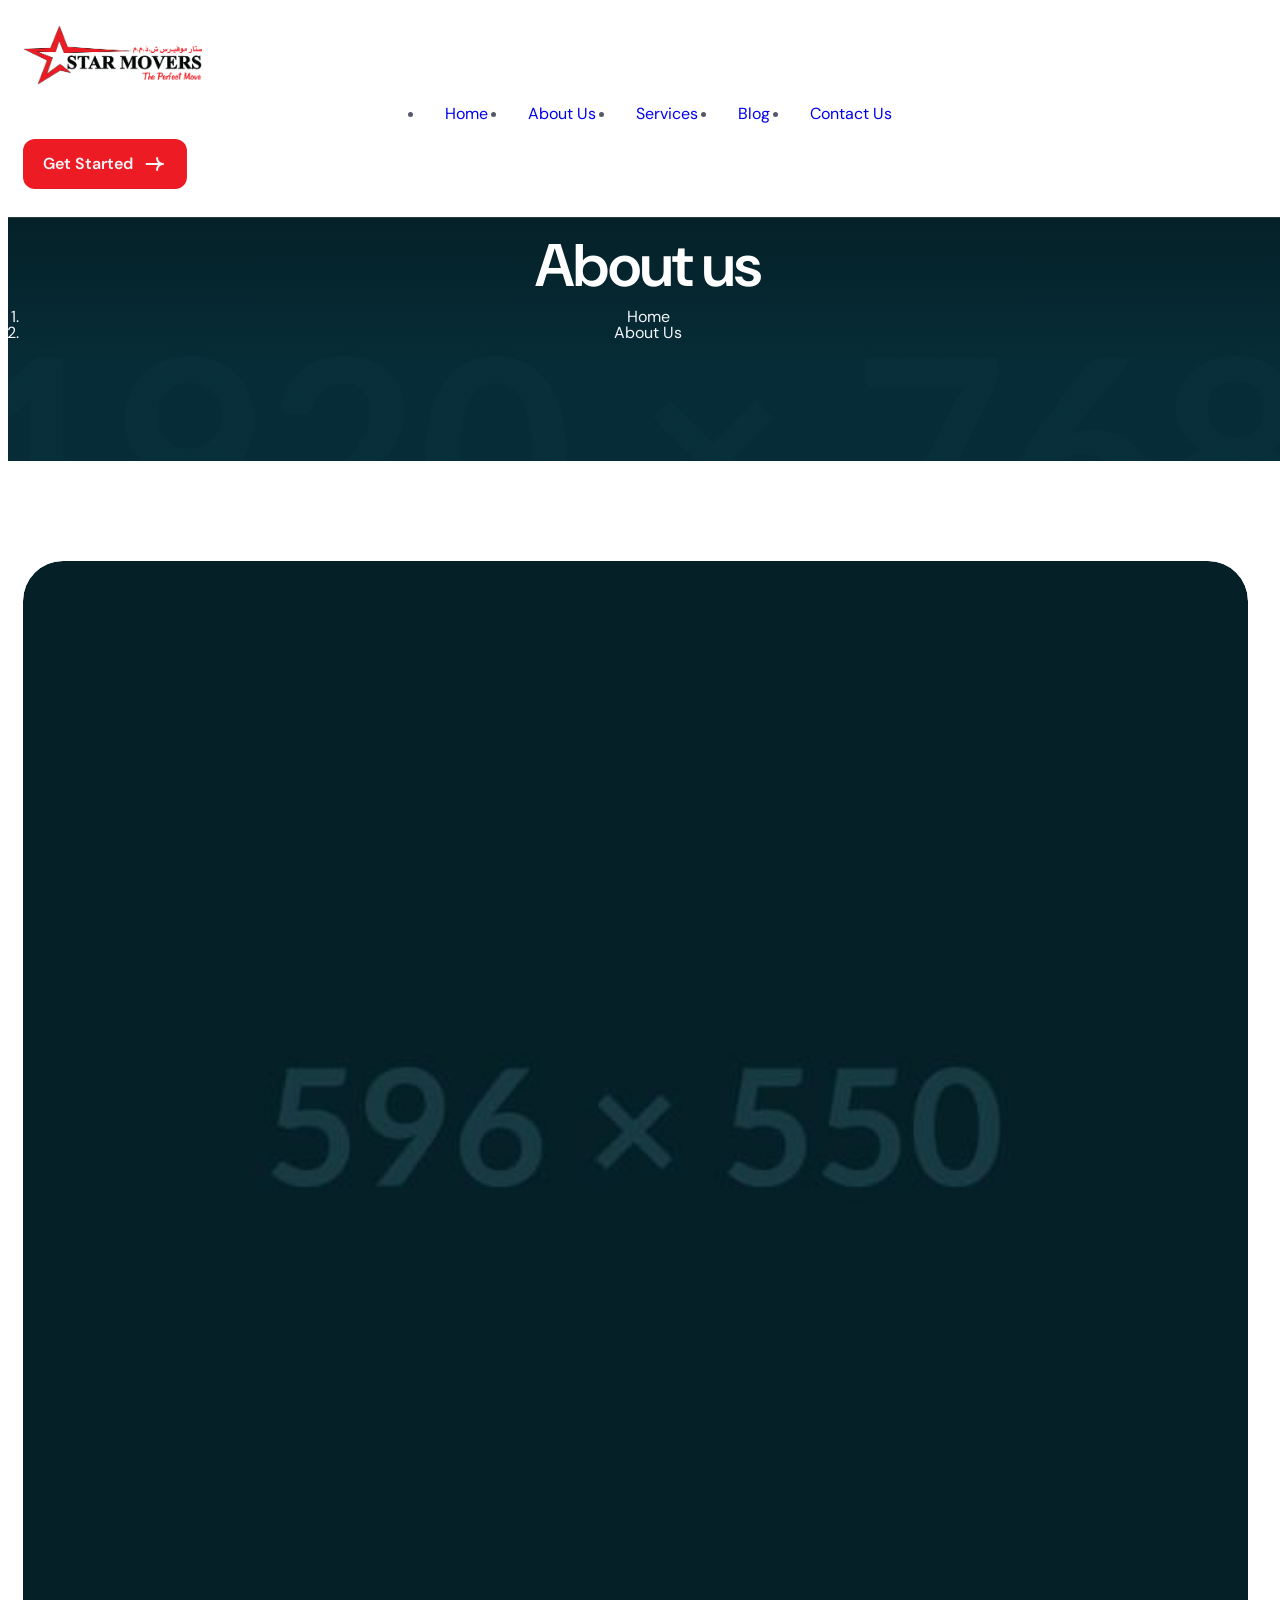
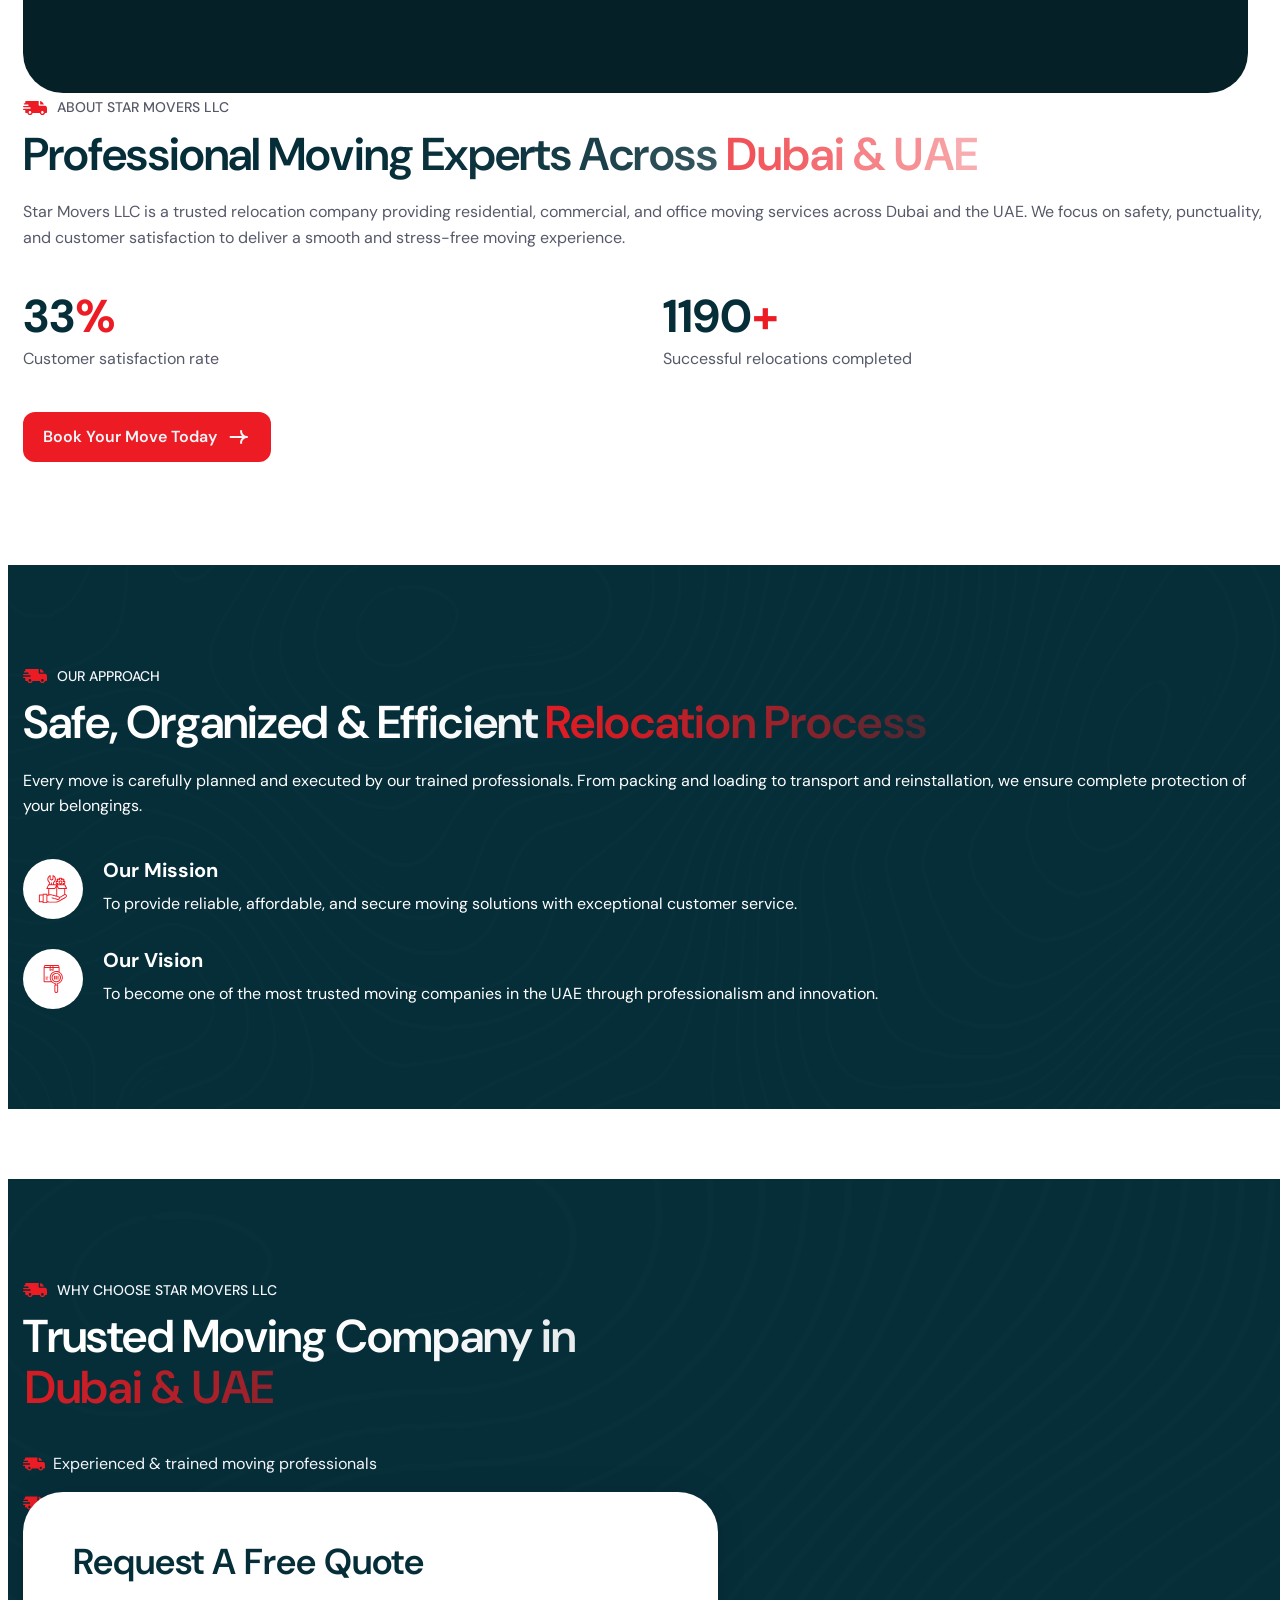
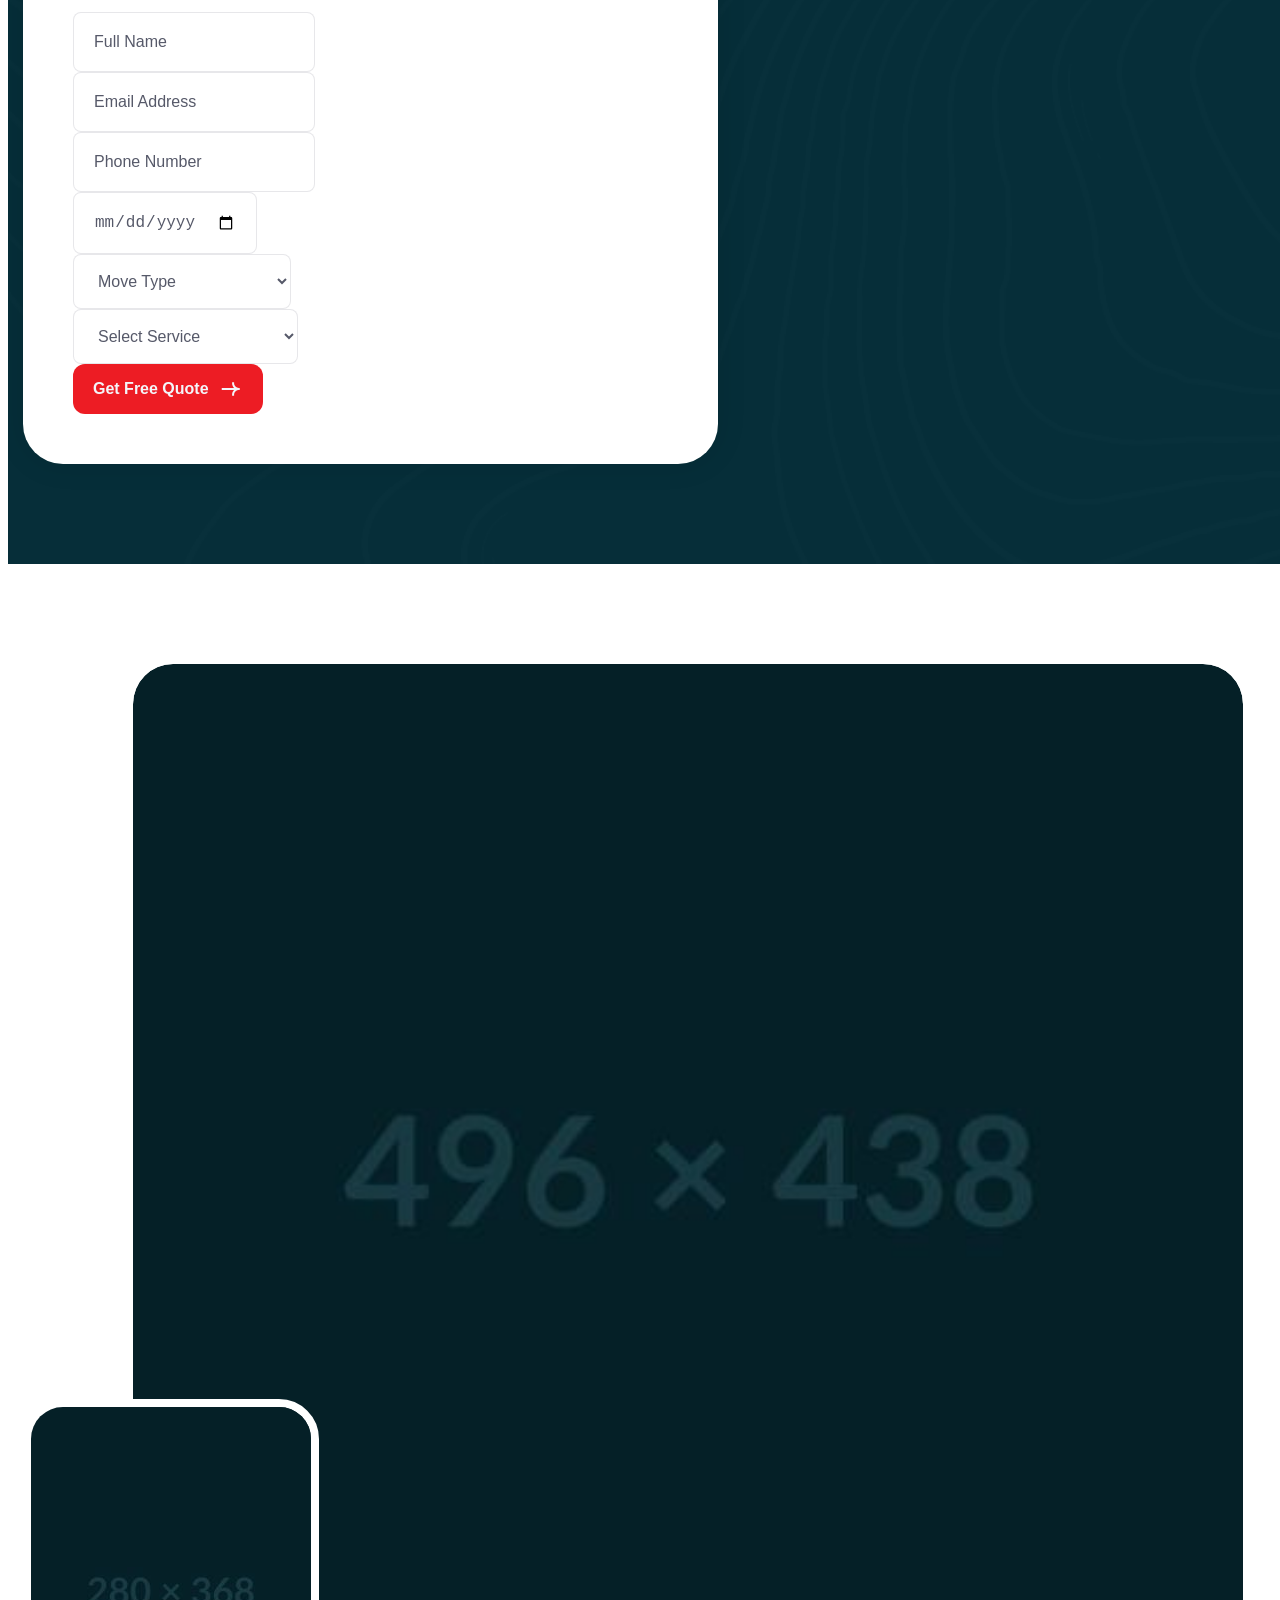
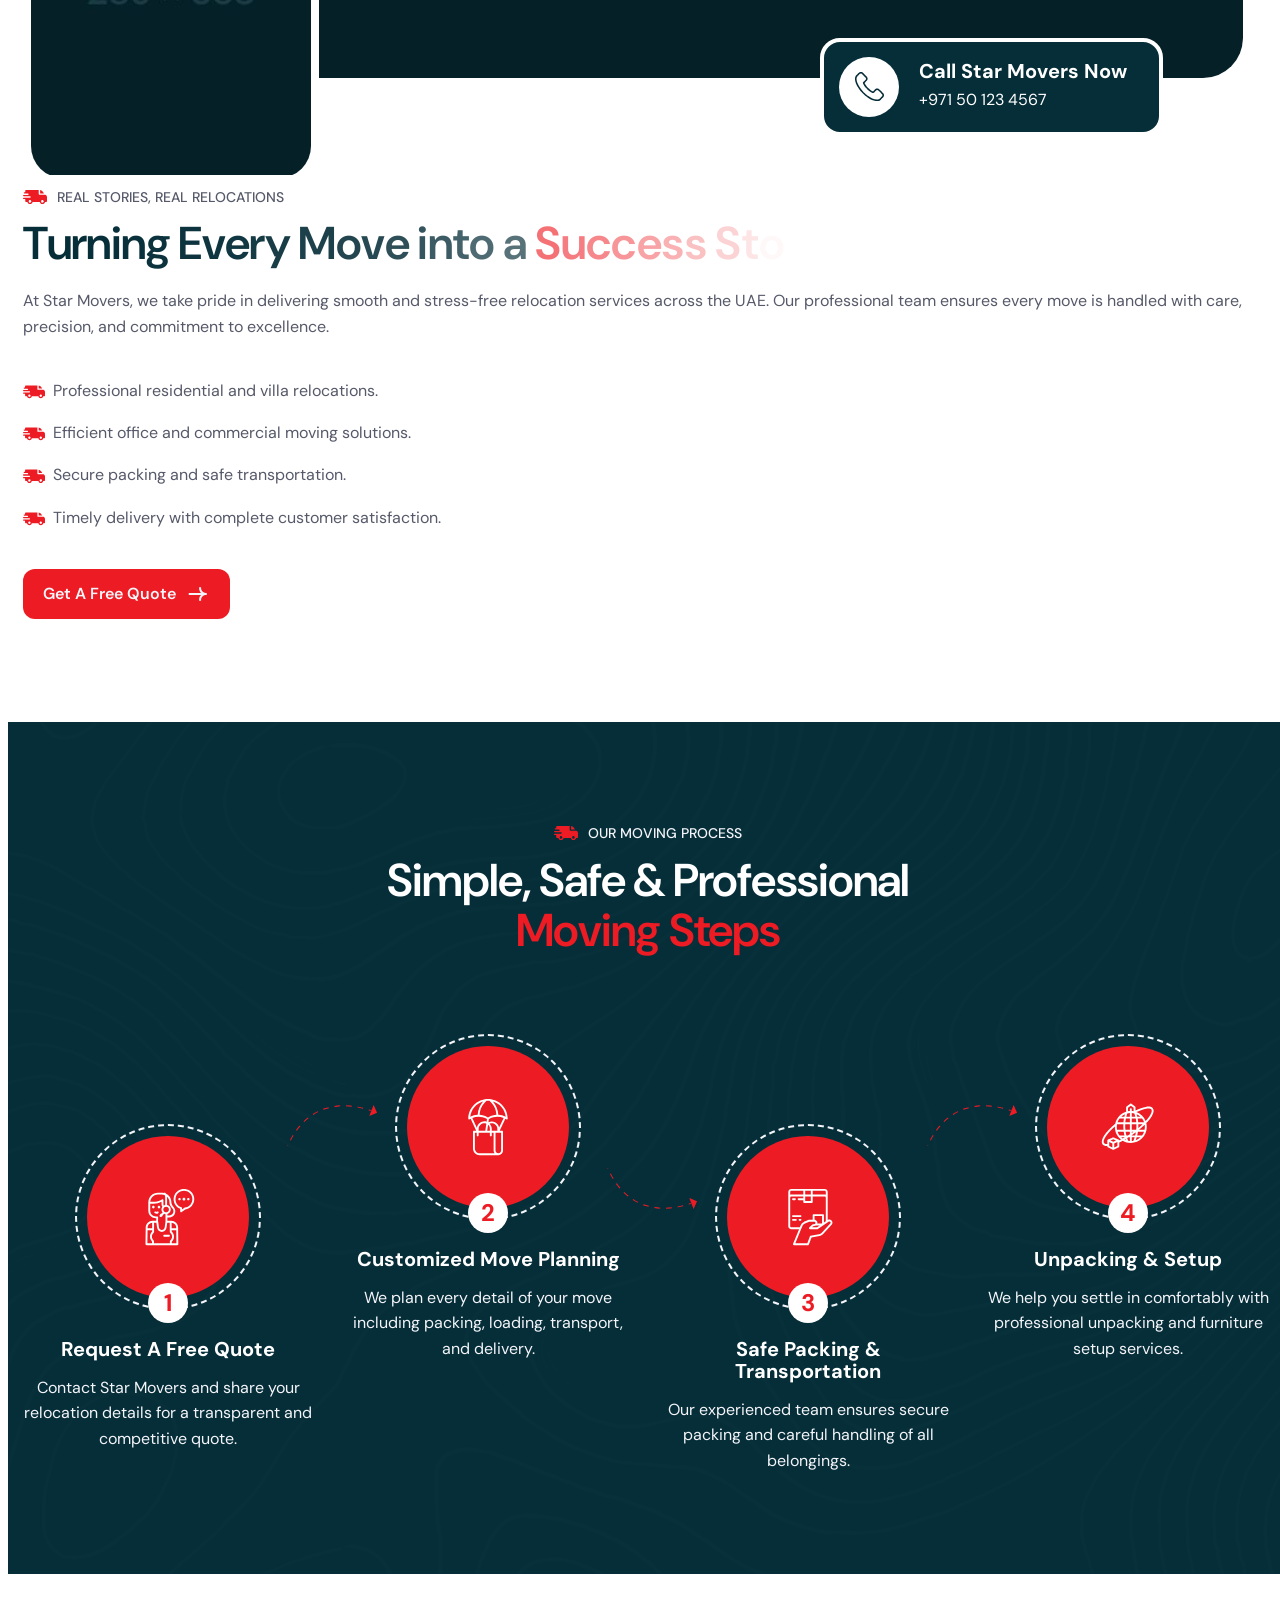
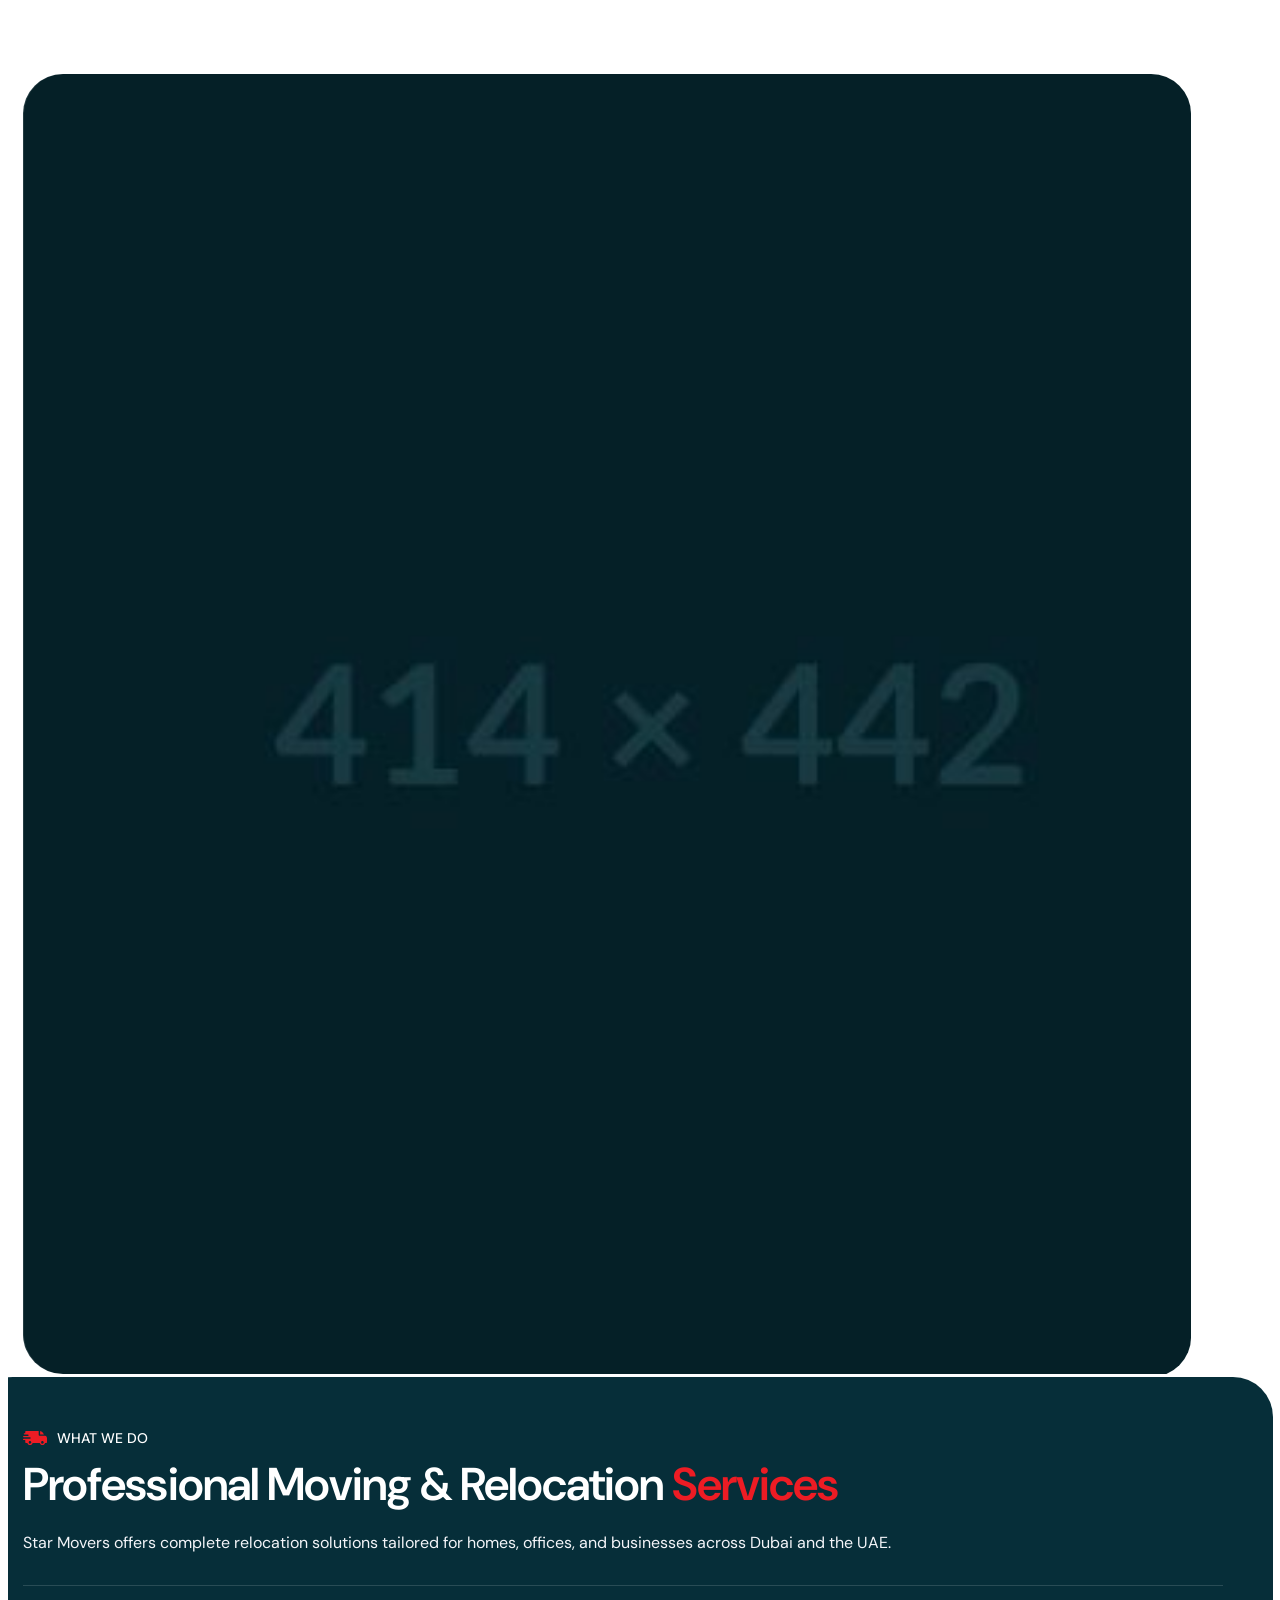
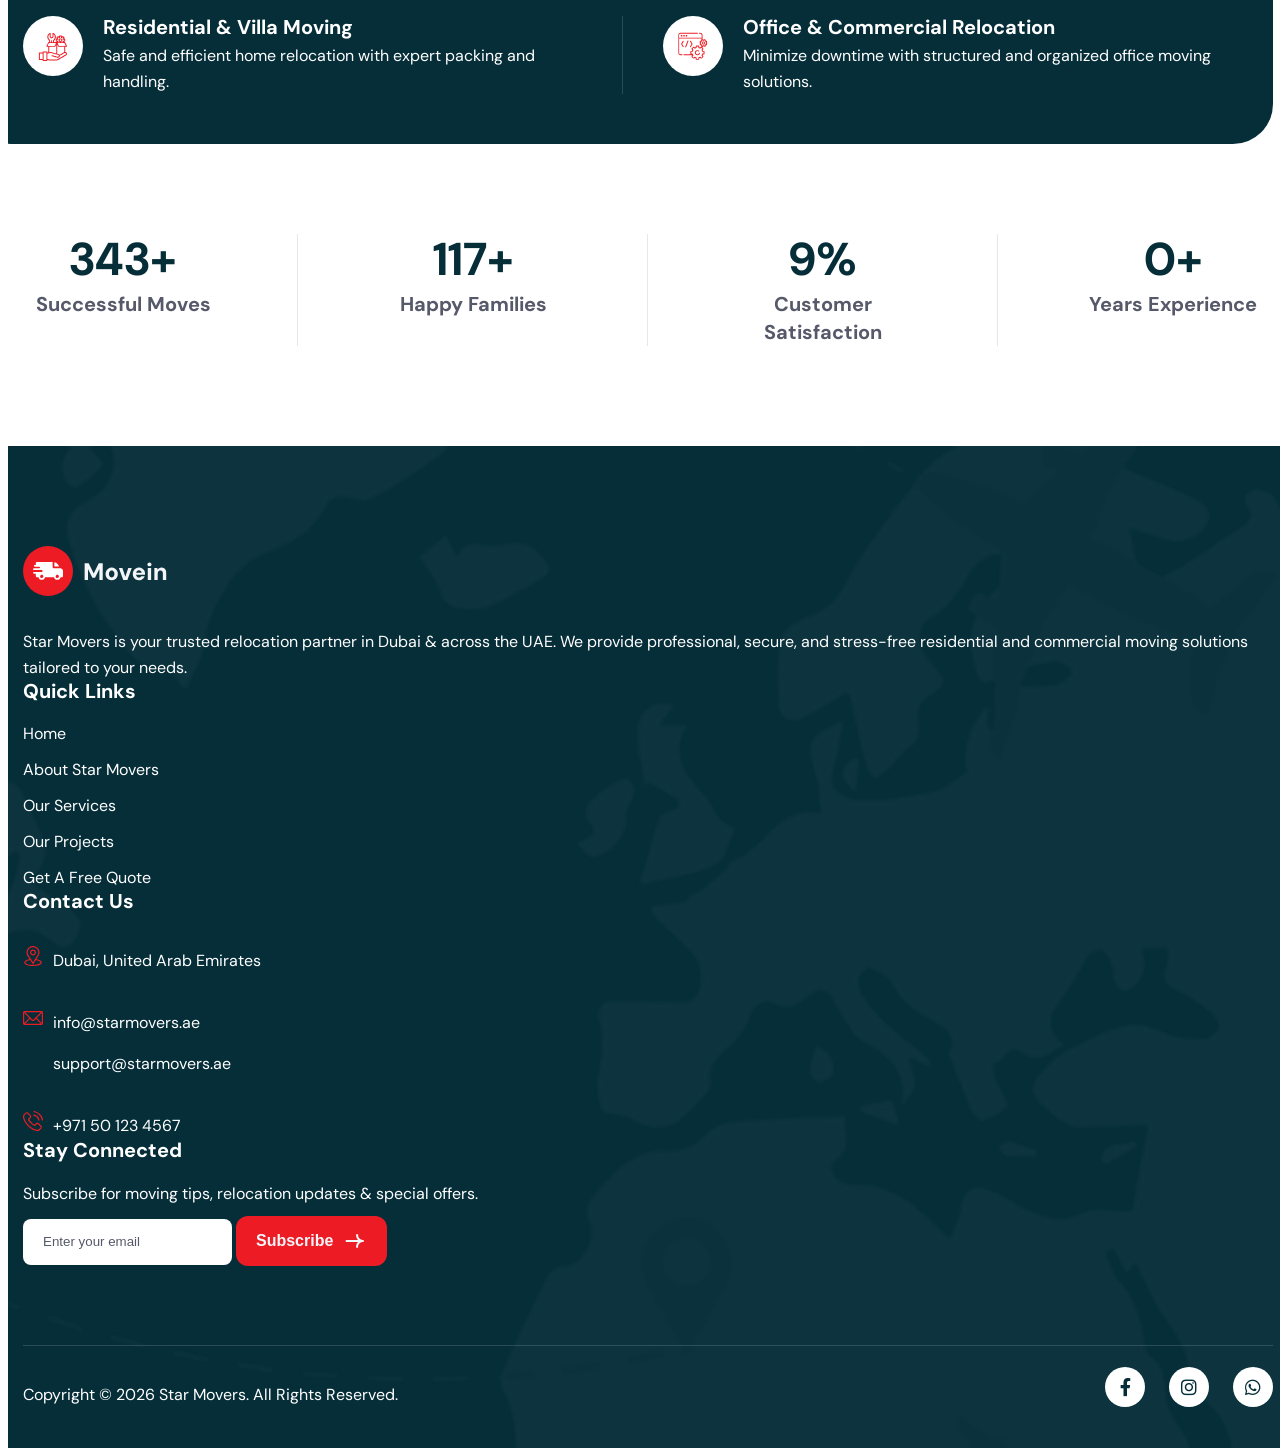
==== about.html @ b949f3d2 "Initial commit" ====
<!DOCTYPE html>
<html lang="zxx">
<head>
	<!-- Meta -->
	<meta charset="utf-8">
	<meta http-equiv="X-UA-Compatible" content="IE=edge">
	<meta name="viewport" content="width=device-width, initial-scale=1.0, maximum-scale=1">
	<meta name="description" content="">
	<meta name="keywords" content="">
	<meta name="author" content="Awaiken">
	<!-- Page Title -->
    <title>Star Movers</title>
	<!-- Favicon Icon -->
	<link rel="shortcut icon" type="image/x-icon" href="images/favicon.png">
	<!-- Google Fonts Css-->
	<link rel="preconnect" href="https://fonts.googleapis.com">
    <link rel="preconnect" href="https://fonts.gstatic.com" crossorigin>
    <link href="https://fonts.googleapis.com/css2?family=DM+Sans:ital,opsz,wght@0,9..40,100..1000;1,9..40,100..1000&display=swap" rel="stylesheet">
	<!-- Bootstrap Css -->
	<link href="css/bootstrap.min.css" rel="stylesheet" media="screen">
	<!-- SlickNav Css -->
	<link href="css/slicknav.min.css" rel="stylesheet">
	<!-- Swiper Css -->
	<link rel="stylesheet" href="css/swiper-bundle.min.css">
	<!-- Font Awesome Icon Css-->
	<link href="css/all.min.css" rel="stylesheet" media="screen">
	<!-- Animated Css -->
	<link href="css/animate.css" rel="stylesheet">
    <!-- Magnific Popup Core Css File -->
	<link rel="stylesheet" href="css/magnific-popup.css">
	<!-- Mouse Cursor Css File -->
	<link rel="stylesheet" href="css/mousecursor.css">
	<!-- Main Custom Css -->
	<link href="css/custom.css" rel="stylesheet" media="screen">
</head>
<body>

    <!-- Preloader Start -->
	<div class="preloader">
		<div class="loading-container">
			<div class="loading"></div>
			<!-- <div id="loading-icon"><img src="images/loader.svg" alt=""></div> -->
		</div>
	</div>
	<!-- Preloader End -->

    <!-- Header Start -->
	<header class="main-header">
		<div class="header-sticky">
			<nav class="navbar navbar-expand-lg">
				<div class="container">
					<!-- Logo Start -->
					<a class="navbar-brand" href="./">
						<img style="height:60px" src="images/logo.png" alt="Logo">
					</a>
					<!-- Logo End -->

					<!-- Main Menu Start -->
					<div class="collapse navbar-collapse main-menu">
                        <div class="nav-menu-wrapper">
                            <ul class="navbar-nav mr-auto" id="menu">
                                                              
                                <li class="nav-item"><a class="nav-link" href="index.html">Home</a>
                                <li class="nav-item"><a class="nav-link" href="about.html">About Us</a>
                                <li class="nav-item"><a class="nav-link" href="services.html">Services</a></li>
                                <li class="nav-item"><a class="nav-link" href="blog.html">Blog</a></li>
                                <li class="nav-item"><a class="nav-link" href="contact.html">Contact Us</a></li>                         
                            </ul>
                        </div>
                        
                        <!-- Header Btn Start -->
                        <div class="header-btn">
                            <a href="contact.html" class="btn-default btn-highlighted">get started</a>
                        </div>
                        <!-- Header Btn End -->
					</div>
					<!-- Main Menu End -->
					<div class="navbar-toggle"></div>
				</div>
			</nav>
			<div class="responsive-menu"></div>
		</div>
	</header>
	<!-- Header End -->
    <!-- Page Header Start -->
	<div class="page-header parallaxie">
		<div class="container">
			<div class="row align-items-center">
				<div class="col-lg-12">
					<!-- Page Header Box Start -->
					<div class="page-header-box">
						<h1 class="text-anime-style-2" data-cursor="-opaque">About us</h1>
						<nav class="wow fadeInUp">
                            <ol class="breadcrumb">
								<li class="breadcrumb-item"><a href="./">home</a></li>
								<li class="breadcrumb-item active" aria-current="page">about us</li>
							</ol>
						</nav>
					</div>
					<!-- Page Header Box End -->
				</div>
			</div>
		</div>
	</div>
	<!-- Page Header End -->

<!-- ================= ABOUT US SECTION START ================= -->
<div class="about-us page-about-us">
    <div class="container">
        <div class="row align-items-center">

            <div class="col-lg-6 order-lg-1 order-2">
                <div class="about-us-image">
                    <figure class="image-anime reveal">
                        <img src="images/about-image.jpg" alt="Star Movers LLC Dubai">
                    </figure>
                </div>
            </div>

            <div class="col-lg-6 order-lg-2 order-1">
                <div class="about-us-content">
                    <div class="section-title">
                        <h3 class="wow fadeInUp">About Star Movers LLC</h3>
                        <h2 class="text-anime-style-2" data-cursor="-opaque">
                            Professional Moving Experts Across <span>Dubai & UAE</span>
                        </h2>
                        <p class="wow fadeInUp" data-wow-delay="0.2s">
                            Star Movers LLC is a trusted relocation company providing 
                            residential, commercial, and office moving services across Dubai 
                            and the UAE. We focus on safety, punctuality, and customer 
                            satisfaction to deliver a smooth and stress-free moving experience.
                        </p>
                    </div>

                    <div class="about-counter-box">
                        <div class="about-counter-item">
                           <h2><span class="counter">98</span>%</h2>
                           <p>Customer satisfaction rate</p>
                        </div>

                        <div class="about-counter-item">
                            <h2><span class="counter">3500</span>+</h2>
                            <p>Successful relocations completed</p>
                        </div>
                    </div>

                    <div class="about-us-btn wow fadeInUp" data-wow-delay="0.4s">
                        <a href="contact.html" class="btn-default">Book Your Move Today</a>
                    </div>
                </div>
            </div>

        </div>
    </div>
</div>
<!-- ================= ABOUT US SECTION END ================= -->


<!-- ================= OUR APPROACH START ================= -->
<div class="our-approach dark-section">
    <div class="container">
        <div class="row align-items-center">

            <div class="col-lg-6">
                <div class="our-approch-content">
                    <div class="section-title">
                        <h3 class="wow fadeInUp">Our Approach</h3>
                        <h2 class="text-anime-style-2" data-cursor="-opaque">
                            Safe, Organized & Efficient <span>Relocation Process</span>
                        </h2>
                        <p class="wow fadeInUp" data-wow-delay="0.2s">
                            Every move is carefully planned and executed by our trained 
                            professionals. From packing and loading to transport and 
                            reinstallation, we ensure complete protection of your belongings.
                        </p>
                    </div>

                    <div class="mission-vision-list">

                        <div class="mission-vision-item wow fadeInUp" data-wow-delay="0.4s">
                            <div class="icon-box">
                                <img src="images/icon-our-mission.svg" alt="">
                            </div>
                            <div class="mission-vision-content">
                                <h3>Our Mission</h3>
                                <p>
                                    To provide reliable, affordable, and secure moving 
                                    solutions with exceptional customer service.
                                </p>
                            </div>
                        </div>

                        <div class="mission-vision-item wow fadeInUp" data-wow-delay="0.6s">
                            <div class="icon-box">
                                <img src="images/icon-our-vision.svg" alt="">
                            </div>
                            <div class="mission-vision-content">
                                <h3>Our Vision</h3>
                                <p>
                                    To become one of the most trusted moving companies 
                                    in the UAE through professionalism and innovation.
                                </p>
                            </div>
                        </div>

                    </div>
                </div>
            </div>

        </div>
    </div>
</div>
<!-- ================= OUR APPROACH END ================= -->


<!-- ================= WHY CHOOSE US START ================= -->
<div class="why-choose-us dark-section">
    <div class="container">
        <div class="row">
            <div class="col-lg-12">
                <div class="why-choose-box">

                    <div class="why-choose-content">
                        <div class="section-title">
                            <h3 class="wow fadeInUp">Why Choose Star Movers LLC</h3>
                            <h2 class="text-anime-style-2" data-cursor="-opaque">
                                Trusted Moving Company in <span>Dubai & UAE</span>
                            </h2>
                        </div>

                        <div class="why-choose-body wow fadeInUp" data-wow-delay="0.2s">
                            <ul>
                                <li>Experienced & trained moving professionals</li>
                                <li>Affordable pricing with no hidden charges</li>
                                <li>Safe packing using high-quality materials</li>
                                <li>On-time delivery & reliable transportation</li>
                                <li>Residential, office & villa relocation experts</li>
                            </ul>
                        </div>
                    </div>

                    <!-- Request Quote Form -->
                    <div class="request-quote-form-box wow fadeInUp" data-wow-delay="0.4s">
                        <h3>Request a Free Quote</h3>

                        <div class="request-quote-form">
                            <form id="requestquoteForm" action="#" method="POST">
                                <div class="row">

                                    <div class="form-group col-md-6 mb-4">
                                        <input type="text" name="name" class="form-control" placeholder="Full Name" required>
                                    </div>

                                    <div class="form-group col-md-6 mb-4">
                                        <input type="email" name="email" class="form-control" placeholder="Email Address" required>
                                    </div>

                                    <div class="form-group col-md-6 mb-4">
                                        <input type="text" name="phone" class="form-control" placeholder="Phone Number" required>
                                    </div>

                                    <div class="form-group col-md-6 mb-4">
                                        <input type="date" name="date" class="form-control" required>
                                    </div>

                                    <div class="form-group col-md-6 mb-4">
                                        <select name="movetype" class="form-control form-select" required>
                                            <option value="" disabled selected>Move Type</option>
                                            <option value="local_move">Local Move</option>
                                            <option value="long_distance">Long Distance Move</option>
                                            <option value="international">International Move</option>
                                        </select>
                                    </div>

                                    <div class="form-group col-md-6 mb-4">
                                        <select name="services" class="form-control form-select" required>
                                            <option value="" disabled selected>Select Service</option>
                                            <option value="residential">Residential Moving</option>
                                            <option value="office">Office Relocation</option>
                                            <option value="villa">Villa Moving</option>
                                            <option value="packing">Packing & Unpacking</option>
                                            <option value="storage">Storage Services</option>
                                        </select>
                                    </div>

                                    <div class="form-group col-md-12">
                                        <button type="submit" class="btn-default">
                                            Get Free Quote
                                        </button>
                                    </div>

                                </div>
                            </form>
                        </div>
                    </div>
                    <!-- End Form -->

                </div>
            </div>
        </div>
    </div>
</div>
<!-- ================= WHY CHOOSE US END ================= -->


<!-- Our Success Story Section Start -->
<div class="our-success-story">
    <div class="container">
        <div class="row align-items-center">
            <div class="col-lg-6">
                <div class="success-story-images">
                    <div class="success-story-img-1">
                        <figure class="image-anime reveal">
                            <img src="images/success-story-image-1.jpg" alt="Star Movers Success">
                        </figure>
                    </div>
                    
                    <div class="success-story-img-2">
                        <figure class="image-anime">
                            <img src="images/success-story-image-2.jpg" alt="Happy Clients">
                        </figure>
                    </div>

                    <div class="contact-now-box">
                        <div class="icon-box">
                            <img src="images/icon-phone-primary.svg" alt="">
                        </div>
                        <div class="contact-now-box-content">
                            <h3>Call Star Movers Now</h3>
                            <p><a href="tel:+971501234567">+971 50 123 4567</a></p>
                        </div>
                    </div>
                </div>
            </div> 

            <div class="col-lg-6">
                <div class="success-story-content">
                    <div class="section-title">
                        <h3 class="wow fadeInUp">Real Stories, Real Relocations</h3>
                        <h2 class="text-anime-style-2">Turning Every Move into a <span>Success Story</span></h2>
                        <p class="wow fadeInUp">
                            At Star Movers, we take pride in delivering smooth and stress-free relocation services across the UAE. Our professional team ensures every move is handled with care, precision, and commitment to excellence.
                        </p>
                    </div>

                    <div class="success-story-body wow fadeInUp">
                        <ul>
                            <li>Professional residential and villa relocations.</li>
                            <li>Efficient office and commercial moving solutions.</li>
                            <li>Secure packing and safe transportation.</li>
                            <li>Timely delivery with complete customer satisfaction.</li>
                        </ul>
                    </div>

                    <div class="success-story-btn wow fadeInUp">
                        <a href="contact.html" class="btn-default">Get a Free Quote</a>
                    </div>
                </div>
            </div>
        </div>
    </div>
</div>
<!-- Our Success Story Section End -->


<!-- Our Work Process Section Start -->
<div class="our-work-process dark-section">
    <div class="container">
        <div class="row section-row">
            <div class="col-lg-12">
                <div class="section-title section-title-center">
                    <h3>Our Moving Process</h3>
                    <h2>Simple, Safe & Professional <span>Moving Steps</span></h2>
                </div>
            </div>
        </div>

        <div class="row">
            <div class="wrok-process-list">

                <div class="work-process-item">
                    <div class="icon-box">
                        <img src="images/icon-work-process-1.svg" alt="">
                        <div class="work-process-number"><h3>1</h3></div>
                    </div>
                    <div class="work-process-content">
                        <h3>Request a Free Quote</h3>
                        <p>Contact Star Movers and share your relocation details for a transparent and competitive quote.</p>
                    </div>
                </div>

                <div class="work-process-item">
                    <div class="icon-box">
                        <img src="images/icon-work-process-2.svg" alt="">
                        <div class="work-process-number"><h3>2</h3></div>
                    </div>
                    <div class="work-process-content">
                        <h3>Customized Move Planning</h3>
                        <p>We plan every detail of your move including packing, loading, transport, and delivery.</p>
                    </div>
                </div>

                <div class="work-process-item">
                    <div class="icon-box">
                        <img src="images/icon-work-process-3.svg" alt="">
                        <div class="work-process-number"><h3>3</h3></div>
                    </div>
                    <div class="work-process-content">
                        <h3>Safe Packing & Transportation</h3>
                        <p>Our experienced team ensures secure packing and careful handling of all belongings.</p>
                    </div>
                </div>

                <div class="work-process-item">
                    <div class="icon-box">
                        <img src="images/icon-work-process-4.svg" alt="">
                        <div class="work-process-number"><h3>4</h3></div>
                    </div>
                    <div class="work-process-content">
                        <h3>Unpacking & Setup</h3>
                        <p>We help you settle in comfortably with professional unpacking and furniture setup services.</p>
                    </div>
                </div>

            </div>
        </div>
    </div>
</div>
<!-- Our Work Process Section End -->


<!-- What We Do Section Start -->
<div class="what-we-do">
    <div class="container">
        <div class="row what-we-do-box no-gutters">
            <div class="col-lg-4">
                <div class="what-we-do-image">
                    <figure class="image-anime reveal">
                        <img src="images/what-we-do-image.jpg" alt="Star Movers Services">
                    </figure>
                </div>
            </div>

            <div class="col-lg-8">
                <div class="what-we-content">
                    <div class="section-title">
                        <h3>What We Do</h3>
                        <h2>Professional Moving & Relocation <span>Services</span></h2>
                        <p>
                            Star Movers offers complete relocation solutions tailored for homes, offices, and businesses across Dubai and the UAE.
                        </p>
                    </div>

                    <div class="what-we-body">
                        <div class="what-we-item">
                            <div class="icon-box">
                                <img src="images/icon-what-we-1.svg" alt="">
                            </div>
                            <div class="what-we-item-content">
                                <h3>Residential & Villa Moving</h3>
                                <p>Safe and efficient home relocation with expert packing and handling.</p>
                            </div>
                        </div>

                        <div class="what-we-item">
                            <div class="icon-box">
                                <img src="images/icon-what-we-2.svg" alt="">
                            </div>
                            <div class="what-we-item-content">
                                <h3>Office & Commercial Relocation</h3>
                                <p>Minimize downtime with structured and organized office moving solutions.</p>
                            </div>
                        </div>
                    </div>
                </div>
            </div>                
        </div>

        <div class="row">
            <div class="col-lg-12">
                <div class="what-we-counter-list">
                    <div class="what-we-counter-item">
                        <h2><span class="counter">3500</span>+</h2>
                        <p>Successful Moves</p>
                    </div>

                    <div class="what-we-counter-item">
                        <h2><span class="counter">1200</span>+</h2>
                        <p>Happy Families</p>
                    </div>

                    <div class="what-we-counter-item">
                        <h2><span class="counter">98</span>%</h2>
                        <p>Customer Satisfaction</p>
                    </div>

                    <div class="what-we-counter-item">
                        <h2><span class="counter">10</span>+</h2>
                        <p>Years Experience</p>
                    </div>
                </div>
            </div>
        </div>
    </div>
</div>
<!-- What We Do Section End -->




<!-- Footer Main Start -->
<footer class="main-footer">
    <div class="container">
        <div class="row">

            <!-- Company Info -->
            <div class="col-lg-3 col-md-12">
                <div class="about-footer">
                    <div class="footer-logo">
                        <img src="images/logo.svg" alt="Star Movers Logo">
                    </div>

                    <div class="about-footer-content">
                        <p>
                            Star Movers is your trusted relocation partner in Dubai & across the UAE.
                            We provide professional, secure, and stress-free residential and commercial
                            moving solutions tailored to your needs.
                        </p>
                    </div>
                </div>
            </div>

            <!-- Quick Links -->
            <div class="col-lg-3 col-md-5">
                <div class="footer-links">
                    <h3>Quick Links</h3>
                    <ul>
                        <li><a href="index.html">Home</a></li>
                        <li><a href="about.html">About Star Movers</a></li>
                        <li><a href="services.html">Our Services</a></li>
                        <li><a href="projects.html">Our Projects</a></li>
                        <li><a href="contact.html">Get a Free Quote</a></li>
                    </ul>
                </div>
            </div>

            <!-- Contact Info -->
            <div class="col-lg-3 col-md-7">
                <div class="footer-links">
                    <h3>Contact Us</h3>

                    <div class="footer-contact-item">
                        <div class="icon-box">
                            <img src="images/icon-location.svg" alt="">
                        </div>
                        <div class="footer-contact-content">
                            <p>Dubai, United Arab Emirates</p>
                        </div>
                    </div>
                    
                    <div class="footer-contact-item">
                        <div class="icon-box">
                            <img src="images/icon-mail.svg" alt="">
                        </div>
                        <div class="footer-contact-content">
                            <p><a href="mailto:info@starmovers.ae">info@starmovers.ae</a></p>
                            <p><a href="mailto:support@starmovers.ae">support@starmovers.ae</a></p>
                        </div>
                    </div>
                    
                    <div class="footer-contact-item">
                        <div class="icon-box">
                            <img src="images/icon-phone.svg" alt="">
                        </div>
                        <div class="footer-contact-content">
                            <p><a href="tel:+971501234567">+971 50 123 4567</a></p>
                        </div>
                    </div>

                </div>
            </div>

            <!-- Newsletter -->
            <div class="col-lg-3 col-md-12">
                <div class="footer-links footer-newsletter-form">
                    <h3>Stay Connected</h3>
                    <p>Subscribe for moving tips, relocation updates & special offers.</p>

                    <form id="newslettersForm" action="#" method="POST">
                        <div class="form-group">
                            <input type="email" name="mail" class="form-control" 
                                   placeholder="Enter your email" required>
                            <button type="submit" class="btn-default btn-highlighted">
                                Subscribe
                            </button>
                        </div>
                    </form>
                </div>
            </div>

            <!-- Copyright -->
            <div class="col-lg-12">
                <div class="footer-copyright">
                    <div class="footer-copyright-text">
                        <p>
                            Copyright © 
                            <span id="currentYear"></span> 
                            Star Movers. All Rights Reserved.
                        </p>
                    </div>

                    <div class="footer-social-links">
                        <ul>
                            <li><a href="#"><i class="fa-brands fa-facebook-f"></i></a></li>
                            <li><a href="#"><i class="fa-brands fa-instagram"></i></a></li>
                            <li><a href="#"><i class="fa-brands fa-whatsapp"></i></a></li>
                        </ul>
                    </div>
                </div>
            </div>

        </div>
    </div>
</footer>
<!-- Footer Main End -->

<!-- Auto Current Year Script -->
<script>
    document.getElementById("currentYear").textContent = new Date().getFullYear();
</script>


    <!-- Jquery Library File -->
    <script src="js/jquery-3.7.1.min.js"></script>
    <!-- Bootstrap js file -->
    <script src="js/bootstrap.min.js"></script>
    <!-- Validator js file -->
    <script src="js/validator.min.js"></script>
    <!-- SlickNav js file -->
    <script src="js/jquery.slicknav.js"></script>
    <!-- Swiper js file -->
    <script src="js/swiper-bundle.min.js"></script>
    <!-- Counter js file -->
    <script src="js/jquery.waypoints.min.js"></script>
    <script src="js/jquery.counterup.min.js"></script>
    <!-- Magnific js file -->
    <script src="js/jquery.magnific-popup.min.js"></script>
    <!-- SmoothScroll -->
    <script src="js/SmoothScroll.js"></script>
    <!-- Parallax js -->
    <script src="js/parallaxie.js"></script>
    <!-- MagicCursor js file -->
    <script src="js/gsap.min.js"></script>
    <script src="js/magiccursor.js"></script>
    <!-- Text Effect js file -->
    <script src="js/SplitText.js"></script>
    <script src="js/ScrollTrigger.min.js"></script>
    <!-- YTPlayer js File -->
    <script src="js/jquery.mb.YTPlayer.min.js"></script>
    <!-- Wow js file -->
    <script src="js/wow.min.js"></script>
    <!-- Main Custom js file -->
    <script src="js/function.js"></script>
</body>
</html>
---- css/mousecursor.css ----
/*! normalize.css v7.0.0 | MIT License | github.com/necolas/normalize.css */
.cb-cursor {
	position: fixed;
	top: 0;
	left: 0;
	z-index: 150;
	contain: layout style size;
	pointer-events: none;
	will-change: transform;
	-webkit-transition: opacity 0.3s, color 0.4s;
	-o-transition: opacity 0.3s, color 0.4s;
	-moz-transition: opacity 0.3s, color 0.4s;
	transition: opacity 0.3s, color 0.4s;
}

.cb-cursor:before {
	content: "";
	position: absolute;
	top: -24px;
	left: -24px;
	display: block;
	width: 48px;
	height: 48px;
	-webkit-transform: scale(0);
	-moz-transform: scale(0);
	-ms-transform: scale(0);
	-o-transform: scale(0);
	transform: scale(0);
	-webkit-border-radius: 50%;
	-moz-border-radius: 50%;
	border-radius: 50%;
	-webkit-transition: opacity 0.1s, -webkit-transform 0.3s ease-in-out;
	transition: opacity 0.1s, -webkit-transform 0.3s ease-in-out;
	-o-transition: opacity 0.1s, -o-transform 0.3s ease-in-out;
	-moz-transition: transform 0.3s ease-in-out, opacity 0.1s, -moz-transform 0.3s ease-in-out;
	transition: transform 0.3s ease-in-out, opacity 0.1s;
	transition: transform 0.3s ease-in-out, opacity 0.1s, -webkit-transform 0.3s ease-in-out, -moz-transform 0.3s ease-in-out, -o-transform 0.3s ease-in-out;
}

.cb-cursor-text {
	position: absolute;
	top: -18px;
	left: -18px;
	width: 36px;
	height: 36px;
	display: -webkit-box;
	display: -webkit-flex;
	display: -moz-box;
	display: -ms-flexbox;
	display: flex;
	-webkit-box-align: center;
	-webkit-align-items: center;
	-moz-box-align: center;
	-ms-flex-align: center;
	align-items: center;
	-webkit-box-pack: center;
	-webkit-justify-content: center;
	-moz-box-pack: center;
	-ms-flex-pack: center;
	justify-content: center;
	-webkit-transform: scale(0) rotate(10deg);
	-moz-transform: scale(0) rotate(10deg);
	-ms-transform: scale(0) rotate(10deg);
	-o-transform: scale(0) rotate(10deg);
	transform: scale(0) rotate(10deg);
	opacity: 0;
	color: white;
	font-size: 16px;
	line-height: 20px;
	text-align: center;
	letter-spacing: -0.01em;
	-webkit-transition: opacity 0.4s, -webkit-transform 0.3s;
	transition: opacity 0.4s, -webkit-transform 0.3s;
	-o-transition: opacity 0.4s, -o-transform 0.3s;
	-moz-transition: opacity 0.4s, transform 0.3s, -moz-transform 0.3s;
	transition: opacity 0.4s, transform 0.3s;
	transition: opacity 0.4s, transform 0.3s, -webkit-transform 0.3s, -moz-transform 0.3s, -o-transform 0.3s;
}

@supports (mix-blend-mode: exclusion) {
	.cb-cursor.-exclusion, .cb-cursor.-opaque {
		mix-blend-mode: exclusion;
	}
}

@supports (mix-blend-mode: exclusion) {
	.cb-cursor.-exclusion:before, .cb-cursor.-opaque:before {
		background: white;
	}
}

.cb-cursor.-normal, .cb-cursor.-text {
	mix-blend-mode: normal;
}

.cb-cursor.-normal:before, .cb-cursor.-text:before {
	background: currentColor;
}

.cb-cursor.-inverse {
	color: white;
}

.cb-cursor.-visible:before {
	-webkit-transform: scale(0.2);
	-moz-transform: scale(0.2);
	-ms-transform: scale(0.2);
	-o-transform: scale(0.2);
	transform: scale(0.2);
}

.cb-cursor.-visible.-active:before {
	-webkit-transform: scale(0.23);
	-moz-transform: scale(0.23);
	-ms-transform: scale(0.23);
	-o-transform: scale(0.23);
	transform: scale(0.23);
	-webkit-transition-duration: 0.2s;
	-moz-transition-duration: 0.2s;
	-o-transition-duration: 0.2s;
	transition-duration: 0.2s;
}

.cb-cursor.-pointer:before {
	-webkit-transform: scale(0);
	-moz-transform: scale(0);
	-ms-transform: scale(0);
	-o-transform: scale(0);
	transform: scale(0);
}

.cb-cursor.-text:before {
	background: #000;
	opacity: 0.80;
	backdrop-filter: blur(10);
	-webkit-transform: scale(1.7);
	-moz-transform: scale(1.7);
	-ms-transform: scale(1.7);
	-o-transform: scale(1.7);
	transform: scale(1.7);
}

.cb-cursor.-text .cb-cursor-text {
	opacity: 1;
	-webkit-transform: scale(1);
	-moz-transform: scale(1);
	-ms-transform: scale(1);
	-o-transform: scale(1);
	transform: scale(1);
}

.cb-cursor.-text.-active:before {
	-webkit-transform: scale(1.6);
	-moz-transform: scale(1.6);
	-ms-transform: scale(1.6);
	-o-transform: scale(1.6);
	transform: scale(1.6);
	-webkit-transition-duration: 0.2s;
	-moz-transition-duration: 0.2s;
	-o-transition-duration: 0.2s;
	transition-duration: 0.2s;
}

.cb-cursor.-opaque:before {
	-webkit-transform: scale(1.32);
	-moz-transform: scale(1.32);
	-ms-transform: scale(1.32);
	-o-transform: scale(1.32);
	transform: scale(1.32);
}

.cb-cursor.-opaque.-active:before {
	-webkit-transform: scale(1.2);
	-moz-transform: scale(1.2);
	-ms-transform: scale(1.2);
	-o-transform: scale(1.2);
	transform: scale(1.2);
}

.cb-cursor.-lg:before {
	-webkit-transform: scale(2);
	-moz-transform: scale(2);
	-ms-transform: scale(2);
	-o-transform: scale(2);
	transform: scale(2);
}

.cb-cursor.-hidden:before {
	-webkit-transform: scale(0);
	-moz-transform: scale(0);
	-ms-transform: scale(0);
	-o-transform: scale(0);
	transform: scale(0);
}

.-color-red {
	color: red;
}

.-color-green {
	color: #51c67d;
}

.cb-demo {
	background: #fff;
}

.cb-demo-content {
	display: -webkit-box;
	display: -webkit-flex;
	display: -moz-box;
	display: -ms-flexbox;
	display: flex;
	-webkit-box-align: center;
	-webkit-align-items: center;
	-moz-box-align: center;
	-ms-flex-align: center;
	align-items: center;
	-webkit-box-pack: center;
	-webkit-justify-content: center;
	-moz-box-pack: center;
	-ms-flex-pack: center;
	justify-content: center;
	height: 100vh;
}

.cb-demo-container {
	padding: 0 20px;
}

@media (min-width: 1600px) {
	.cb-demo-container {
		padding: 0 120px;
	}
}

.cb-demo-row {
	display: -webkit-box;
	display: -webkit-flex;
	display: -moz-box;
	display: -ms-flexbox;
	display: flex;
	-webkit-box-pack: center;
	-webkit-justify-content: center;
	-moz-box-pack: center;
	-ms-flex-pack: center;
	justify-content: center;
	text-align: center;
	margin: 30px 0;
}

@media (min-width: 1600px) {
	.cb-demo-row {
		margin: 60px 0;
	}
}

.cb-demo-item {
	position: relative;
	-webkit-box-flex: 1;
	-webkit-flex: 1;
	-moz-box-flex: 1;
	-ms-flex: 1;
	flex: 1;
	padding: 50px 30px;
	margin: 0 20px;
	color: #000;
}

@media (min-width: 1600px) {
	.cb-demo-item {
		padding: 90px 30px;
		margin: 0 30px;
	}
}

.cb-demo-item-title {
	position: relative;
	margin: 0 0 25px 0;
	font-size: 30px;
	font-weight: bold;
}

.cb-demo-item-text {
	position: relative;
	max-width: 70%;
	margin: 0 auto;
	color: rgba(0, 0, 0, 0.5);
	font-size: 16px;
	font-weight: 300;
	line-height: 150%;
}

.cb-demo-item:before {
	content: "";
	display: block;
	position: absolute;
	top: 0;
	left: 0;
	right: 0;
	bottom: 0;
	-webkit-border-radius: 30px;
	-moz-border-radius: 30px;
	border-radius: 30px;
	background: #f8f8f8;
	-webkit-transition: -webkit-box-shadow 0.2s;
	transition: -webkit-box-shadow 0.2s;
	-o-transition: box-shadow 0.2s;
	-moz-transition: box-shadow 0.2s, -moz-box-shadow 0.2s;
	transition: box-shadow 0.2s;
	transition: box-shadow 0.2s, -webkit-box-shadow 0.2s, -moz-box-shadow 0.2s;
}
---- css/custom.css ----
/* ----------------------------------------------------------------------------------------
* Author        : Awaiken
* Template Name : Movein - Movers & Packers HTML Template
* File          : CSS File
* Version       : 1.0
* ---------------------------------------------------------------------------------------- */
/* INDEX
----------------------------------------------------------------------------------------
01. Global Variables
02. General css
03. Header css
04. Hero css
05. About Us css
06. Our Services css
07. Latest Projects css
08. Work Process css
09. Our Skill css
10. Why Choose Us css
11. Our Testimonials css
12. Our Faqs css
13. Scrolling Ticker css
14. Our Team css
15. Our Blog css
16. Footer css
17. About Us Page css
18. Services Page css
19. Service Single css
20. Blog Archive css
21. Blog Single css
22. Projects Page css
23. Projects Single css
24. Team Page css
25. Team Single css
26. Testimonial Page css
27. Image Gallery css
28. Video Gallery css
29. FAQs Page css
30. Contact Us Page css
31. 404 Error Page css
32. Responsive css
-------------------------------------------------------------------------------------- */

/************************************/
/*** 	 01. Global Variables	  ***/
/************************************/	

:root{
	--primary-color				: #062E39;
	--secondary-color			: #F4F5F9;
	--text-color				: #565969;
	--accent-color				: #ed1c24;
	--white-color				: #FFFFFF;
	--divider-color				: #56596924;
	--dark-divider-color		: #FFFFFF24;
	--error-color				: rgb(230, 87, 87);
	--default-font				: "DM Sans", serif;
}

/************************************/
/*** 	   02. General css		  ***/
/************************************/

body{
	font-family: var(--default-font);
	font-size: 16px;
	font-weight: 400;
	line-height: 1em;
	background-color: var(--white-color);
	color: var(--text-color);
}

p{
	line-height: 1.6em;
	margin-bottom: 1.5em;
}

h1,
h2,
h3,
h4,
h5,
h6{
	margin :0;
	font-weight: 700;
	line-height: 1.1em;
	color: var(--primary-color);
}

figure{
	margin: 0;
}

img{
	max-width: 100%;
}

a{
	text-decoration: none;
}

a:hover{
	text-decoration: none;
	outline: 0;
}

a:focus{
	text-decoration: none;
	outline: 0;
}

html,
body{
	width: 100%;
	overflow-x: clip;
}

::-webkit-scrollbar-track{
	background-color: var(--white-color);
	border-left: 1px solid var(--white-color);
}
::-webkit-scrollbar{
	width: 7px;
	background-color: var(--white-color);
}
::-webkit-scrollbar-thumb{
	background: var(--accent-color);
}

::selection{
	color: var(--white-color);
	background-color: var(--accent-color);
	filter: invert(1);
}

.container{
	max-width: 1300px;
}

.container,
.container-fluid,
.container-lg,
.container-md,
.container-sm,
.container-xl,
.container-xxl{
    padding-right: 15px;
    padding-left: 15px;
}

.image-anime{
	position: relative;
	overflow: hidden;
}

.image-anime:after{
	content: "";
	position: absolute;
    width: 200%;
    height: 0%;
    left: 50%;
    top: 50%;
    background-color: rgba(255,255,255,.3);
    transform: translate(-50%,-50%) rotate(-45deg);
    z-index: 1;
}

.image-anime:hover:after{
    height: 250%;
    transition: all 600ms linear;
    background-color: transparent;
}

.reveal{
	position: relative;
    display: -webkit-inline-box;
    display: -ms-inline-flexbox;
    display: inline-flex;
    visibility: hidden;
    overflow: hidden;
}

.reveal img{
    height: 100%;
    width: 100%;
    -o-object-fit: cover;
    object-fit: cover;
    -webkit-transform-origin: left;
    transform-origin: left;
}

.row{
    margin-right: -15px;
    margin-left: -15px;
}

.row > *{
	padding-right: 15px;
	padding-left: 15px;
}

.row.no-gutters{
    margin-right: 0px;
    margin-left: 0px;
}

.row.no-gutters > *{
    padding-right: 0px;
    padding-left: 0px;
}

.btn-default{
	position: relative;
    display: inline-block;
	border-radius: 12px;
    font-size: 16px;
    font-weight: 600;
    line-height: 1em;
    text-transform: capitalize;
    color: var(--secondary-color);
	background: var(--accent-color);
    border: none;
    padding: 17px 54px 17px 20px;
    transition: all 0.5s ease-in-out;
    overflow: hidden;
    z-index: 0;
}

.btn-default:hover{
	background: transparent;
	color: var(--white-color);
}

.btn-default::before{
	content: '';
    position: absolute;
    top: 50%;
    right: 0;
    width: 24px;
    height: 24px;
    background-image: url('../images/arrow-white.svg');
    background-repeat: no-repeat;
    background-position: center center;
    background-size: cover;
    transform: translate(-20px, -50%);
    transition: all 0.4s ease-in-out;
}

.btn-default:hover::before{
	transform: translate(-17px, -50%);
}

.btn-default::after{
	content: '';
    display: block;
    position: absolute;
    top: 0;
    bottom: 0;
    left: -15%;
	right: 0;
    width: 0;
    height: 106%;
    background: var(--primary-color);
    transform: skew(30deg);
    transition: all 0.4s ease-in-out;
    z-index: -1;
}

.btn-default:hover:after{
	width: 100%;
    transform: skew(0deg);
    left: 0;
}

.btn-default.btn-highlighted:hover{
	color: var(--primary-color);
}

.btn-default.btn-highlighted:hover:before{
	filter: brightness(1) invert(1);
}

.btn-default.btn-highlighted::after{
    background: var(--white-color);
}

.readmore-btn{
	position: relative;
	color: var(--accent-color);
	font-family: var(--accent-font);
	font-size: 16px;
	font-weight: 700;	
	line-height: 1.8em;
	text-transform: capitalize;
	display: inline-block;
	padding-right: 40px;
	transition: all 0.3s ease-in-out;
}

.readmore-btn::before{
	content: '\f061';
    position: absolute;
	right: 0;
    top: 50%;
	font-family: 'Font Awesome 6 Free';
	font-size: 14px;
	line-height: normal;
	color: var(--white-color);
	width: 30px;
	height: 30px;
	background-color: var(--accent-color);
	background-position: center center;
	border-radius: 50%;
	display: flex;
	align-items: center;
    justify-content: center;
	transform: translate(-3px, -50%);
	transition: all 0.3s ease-in-out;
}

.readmore-btn:hover{
	color: var(--primary-color);
}

.readmore-btn:hover::before{
	background-color: var(--primary-color);
	transform: translate(0, -50%);
}

.cb-cursor:before{
	background: var(--accent-color);
}

.preloader{
	position: fixed;
	top: 0;
	left: 0;
	right: 0;
	bottom: 0;
	z-index: 1000;
	background: var(--accent-color);
	display: flex;
	align-items: center;
	justify-content: center;
}

.loading-container,
.loading{
	height: 100px;
	position: relative;
	width: 100px;
	border-radius: 100%;
}

.loading-container{
	margin: 40px auto;
}

.loading{
	border: 1px solid transparent;
	border-color: transparent var(--white-color) transparent var(--white-color);
	animation: rotate-loading 1.5s linear 0s infinite normal;
	transform-origin: 50% 50%;
}

.loading-container:hover .loading,
.loading-container .loading{
	transition: all 0.5s ease-in-out;
}

#loading-icon{
	position: absolute;
	top: 50%;
	left: 50%;
	max-width: 66px;
	transform: translate(-50%, -50%);
}

@keyframes rotate-loading{
	0%{
		transform: rotate(0deg);
	}

	100%{
		transform: rotate(360deg);
	}
}

.section-row{
	margin-bottom: 80px;
}

.section-row .section-title{
	margin-bottom: 0;
}

.section-row .section-title.section-title-center{
	width: 100%;
	max-width: 640px;
	text-align: center;
	margin: 0 auto;
}

.section-title{
	margin-bottom: 40px;
}

.section-title h3{
	display: inline-block;
	position: relative;
	font-size: 14px;
    font-weight: 500;
	line-height: 1.6em;
    text-transform: uppercase;
    color: var(--text-color);
	padding-left: 34px;
    margin-bottom: 10px;
}

.section-title h3::before{
	content: '';
    position: absolute;
    top: 50%;
    left: 0;
    transform: translateY(-50%);
    background: url('../images/icon-sub-heading.svg') no-repeat;
    background-position: left center;
    background-size: cover;
    width: 24px;
    height: 24px;
}

.section-title h1{
	font-size: 60px;
	font-weight: 600;
	letter-spacing: -0.02em;
	margin-bottom: 0;
	cursor: none;
}

.section-title h2{
	font-size: 46px;
	font-weight: 600;
	letter-spacing: -0.02em;
	margin-bottom: 0;
	cursor: none;
}

.section-title h1 span,
.section-title h2 span{
	color: var(--accent-color);
}

.section-title p{
	margin-top: 20px;
	margin-bottom: 0;
}

.section-title-content p{
	margin: 0;
}

.section-btn{
	text-align: right;
}

.section-content-btn .section-btn{
	text-align: left;
	margin-top: 30px;
}

.dark-section{
	background-color: var(--primary-color);
}

.dark-section .section-title h3{
	color: var(--secondary-color);
}

.dark-section .section-title h2,
.dark-section .section-title h1,
.dark-section .section-title p{
	color: var(--white-color);
}

.help-block.with-errors ul{
	margin: 0;
	text-align: left;
}

.help-block.with-errors ul li{
	color: var(--error-color);
	font-weight: 500;
	font-size: 14px;
}

/************************************/
/**** 	   03. Header css		 ****/
/************************************/

header.main-header{
	position: absolute;
	top: 0;
	width: 100%;
	border-bottom: 1px solid var(--dark-divider-color);
	z-index: 100;
}

header.main-header .header-sticky{
	background-color: white;
	position: relative;
	top: 0;
	z-index: 100;
}

header.main-header .header-sticky.hide{
	transform: translateY(-100%);
	transition: transform 0.3s ease-in-out;
	border-radius: 0;
}

header.main-header .header-sticky.active{
	position: fixed;
	top: 0;
	left: 0;
	right: 0;
	border-radius: 0;
    transform: translateY(0);
	background-color: var(--primary-color);
	border-bottom: 1px solid var(--dark-divider-color);
}

.navbar{
	padding: 25px 0;
	align-items: center;
}

.navbar-brand{
	padding: 0;
	margin: 0;
}

.main-menu .nav-menu-wrapper{
	flex: 1;
	text-align: center;
	margin: 0 20px;
}

.main-menu .nav-menu-wrapper > ul{
	align-items: center;
	display: inline-flex;
}

.main-menu ul li{
	margin: 0;
	position: relative;
}

.main-menu ul li a{
	font-size: 16px;
	font-weight: 400;
	line-height: 1.2em;
	padding: 14px 20px !important;
	/* color: var(--white-color); */
	text-transform: capitalize;
	transition: all 0.3s ease-in-out;
}

.main-menu ul li.submenu > a:after{
	content: '\f107';
	font-family: 'FontAwesome';
	font-weight: 900;
	font-size: 14px;
	margin-left: 8px;
	margin-top: 1px;
}

.main-menu ul li a:hover,
.main-menu ul li a:focus{
	color: var(--accent-color);
}

.main-menu ul ul{
	visibility: hidden;
	opacity: 0;
	transform: scaleY(0.8);
	transform-origin: top;
	padding: 0;
	margin: 0;
	list-style: none;
	width: 230px;
	border-radius: 16px;
	position: absolute;
	left: 0;
	top: 100%;
	background: var(--accent-color);
	transition: all 0.3s ease-in-out;
	text-align: left;
}

.main-menu ul li.submenu:first-child ul{
    width: 230px;
}

.main-menu ul ul ul{
	left: 100%;
	top: 0;
	text-align: left;
}
.main-menu ul li:hover > ul{
	visibility: visible;
	opacity: 1;
	transform: scaleY(1);
    padding: 5px 0;
}

.main-menu ul li.submenu ul li.submenu > a:after{
    content: '\f105';
    float: right;
}

.main-menu ul ul li{
	margin: 0;
	padding: 0;
}

.main-menu ul ul li a{
	color: var(--white-color);
	padding: 8px 20px !important;
	transition: all 0.3s ease-in-out;
}

.main-menu ul li:hover > ul{
	visibility: visible;
	opacity: 1;
	transform: scaleY(1);
    padding: 5px 0;
}

.main-menu ul ul li a:hover,
.main-menu ul ul li a:focus{
	color: var(--primary-color);
	background-color: transparent;
	padding: 8px 20px 8px 23px !important;
}

.main-menu ul li.highlighted-menu{
    display: none;
}

.responsive-menu,
.navbar-toggle{
	display: none;
}

.responsive-menu{
	top: 0;
	position: relative;
}

.slicknav_btn{
	background: var(--accent-color);
	padding: 0;
	display: flex;
	align-items: center;
	justify-content: center;
	width: 38px;
	height: 38px;
	margin: 0;
	border-radius: 8px;
}

.slicknav_icon .slicknav_icon-bar{
	display: block;
	width: 100%;
	height: 3px;
	width: 22px;
	background-color: var(--white-color);
	border-radius: 6px;
	margin: 4px auto !important;
	transition: all 0.1s ease-in-out;
}

.slicknav_icon .slicknav_icon-bar:first-child{
	margin-top: 0 !important;
}

.slicknav_icon .slicknav_icon-bar:last-child{
	margin-bottom: 0 !important;
}

.navbar-toggle a.slicknav_btn.slicknav_open .slicknav_icon span.slicknav_icon-bar:nth-child(1){
    transform: rotate(-45deg) translate(-5px, 5px);
}

.navbar-toggle a.slicknav_btn.slicknav_open .slicknav_icon span.slicknav_icon-bar:nth-child(2){
    opacity: 0;
}

.navbar-toggle a.slicknav_btn.slicknav_open .slicknav_icon span.slicknav_icon-bar:nth-child(3){
    transform: rotate(45deg) translate(-5px, -5px);
}

.slicknav_menu{
	position: absolute;
    width: 100%;
	padding: 0;
	background: var(--accent-color);
}

.slicknav_menu ul{
	margin: 5px 0;
}

.slicknav_menu ul ul{
	margin: 0;
}

.slicknav_nav .slicknav_row,
.slicknav_nav li a{
	position: relative;
	font-size: 16px;
	font-weight: 400;
	text-transform: capitalize;
	padding: 8px 20px;
	color: var(--white-color);
	line-height: normal;
	margin: 0;
	border-radius: 0 !important;
	transition: all 0.3s ease-in-out;
}

.slicknav_nav a:hover,
.slicknav_nav a:focus,
.slicknav_nav .slicknav_row:hover{
	background-color: transparent;
	color: var(--primary-color);
}

.slicknav_menu ul ul li a{
    padding: 8px 20px 8px 30px;
}

.slicknav_arrow{
	font-size: 0 !important;
}

.slicknav_arrow:after{
	content: '\f107';
	font-family: 'FontAwesome';
	font-weight: 900;
	font-size: 12px;
	margin-left: 8px;
	color: var(--white-color);
	position: absolute;
	right: 15px;
	top: 50%;
	transform: translateY(-50%);
	transition: all 0.3s ease-out;
}

.slicknav_open > a .slicknav_arrow:after{
    transform: translateY(-50%) rotate(-180deg);
	color: var(--primary-color);
}

/************************************/
/***        04. Hero css	      ***/
/************************************/

.hero{
	position: relative;
	background: url('../images/hero-bg.jpg') no-repeat;
	background-position: center center;
	background-size: cover;
	padding: 225px 0 120px;
	min-height: 100vh;
	align-content: end;
}

.hero::before{
	content: '';
	position: absolute;
	top: 0;
	left: 0;
	right: 0;
	bottom: 0;
	background: linear-gradient(180deg, rgba(6, 46, 57, 0) 34.56%, rgba(6, 46, 57, 0.9) 59.22%), linear-gradient(180deg, rgba(6, 46, 57, 0.6) 7.55%, rgba(6, 46, 57, 0) 24.9%);
	height: 100%;
	width: 100%;
	z-index: 1;
}

.hero.hero-video .hero-bg-video{
	position: absolute;
	top: 0;
	right: 0;
	left: 0;
	bottom: 0;
	width: 100%;
	height: 100%;
}

.hero.hero-video .hero-bg-video video{
	width: 100%;
	height: 100%;
	object-fit: cover;
}

.hero.hero-slider-layout{
	background: none;
	padding: 0;
}

.hero.hero-slider-layout .hero-slide{
	position: relative;
    padding: 225px 0 120px;
	min-height: 100vh;
	align-content: end;
}

.hero.hero-slider-layout .hero-slide::before{
	content: '';
    display: block;
    position: absolute;
    top: 0;
    bottom: 0;
    left: 0;
    right: 0;
    background: linear-gradient(180deg, rgba(6, 46, 57, 0) 34.56%, rgba(6, 46, 57, 0.9) 59.22%), linear-gradient(180deg, rgba(6, 46, 57, 0.6) 7.55%, rgba(6, 46, 57, 0) 24.9%);
    width: 100%;
    height: 100%;
    z-index: 1;
}

.hero.hero-slider-layout .hero-slide .hero-slider-image{
	position: absolute;
	top: 0;
	right: 0;
	left: 0;
	bottom: 0;
}

.hero.hero-slider-layout .hero-slide .hero-slider-image img{
	width: 100%;
	height: 100%;
	object-fit: cover;
}

.hero.hero-slider-layout .hero-pagination{
	position: absolute;
    bottom: 50px;
	text-align: center;
	z-index: 2;
}

.hero.hero-slider-layout .hero-pagination .swiper-pagination-bullet{
    width: 12px;
    height: 12px;
    background: var(--white-color);
    opacity: 1;
    transition: all 0.3s ease-in-out;
    margin: 0 5px;
}

.hero.hero-slider-layout .hero-pagination .swiper-pagination-bullet-active{
    background-color: var(--accent-color);
}

.hero-content-box{
	position: relative;
	display: flex;
	flex-wrap: wrap;
	align-items: center;
	gap: 80px;
	z-index: 2;
}

.hero-content{
	position: relative;
	width: calc(50% - 40px);
	text-align: right;
}

.hero-content::before{
	content: '';
	position: absolute;
	right: -40px;
	top: 0;
	bottom: 0;
	background: var(--accent-color);
	width: 2px;
	height: 100%;
}

.hero-content .section-title{
	margin-bottom: 0;
}

.hero-content .section-title p{
	max-width: 45%;
	font-size: 20px;
	font-weight: 700;
	margin: 0 auto;
	margin-right: 0;
	margin-top: 20px;
}

.hero-customer-box{
	width: calc(50% - 40px);
}

.hero-customer-content{
	margin-bottom: 25px;
}

.hero-customer-content p{
	color: var(--white-color);
	margin: 0;
}

.satisfy-customer-box{
	display: flex;
    align-items: center;
    gap: 20px;
}

.satisfy-customer-images{
	display: flex;
	align-items: center;
}

.satisfy-customer-image{
	position: relative;
    display: inline-block;
    margin-left: -14px;
	border: 1px solid var(--accent-color);
    border-radius: 50%;
    overflow: hidden;
	z-index: 1;
}

.satisfy-customer-image:first-child{
	margin: 0;
}

.satisfy-customer-image figure{
	display: block;
	width: 60px;
	height: 60px;
}

.satisfy-customer-image img{
    width: 100%;
}

.satisfy-customer-content h3{
	font-size: 20px;
	text-transform: capitalize;
	color: var(--white-color);
	margin-bottom: 5px;
}

.satisfy-customer-content p{
	color: var(--white-color);
	margin: 0;
}

.hero-btn{
	margin-top: 30px;
}

/************************************/
/***       05. About Us css       ***/
/************************************/

.about-us{
	position: relative;
	padding: 100px 0;
}

.about-us::before{
	content: '';
	position: absolute;
	top: 0;
	right: 0;
	transform: translateY(-56%);
	background: url('../images/section-bg-shape-1.png') no-repeat;
	background-position: top right;
	background-size: contain;
	width: 300px;
	height: 230px;
	z-index: 1;
}

.about-us-image{
	position: relative;
	margin-right: 25px;
	z-index: 1;
}

.about-us-image figure{
	display: block;
	border-radius: 40px;
}

.about-us-image img{
	width: 100%;
	aspect-ratio: 1 / 0.9244;
	object-fit: cover;
	border-radius: 40px;
}

.about-counter-box{
	display: flex;
	flex-wrap: wrap;
	gap: 20px 30px;
}

.about-counter-item{
	width: calc(50% - 15px);
}

.about-counter-item h2{
	font-size: 46px;
	color: var(--accent-color);
	margin-bottom: 5px;
}

.about-counter-item h2 span{
	color: var(--primary-color);
}

.about-counter-item p{
	margin: 0;
}

.about-us-btn{
	margin-top: 40px;
}

.about-owner-box{
	display: flex;
	flex-wrap: wrap;
	align-items: center;
	gap: 60px;
	margin-top: 40px;
}

.about-owner-image,
.about-owner-info{
	width: calc(50% - 30px);
}

.about-owner-content p{
	font-size: 20px;
	font-weight: 500;
	color: var(--primary-color);
	margin: 0;
}

.about-owner-info-body{
	display: flex;
	flex-wrap: wrap;
	align-items: center;
	gap: 50px;
	border-top: 1px solid var(--divider-color);
	margin-top: 20px;
	padding-top: 20px;
}

.about-owner-signature img{
	max-width: 220px;
}

.about-owner-info-content h3{
	font-size: 20px;
	text-transform: capitalize;
	margin-bottom: 5px;
}

.about-owner-info-content p{
	margin: 0;
}

.about-owner-image figure{
	display: block;
	border-radius: 40px;
}

.about-owner-image img{
	width: 100%;
	aspect-ratio: 1 / 0.51;
	object-fit: cover;
	border-radius: 40px;
}

/************************************/
/***      06. Our Services css    ***/
/************************************/

.our-services{
	background-image: url('../images/services-bg.png');
	background-repeat: no-repeat;
	background-position: center center;
	background-size: cover;
	padding: 100px 0;
}

.service-item{
	position: relative;
	background: var(--white-color);
	text-align: center;
	border-radius: 40px;
	height: calc(100% - 30px);
	margin-bottom: 30px;
	padding: 30px;
	overflow: hidden;
}

.service-item::after{
	content: '';
	position: absolute;
	top: 0;
	left: 0;
	bottom: 0;
	right: 0;
	width: 100%;
	height: 100%;
	background-image: url('../images/service-item-bg.png');
	background-repeat: no-repeat;
	background-size: auto;
	background-position: center center;
	transition: all 0.4s ease-in-out;
	z-index: 0;
}

.service-item:hover::after{
	filter: brightness(1) invert(0);
}

.service-item::before{
	content: '';
	position: absolute;
	left: 0;
	right: 0;
	bottom: 0;
	background: var(--accent-color);
	border-radius: 999px 999px 0 0;
	height: 0;
	width: 100%;
	z-index: 0;
	transition: all 0.4s ease-in-out;
}

.service-item:hover:before{
	height: 100%;
	border-radius: 0;
}

.service-item .icon-box{
	position: relative;
	background: var(--secondary-color);
	border-radius: 50%;
	width: 100px;
	height: 100px;
	display: flex;
	align-items: center;
	justify-content: center;
	margin: 0 auto;
	margin-bottom: 20px;
	transition: all 0.4s ease-in-out;
	z-index: 1;
}

.service-item:hover .icon-box{
	background: var(--white-color);
}

.service-item .icon-box img{
	position: relative;
	max-width: 40px;
	transition: all 0.4s ease-in-out;
	z-index: 1;
}

.service-item:hover .icon-box img{
	transform: rotateY(180deg);
}

.service-content{
	position: relative;
	margin-bottom: 20px;
	z-index: 1;
}

.service-content h3{
	font-size: 20px;
	text-transform: capitalize;
	margin-bottom: 10px;
	transition: all 0.3s ease-in-out;
}

.service-content h3 a{
	color: inherit;
}

.service-content p{
	margin: 0;
	transition: all 0.3s ease-in-out;
}

.service-item:hover .service-content p,
.service-item:hover .service-content h3{
	color: var(--white-color);
}

.service-btn{
	position: relative;
	z-index: 1;
}

.service-item:hover .service-btn a{
	color: var(--white-color);
}

.service-item:hover .readmore-btn::before{
	background: var(--white-color);
	color: var(--accent-color);
}

.section-footer-text{
	text-align: center;
	margin-top: 30px;
}

.section-footer-text p{
	font-size: 18px;
	font-weight: 500;
	color: var(--text-color);
	margin-bottom: 0;
}

.dark-section .section-footer-text p{
	color: var(--white-color);
}

.section-footer-text p span{
	font-weight: 600;
	color: var(--white-color);
	background: var(--accent-color);
	border-radius: 100px;
	padding: 5px 10px;
	margin-right: 5px;
}

.section-footer-text p a{
	font-weight: 700;
	text-decoration: underline;
	text-transform: capitalize;
	text-underline-offset: 3px;
	color: var(--accent-color);
	transition: all 0.4s ease-in-out;
}

.section-footer-text p a:hover{
	color: var(--primary-color);
}

.dark-section .section-footer-text p a:hover{
	color: var(--white-color);
}

.section-footer-text .btn-default{
	margin-top: 40px;
}

/************************************/
/***    07. Latest Projects css   ***/
/************************************/

.our-projects{
	padding: 100px 0;
}

.project-item{
	position: relative;
	height: calc(100% - 30px);
	margin-bottom: 30px;
}

.project-image figure{
	display: block;
	border-radius: 40px;
	overflow: hidden;
}

.project-image figure::before{
	content: '';
	position: absolute;
	top: auto;
	bottom: 0;
	left: 0;
	bottom: 0;
	background: linear-gradient(180deg, rgba(0, 0, 0, 0) 0%, #000000 100%);
	width: 100%;
	height: 50%;
	z-index: 1;
}

.project-image figure img{
	width: 100%;
    aspect-ratio: 1 / 0.8;
	object-fit: cover;
	transition: all 0.4s ease-in-out;
}

.project-item:hover .project-image figure img{
	transform: scale(1.1);
}

.project-btn{
	position: absolute;
	top: 50%;
	left: 50%;
	transform: translate(-50%, -25%);
	opacity: 0;
	visibility: hidden;
	transition: all 0.4s ease-in-out;
	z-index: 2;
}

.project-item:hover .project-btn{
	transform: translate(-50%, -50%);
	opacity: 1;
	visibility: visible;
}

.project-btn a{
	width: 60px;
	height: 60px;
	background: var(--accent-color);
	border-radius: 50%;
	display: flex;
	align-items: center;
	justify-content: center;
	transition: all 0.3s ease-in-out;
}

.project-btn a:hover{
	background: var(--primary-color);
}

.project-btn a img{
	max-width: 24px;
	transform: rotate(-45deg);
	transition: all 0.3s ease-in-out;
}

.project-btn a:hover img{
	transform: rotate(0deg);
}

.project-content{
	position: absolute;
	right: 30px;
	bottom: 30px;
	left: 30px;
	z-index: 2;
}

.project-content h3{
	font-size: 20px;
    line-height: 1.4em;
	text-transform: capitalize;
	color: var(--white-color);
}

.project-content h3 a{
	color: inherit;
	transition: all 0.3s ease-in-out;
}

.project-content h3 a:hover{
	color: var(--accent-color);
}

.section-footer-btn{
	text-align: center;
	margin-top: 40px;
}

/************************************/
/***    08. Work Process css	  ***/
/************************************/

.our-work-process{
	padding: 100px 0;
	background-image: url('../images/work-process-bg.png');
	background-repeat: no-repeat;
	background-position: center center;
	background-size: cover;
}

.wrok-process-list{
	display: flex;
	flex-wrap: wrap;
	gap: 30px;
}

.work-process-item{
	position: relative;
	text-align: center;
	padding-top: 10px;
	width: calc(25% - 22.5px);
}

.work-process-item:nth-child(odd){
	margin-top: 90px;
}

.work-process-item:after{
	position: absolute;
	content: '';
	top: -30px;
	right: -65px;
	width: 100px;
	height: 50px;
	background: url('../images/work-process-arrow.svg') no-repeat;
	background-position: center center;
	background-size: cover;
	z-index: 0;
}

.work-process-item:last-child:after,
.work-process-item:nth-child(4n + 4):after{
	display: none;
}

.work-process-item:nth-child(even):after{
	top: 132px;
	transform: rotateX(180deg);
}

.work-process-item .icon-box{
	position: relative;
	width: 162px;
	height: 162px;
	background: var(--accent-color);
	border-radius: 50%;
	display: inline-flex;
	align-items: center;
	justify-content: center;
	margin-bottom: 40px;
}

.work-process-item .icon-box:before{
	content: '';
	position: absolute;
	height: calc(100% + 20px);
	width: calc(100% + 20px);
	border: 2px dashed var(--secondary-color);
	border-radius: 50%;
}

.work-process-item .icon-box img{
	position: relative;
	width: 100%;
	max-width: 60px;
	z-index: 1;
}

.work-process-item .icon-box .work-process-number{
	position: absolute;
	bottom: -25px;
	left: 50%;
	transform: translateX(-50%);
	width: 40px;
	height: 40px;
	background: var(--white-color);
	border-radius: 50%;
	display: flex;
	align-items: center;
	justify-content: center;
}

.work-process-item .icon-box .work-process-number h3{
	color: var(--accent-color);
	font-size: 24px;
}

.work-process-content h3{
	color: var(--white-color);
	font-size: 20px;
	text-transform: capitalize;
	margin-bottom: 15px;
}

.work-process-content p{
	color: var(--secondary-color);
	margin: 0;
}

/************************************/
/***    	09. Our Skill css	  ***/
/************************************/

.our-skill{
	padding: 100px 0;
}

.our-skill-images{
	position: relative;
	padding: 0 155px 200px 0;
}

.our-skill-image-1 figure,
.our-skill-image-2 figure{
	display: block;
}

.our-skill-image-1 img,
.our-skill-image-2 img{
	width: 100%;
	object-fit: cover;
}

.our-skill-image-1 figure{
	border-radius: 40px;
}

.our-skill-image-1 img{
	border-radius: 40px;
	aspect-ratio: 1 / 1.052;
}

.our-skill-image-2{
	position: absolute;
	right: 0;
	bottom: 0;
	max-width: 364px;
	border: 10px solid var(--white-color);
	border-radius: 40px;
	overflow: hidden;
	z-index: 1;
}

.our-skill-image-2 img{
	aspect-ratio: 1 / 1.29;
}

.contact-us-circle{
	position: absolute;
	bottom: 153px;
	left: 200px;
	z-index: 3;
}

.contact-us-circle a{
	display: block;
	border-radius: 50%;
}

.contact-us-circle a img{
	width: 100%;
	max-width: 136px;
	border-radius: 50%;
    animation: infiniterotate 25s infinite linear;
}

@keyframes infiniterotate{
	from{
		transform: rotate(0deg);
	}
	to{
		transform: rotate(360deg);
	}
}

.our-skill-content{
	margin-left: 20px;
}

.our-skill-body{
	margin-bottom: 60px;
}

.skills-progress-bar{
	margin-bottom: 30px;
}

.skills-progress-bar:last-child{
	margin-bottom: 0px;
}

.skills-progress-bar .skill-data{
	display: flex;
    justify-content: space-between;
    margin-bottom: 10px;
}

.skills-progress-bar .skill-data .skill-title{
	font-weight: 500;
    color: var(--primary-color);
	text-transform: capitalize;
}

.skills-progress-bar .skill-data .skill-no{
	font-weight: 500;
	color: var(--primary-color);
}

.skills-progress-bar .skillbar .skill-progress{
	position: relative;
	width: 100%;
	height: 16px;
	background: var(--secondary-color);
	border-radius: 100px;
    overflow: hidden;
}

.skills-progress-bar .skillbar .skill-progress .count-bar{
	position: absolute;
	top: 0;
	left: 0;
	bottom: 0;
	background: var(--accent-color);
	border-radius: 100px;
}

/************************************/
/***    10. Why Choose Us css	  ***/
/************************************/

.why-choose-us{
	background-image: url('../images/why-choose-us-bg.png');
	background-repeat: no-repeat;
	background-position: center center;
	background-size: cover;
	margin-top: 70px;
	padding: 100px 0;
}

.why-choose-box{
	display: flex;
	flex-wrap: wrap;
	gap: 30px 60px;
	align-items: center;
}

.why-choose-content,
.request-quote-form-box{
	width: calc(50% - 30px);
}

.why-choose-body ul{
	list-style: none;
	margin: 0;
	padding: 0;
}

.why-choose-body ul li{
	color: var(--secondary-color);
	line-height: 1.5em;
	padding-left: 30px;
	background-image: url('../images/icon-sub-heading.svg');
	background-repeat: no-repeat;
	background-position: left top 1px;
	background-size: 22px auto;
	margin-bottom: 15px;
}

.why-choose-body ul li:last-child{
	margin-bottom: 0;
}

.request-quote-form-box{
	background: var(--white-color);
	border-radius: 40px;
	padding: 50px;
	box-shadow: 0px 0px 30px 0px #0000001A;
	margin-top: -170px;	
}

.request-quote-form-box	h3{
	font-size: 36px;
	font-weight: 600;
	text-transform: capitalize;
	margin-bottom: 30px;
}

.request-quote-form .form-control{
	font-size: 16px;
	font-weight: 400;
	line-height: 1.5em;
	color: var(--text-color);
	background-color: var(--white-color);
	border: 1px solid var(--divider-color);
	border-radius: 8px;
	padding: 17px 20px;
	box-shadow: none;
	outline: none;
}

.request-quote-form .form-control::placeholder{
	color: var(--text-color);
}

.request-quote-form .form-control.form-select{
	padding: 17px 30px 17px 20px;
}

.request-quote-form .form-control.form-select option{
	font-weight: 500;
	color: var(--primary-color);
}

/************************************/
/***    11. Our Testimnials css	  ***/
/************************************/

.our-testimonials{
	position: relative;
	padding: 100px 0 50px;
	background: url('../images/testimonial-bg.png') no-repeat;
	background-position: center center;
	background-size: auto;
}

.our-testimonials:before{
	content: '';
	position: absolute;
	bottom: 0;
	left: 0;
	transform: translateY(50%);
	background: url('../images/section-bg-shape-2.png') no-repeat;
	background-position: bottom left;
	background-size: contain;
	width: 332px;
	height: 391px;
	z-index: 0;
}

.testimonial-slider{
	position: relative;
}

.testimonial-slider .swiper{
    position: static;
    margin: 0 110px;
}

.testimonial-slider .swiper-wrapper{
	cursor: none;
}

.testimonial-item{
	position: relative;
	background-color: var(--white-color);
	text-align: center;
	border: 1px solid var(--divider-color);
	border-radius: 40px;
	box-shadow: 0px 0px 40px 0px #062E390D;
	margin-top: 40px;
	padding: 60px 40px 40px;
}

.author-image{
	position: absolute;
	top: -40px;
	left: 50%;
	transform: translateX(-50%);
}

.author-image figure{
	display: block;
	border-radius: 50%;
}

.author-image img{
	max-width: 80px;
	border-radius: 50%;
}

.author-content{
	margin-bottom: 20px;
}

.author-content .author-title{
	margin-bottom: 20px;
}

.author-content .author-title h3{
	font-size: 16px;
	font-weight: 500;
	text-transform: capitalize;
	margin: 0;
}

.author-rating i{
	color: var(--accent-color);
	font-size: 20px;
}

.testimonial-content p{
	margin: 0;
}

.testimonial-btn-prev,
.testimonial-btn-next{
	position: absolute;
	top: 50%;
	transform: translateY(-50%);
	width: 40px;
	height: 40px;
	background-color: var(--accent-color);
	border-radius: 50%;
	transition: all 0.4s ease-in-out;
	z-index: 1;
}

.testimonial-btn-prev{
	left: 0;
}

.testimonial-btn-next{
	right: 0;
}

.testimonial-btn-prev:hover,
.testimonial-btn-next:hover{
	background-color: var(--primary-color);
}

.testimonial-btn-prev::before,
.testimonial-btn-next::before{
	font-family: 'FontAwesome';
	content: '\f053';
	position: absolute;
    top: 0;
    bottom: 0;
    left: 0;
    right: 0;
	font-size: 16px;
	color: var(--white-color);
    display: flex;
    align-items: center;
    justify-content: center;
    transition: all 0.4s ease-in-out;
}

.testimonial-btn .testimonial-btn-next::before{
	transform: rotate(180deg);
}

/************************************/
/***    	12. Our Faqs css	  ***/
/************************************/

.our-faqs{
    padding: 50px 0;
}

.our-faqs .container-fluid{
	padding: 0;
}

.our-faqs-content{
	position: relative;
	background: var(--white-color);
	border: 1px solid var(--divider-color);
	border-radius: 40px;
	box-shadow: 0px 0px 30px 0px #062E390D;
	padding: 60px;
	margin: 80px 0;
	margin-right: -80px;
	z-index: 1;
}

.faq-content-box{
	padding-left: calc(((100vw - 1300px) / 2) - 10px);
}

.faq-accordion .accordion-item{
    border-bottom: 1px solid var(--divider-color);
    margin-bottom: 30px;
    padding-bottom: 30px;
}

.faq-accordion .accordion-item:last-child{
    margin-bottom: 0;
	padding-bottom: 0;
    border-bottom: none;
}

.faq-accordion .accordion-header .accordion-button{
    font-size: 20px;
    font-weight: 600;
    line-height: 1.4em;
    color: var(--accent-color);
    padding-right: 25px;
    transition: all 0.3s ease-in-out;
}

.faq-accordion .accordion-header .accordion-button.collapsed{
		color: var(--primary-color);
}

.faq-accordion .accordion-button:not(.collapsed){
    padding-bottom: 10px;
}

.faq-accordion .accordion-item .accordion-button::after, 
.faq-accordion .accordion-item .accordion-button.collapsed::after{
    content: '\f107';
    font-family: 'FontAwesome';
    position: absolute;
    right: 0;
    top: 0;    
    font-size: 20px;
    color: var(--primary-color);
    transition: all 0.3s ease-in-out;
}

.faq-accordion .accordion-button:not(.collapsed)::after{
    transform: rotate(180deg);
	color: var(--accent-color);
}

.faq-accordion .accordion-item .accordion-body{
    padding-right: 25px;
}

.faq-accordion .accordion-item:last-child .accordion-body{
    padding-bottom: 0;
}

.faq-accordion .accordion-item .accordion-body p{
    margin-bottom: 15px;
}

.faq-accordion .accordion-item .accordion-body p:last-child{
    margin-bottom: 0;
}

.faqs-image{
	position: relative;
	height: 100%;
}

.faq-image{
	height: 100%;
}

.faq-image figure{
	display: block;
	height: 100%;
	border-radius: 40px 0 0 40px;
}

.faq-image img{
	width: 100%;
	height: 100%;
	aspect-ratio: 1 / 0.9;
	object-fit: cover;
	border-radius: 40px 0 0 40px;
}

.intro-video-button{
	position: absolute;
	top: 50%;
	left: 50%;
	transform: translate(-50% , -50%);
	z-index: 1;
}

.intro-video-button a{
	position: relative;
	background-color: var(--white-color);
	border-radius: 100%;
	width: 150px;
	height: 150px;
	display: inline-flex;
	align-items: center;
    justify-content: center;
	cursor: none;
	z-index: 1;
}

.intro-video-button a figure{
	display: block;
}

.intro-video-button a figure img{
	width: 100%;
	max-width: 125px;
	animation: textrotate 25s infinite linear;
}

@keyframes textrotate{
	from{
		transform: rotate(0deg);
	}
	to{
		transform: rotate(360deg);
	}
}

.into-video-play-icon{
	position: absolute;
	top: 50%;
	left: 50%;
	transform: translate(-50%, -50%);
}

.into-video-play-icon img{
	max-width: 24px;
}

/************************************/
/***   13. Scrolling Ticker css   ***/
/************************************/

.our-scrolling-ticker{
	padding: 50px 0 100px;
}

.scrolling-ticker-box{
	--gap: 30px;
	display: flex;
	overflow: hidden;
	user-select: none;
	gap: var(--gap);
	align-items: center;
	z-index: 1;
}

.scrolling-content{
	flex-shrink: 0;
	display: flex;
	gap: var(--gap);
	min-width: 100%;
	animation: scroll 40s linear infinite;
}

@keyframes scroll{
	from{
		transform: translateX(0);
	}

	to{
		transform: translateX(calc(-100% - var(--gap)));
	}
}

.scrolling-ticker-box .scrolling-content span{
	display: inline-flex;
	align-items: center;
	text-transform: uppercase;
	font-size: 100px;
	line-height: 1em;
	font-weight: 700;
	color: transparent;
	-webkit-text-stroke-width: 1px;
    stroke-width: 1px;
    -webkit-text-stroke-color: var(--primary-color);
    stroke: var(--primary-color);
	opacity: 40%;
}

.scrolling-content span img{
	max-width: 50px;
	margin-right: 30px;
}

/************************************/
/***   		14. Our Team css	  ***/
/************************************/

.our-team{
	padding: 100px 0 70px;
	background-image: url('../images/team-bg.png');
	background-repeat: no-repeat;
	background-position: center center;
	background-size: cover;
}

.team-item{
    height: calc(100% - 30px);
    margin-bottom: 30px;
}

.team-image{
	position: relative;
	border-radius: 40px;
	margin-bottom: 20px;
	overflow: hidden;
}

.team-image a{
    display: block;
	cursor: none;
	overflow: hidden;
}

.team-image img{
    width: 100%;
    aspect-ratio: 1 / 1.15;
    object-fit: cover;
	transition: all 0.4s ease-in-out;
}

.team-item:hover .team-image img{
	transform: scale(1.1);
}

.team-social-icon{
	position: absolute;
    left: 40px;
    right: 40px;
	bottom: 0;
	opacity: 0;
	visibility: hidden;
	transition: all 0.4s ease-in-out;
	z-index: 1;
}

.team-item:hover .team-social-icon{
	bottom: 40px;
	opacity: 1;
	visibility: visible;
}

.team-social-icon ul{
	background: var(--accent-color);
	border-radius: 12px;
	list-style: none;
	margin: 0;
	padding: 15px 30px;
	display: flex;
	flex-wrap: wrap;
	align-items: center;
	justify-content: center;
	gap: 20px;
}

.team-social-icon ul li a{
	color: var(--white-color);
	cursor: pointer;
	transition: all 0.4s ease-in-out;
}

.team-social-icon ul li a:hover{
    color: var(--primary-color);
}

.team-social-icon ul li a i{
	color: inherit;
	line-height: normal;
	font-size: 20px;
}

.team-content{
	text-align: center;
}

.team-content h3{
	color: var(--secondary-color);
	font-size: 20px;
	text-transform: capitalize;
	margin-bottom: 5px;
}

.team-content h3 a{
	color: inherit;
}

.team-content p{
	color: var(--accent-color);
	text-transform: capitalize;
	margin: 0;
}

/************************************/
/***   		15. Our Blog css	  ***/
/************************************/

.our-blog{
	padding: 100px 0 70px;
}

.post-item{
	height: calc(100% - 30px);
	margin-bottom: 30px;
}

.post-featured-image{
	margin-bottom: 20px;
}

.post-featured-image a{
    cursor: none;
    display: block;
	border-radius: 40px;
    overflow: hidden;
}

.post-featured-image figure{
	display: block;
}

.post-featured-image img{
    aspect-ratio: 1 / 0.843;
    object-fit: cover;
    transition: all 0.5s ease-in-out;
}

.post-item:hover .post-featured-image img{
	transform: scale(1.1);
}

.post-item-content{
	margin-bottom: 20px;
}

.post-item-content h3{
    font-size: 20px;
	line-height: 1.4em;
}

.post-item-content h3 a{
	display: inline-block;
    color: inherit;
}

/************************************/
/***   		16. Footer css  	  ***/
/************************************/

.main-footer{
    background: url('../images/footer-bg.png'), var(--primary-color);
	background-repeat: no-repeat;
	background-position: center top;
	background-size: cover;
    padding: 100px 0 0;
}

.about-footer{
    margin-right: 20px;
}

.footer-logo{
    margin-bottom: 30px;
}

.footer-logo img{
    width: 100%;
    max-width: 145px;
}

.about-footer-content p{
    color: var(--white-color);
    margin-bottom: 0;
}

.footer-links h3{
	font-size: 20px;
    color: var(--white-color);
	text-transform: capitalize;
	margin-bottom: 20px;
}

.footer-links p{
    color: var(--white-color);
    margin-bottom: 10px;
}

.footer-links ul{
	margin: 0;
	padding: 0;
	list-style: none;
}

.footer-links ul li{
    color: var(--white-color);
	text-transform: capitalize;
	line-height: 1.5em;
	margin-bottom: 12px;
}

.footer-links ul li:last-child{
	margin-bottom: 0;
}

.footer-links ul li a{
	display: inline-block;
	color: inherit;
	transition: all 0.3s ease-in-out;
}

.footer-links ul li a:hover{
	color: var(--accent-color);
}

.footer-contact-item{
    display: flex;
    align-items: baseline;
    margin-bottom: 20px;
}

.footer-contact-item:last-child{
    margin-bottom: 0;
}

.footer-contact-item .icon-box{
    margin-right: 10px;
}

.footer-contact-item .icon-box img{
    width: 100%;
    max-width: 20px;
}

.footer-contact-content{
	width: calc(100% - 30px);
}

.footer-contact-content p{
    color: var(--white-color);
    margin-bottom: 0;
}

.footer-contact-content p a{
    color: inherit;
    transition: all 0.4s ease-in-out;
}

.footer-contact-content p a:hover{
    color: var(--accent-color);
}

.footer-newsletter-form .form-group .form-control{
	padding: 13px 20px;
	border: none;
	background: var(--white-color);
	color: var(--text-color);
	border-radius: 8px;
    line-height: 1.5em;
	box-shadow: none;
    margin-bottom: 20px;
}

.footer-newsletter-form .form-group .form-control::placeholder{
	color: var(--text-color);
}

.footer-copyright{
    display: flex;
    gap: 15px 20px;
    justify-content: space-between;
    align-items: center;
    border-top: 1px solid var(--dark-divider-color);
    padding: 20px 0 40px;
    margin-top: 60px;
}

.footer-copyright-text p{
    color: var(--white-color);
    margin-bottom: 0;
}

.footer-social-links ul{
    margin: 0;
    padding: 0;
    list-style: none;
}

.footer-social-links ul li{
	display: inline-block;
	margin-right: 20px;
}

.footer-social-links ul li:last-child{
	margin-right: 0;
}

.footer-social-links ul li a{
	width: 40px;
	height: 40px;
	color: var(--primary-color);
	background: var(--white-color);
	border-radius: 50%;
	display: flex;
	align-items: center;
	justify-content: center;
	transition: all 0.3s ease-in-out;
}

.footer-social-links ul li a:hover{
    color: var(--white-color);
	background: var(--accent-color);
}

.footer-social-links ul li a i{
	font-size: 18px;
	color: inherit;
}

/************************************/
/***   	17. About Us Page css	  ***/
/************************************/

.page-header{
	position: relative;
	background: url('../images/page-header-bg.jpg') no-repeat center center;
	background-size: cover;
	padding: 225px 0 120px;
}

.page-header::before{
    content: '';
    position: absolute;
    top: 0;
    left: 0;
    bottom: 0;
    right: 0;
    background: linear-gradient(180deg, rgba(6, 46, 57, 0) 44.56%, rgba(6, 46, 57, 0.9) 79.22%), linear-gradient(180deg, rgba(6, 46, 57, 0.6) 7.55%, rgba(6, 46, 57, 0) 24.9%);
    width: 100%;
    height: 100%;
}

.page-header-box{
    position: relative;
	text-align: center;
    z-index: 1;
}

.page-header-box h1{
	display: inline-block;
	font-size: 60px;
	font-weight: 600;
    letter-spacing: -0.02em;
	color: var(--white-color);
	margin-bottom: 10px;
	cursor: none;
}

.page-header-box ol{
	margin: 0;
	padding: 0;
	justify-content: center;
}

.page-header-box ol li.breadcrumb-item{
	font-size: 16px;
	font-weight: 400;
	text-transform: capitalize;
	color: var(--secondary-color);
}

.page-header-box ol li.breadcrumb-item a{
    color: inherit;
}

.page-header-box ol .breadcrumb-item+.breadcrumb-item::before{
    color: var(--secondary-color);
}

.about-us.page-about-us::before{
	display: none;
}

.our-approach{
	padding: 100px 0;
	background-image: url('../images/our-approach-bg.png');
	background-repeat: no-repeat;
	background-position: center center;
	background-size: cover;
}

.our-approach-image{
	display: flex;
	flex-wrap: wrap;
	align-items: center;
	gap: 30px;
	margin-right: 30px;
}

.our-approach-img-box{
	width: calc(50% - 15px);
}

.our-approach-img-1 figure,
.our-approach-img-2 figure{
	display: block;
	border-radius: 40px;
}

.our-approach-img-1 img,
.our-approach-img-2 img{
	width: 100%;
	object-fit: cover;
	border-radius: 40px;
}

.our-approach-img-1 img{
	aspect-ratio: 1 / 1.08;
}

.our-approach-img-2 img{
	aspect-ratio: 1 / 1.73;
}

.trusted-client-box{
	background: var(--accent-color);
	border-radius: 40px;
	padding: 25px;
	margin-top: 30px;
}

.trusted-client-box h3{
	color: var(--white-color);
	font-size: 24px;
	text-transform: capitalize;
	line-height: 1.4em;
	text-align: center;
}

.mission-vision-item{
	display: flex;
	margin-bottom: 30px;
}

.mission-vision-item:last-child{
	margin-bottom: 0;
}

.mission-vision-item .icon-box{
	position: relative;
	width: 60px;
	height: 60px;
	background: var(--white-color);
	border-radius: 50%;
	display: flex;
	align-items: center;
	justify-content: center;
	margin-right: 20px;
}

.mission-vision-item .icon-box::before{
    content: '';
    display: block;
    position: absolute;
    top: 0;
    left: 0;
    background: var(--accent-color);
    border-radius: 50%;
    width: 100%;
    height: 100%;
    transform: scale(0);
    transition: all 0.4s ease-in-out;
    z-index: 0;
}

.mission-vision-item:hover .icon-box::before{
	transform: scale(1);
}

.mission-vision-item .icon-box img{
	position: relative;
	width: 100%;
	max-width: 30px;
	transition: all 0.3s ease-in-out;
	z-index: 1;
}

.mission-vision-item:hover .icon-box img{
	filter: brightness(0) invert(1);
}

.mission-vision-content{
	width: calc(100% - 80px);
}

.mission-vision-content h3{
	font-size: 20px;
	text-transform: capitalize;
	color: var(--white-color);
	margin-bottom: 10px;
}

.mission-vision-content p{
	color: var(--white-color);
	margin: 0;
}

.who-we-are{
	padding: 100px 0;
}

.who-we-item{
	position: relative;
	border: 1px solid var(--divider-color);
	border-radius: 20px;
	padding: 20px;
	margin-bottom: 30px;
	display: flex;
	align-items: center;
	overflow: hidden;
}

.who-we-item:last-child{
	margin-bottom: 0;
}

.who-we-item:before{
    content: '';
    position: absolute;
    right: 0;
	left: 0;
    bottom: 0;
    width: 100%;
    height: 0;
    background: var(--accent-color);
	z-index: 0;
    transition: all 0.4s ease-in-out;
}

.who-we-item:hover::before{
    height: 100%;
}

.who-we-item .icon-box{
	position: relative;
	width: 60px;
	height: 60px;
	background: var(--accent-color);
	border-radius: 50%;
	display: flex;
	align-items: center;
	justify-content: center;
	margin-right: 20px;
}

.who-we-item .icon-box::before{
    content: '';
    display: block;
    position: absolute;
    top: 0;
    left: 0;
    background: var(--primary-color);
    border-radius: 50%;
    width: 100%;
    height: 100%;
    transform: scale(0);
    transition: all 0.4s ease-in-out;
    z-index: 0;
}

.who-we-item:hover .icon-box::before{
	transform: scale(1);
}

.who-we-item .icon-box img{
	position: relative;
	width: 100%;
	max-width: 30px;
	z-index: 1;
}

.who-we-item-content{
	position: relative;
	width: calc(100% - 80px);
	z-index: 1;
}

.who-we-item-content h3{
	font-size: 20px;
	line-height: 1.4em;
	transition: all 0.3s ease-in-out;
}

.who-we-item:hover .who-we-item-content h3{
	color: var(--white-color);
}

.who-we-are-images{
	position: relative;
	display: flex;
	flex-wrap: wrap;
	align-items: start;
	gap: 30px;
	margin-left: 20px;
}

.who-we-image-box-1,
.who-we-image-box-2{
	width: calc(50% - 15px);
	display: flex;
	flex-wrap: wrap;
	gap: 30px;
}

.who-we-image-box-1{
	margin-top: 50px;
}

.who-we-image-box-1 figure,
.who-we-image-box-2 figure{
	display: block;
	width: 100%;
	border-radius: 40px;
}

.who-we-image-box-1 img,
.who-we-image-box-2 img{
	width: 100%;
	object-fit: cover;
	border-radius: 40px;
}

.who-we-img-2,
.who-we-img-1,
.who-we-img-4,
.who-we-img-3{
	width: 100%;
}

.who-we-img-1 img{
	aspect-ratio: 1 / 1.21;
}

.who-we-img-2 img{
	aspect-ratio: 1 / 1.23;
}

.who-we-img-3 img{
	aspect-ratio: 1 / 1.2327;
}

.who-we-img-4 img{
	aspect-ratio: 1 / 1.02;
}

.who-we-are-images .contact-us-circle{
	position: absolute;
	top: 50%;
	bottom: auto;
	left: 50%;
	transform: translate(-50%, -50%);
}

.who-we-are-images .contact-us-circle a{
	display: block;
	border-radius: 50%;
}

.who-we-are-images .contact-us-circle img{
	width: 100%;
	max-width: 138px;
	border-radius: 50%;
	animation: infiniterotate 20s infinite linear;
}

@keyframes infiniterotate{
	from{
		transform: rotate(0deg);
	  }
	to{
		transform: rotate(360deg);
	}
}

.our-success-story{
	padding: 100px 0;
}

.success-story-images{
	position: relative;
	padding: 0 0 105px 110px;
	margin-right: 30px;
}

.success-story-img-1 figure,
.success-story-img-2 figure{
	display: block;
}

.success-story-img-1 img,
.success-story-img-2 img{
	width: 100%;
	object-fit: cover;
}

.success-story-img-1 figure,
.success-story-img-1 img{
	border-radius: 40px;
}

.success-story-img-1 img{
	aspect-ratio: 1 / 0.913;
}

.success-story-img-2 img{
	aspect-ratio: 1 / 1.311;
}

.success-story-img-2{
	max-width: 296px;
	position: absolute;
	bottom: 0;
	left: 0;
	border: 8px solid var(--white-color);
	border-radius: 40px;
	overflow: hidden;
	z-index: 1;
}

.contact-now-box{
	width: 305px;
	position: absolute;
	right: 80px;
	bottom: 50px;
	display: flex;
	align-items: center;
	background: var(--primary-color);
	border: 4px solid var(--white-color);
	border-radius: 20px;
	padding: 15px;
	overflow: hidden;
	animation: movecontactbox 3s infinite linear alternate;
	z-index: 2;
}

@keyframes movecontactbox{
	50%{
		right: 30px;
	}
}

.contact-now-box::before{
	content: '';
    position: absolute;
    top: 0;
    right: 0;
    bottom: 0;
    width: 0;
    height: 100%;
    background: var(--accent-color);
    z-index: 0;
    transition: all 0.4s ease-in-out;
}

.contact-now-box:hover::before{
	right: auto;
	left: 0;
    width: 100%;
}

.contact-now-box .icon-box{
	position: relative;
	width: 60px;
	height: 60px;
	background: var(--white-color);
	border-radius: 50%;
	margin-right: 20px;
	display: flex;
	align-items: center;
	justify-content: center;
	z-index: 1;
}

.contact-now-box .icon-box::before{
    content: '';
    display: block;
    position: absolute;
    top: 0;
    left: 0;
    background: var(--primary-color);
    border-radius: 50%;
    width: 100%;
    height: 100%;
    transform: scale(0);
    transition: all 0.4s ease-in-out;
    z-index: 0;
}

.contact-now-box:hover .icon-box::before{
	transform: scale(1);
}

.contact-now-box .icon-box img{
	position: relative;
	width: 100%;
	max-width: 30px;
	transition: all 0.3s ease-in-out;
	z-index: 1;
}

.contact-now-box:hover .icon-box img{
	filter: brightness(0) invert(1);
}

.contact-now-box-content{
	position: relative;
	width: calc(100% - 80px);
	z-index: 1;
}

.contact-now-box-content h3{
	color: var(--white-color);
	font-size: 20px;
	text-transform: capitalize;
	margin-bottom: 5px;
}

.contact-now-box-content p{
	color: var(--white-color);
	margin: 0;
}

.contact-now-box-content p a{
	color: inherit;
	transition: all 0.3s ease-in-out;
}

.contact-now-box-content p a:hover{
	color: var(--primary-color);
}

.success-story-body{
	margin-bottom: 40px;
}

.success-story-body ul{
	display: flex;
	gap: 20px 30px;
	flex-wrap: wrap;
	list-style: none;
	margin: 0;
	padding: 0;
}

.success-story-body ul li{
	width: calc(50% - 15px);
	color: var(--text-color);
	line-height: 1.4em;
	padding-left: 30px;
	background-image: url('../images/icon-sub-heading.svg');
	background-repeat: no-repeat;
	background-position: left top 1px;
	background-size: 22px auto;
}

.what-we-do{
	padding: 100px 0;
}

.what-we-do-box{
	margin-top: 70px;
}

.what-we-do-image,
.what-we-do-image figure,
.what-we-do-image img{
	height: 100%;
}

.what-we-do-image{
	margin-top: -70px;
}

.what-we-do-image figure{
	display: block;
	border-radius: 40px;
}

.what-we-do-image img{
	width: 100%;
    aspect-ratio: 1 / 1.04;
	object-fit: cover;
	border-radius: 40px;
}

.what-we-content{
	position: relative;
	background: var(--primary-color);
	padding: 50px;
	border-radius: 40px;
	margin-left: -50px;
	z-index: 1;
}

.what-we-content .section-title{
	border-bottom: 1px solid var(--dark-divider-color);
	margin-bottom: 30px;
	padding-bottom: 30px;
}

.what-we-content .section-title h3,
.what-we-content .section-title h2{
	color: var(--white-color);
}

.what-we-content .section-title p{
	color: var(--secondary-color);
}

.what-we-body{
	display: flex;
	flex-wrap: wrap;
	gap: 30px 80px;
}

.what-we-item{
	position: relative;
	width: calc(50% - 40px);
	display: flex;
}

.what-we-item:after{
	position: absolute;
	content: '';
	height: 100%;
	width: 1px;
	top: 0;
	right: -40px;
	bottom: 0;
	background: var(--dark-divider-color);
}

.what-we-item:nth-child(2n + 2):after{
	display: none;
}

.what-we-item .icon-box{
	position: relative;
	width: 60px;
	height: 60px;
	background: var(--white-color);
	border-radius: 50%;
	display: flex;
	align-items: center;
	justify-content: center;
	margin-right: 20px;
}

.what-we-item .icon-box::before{
    content: '';
    display: block;
    position: absolute;
    top: 0;
    left: 0;
    background: var(--accent-color);
    border-radius: 50%;
    width: 100%;
    height: 100%;
    transform: scale(0);
    transition: all 0.4s ease-in-out;
    z-index: 0;
}

.what-we-item:hover .icon-box::before{
	transform: scale(1);
}

.what-we-item .icon-box img{
	position: relative;
	width: 100%;
	max-width: 30px;
	transition: all 0.3s ease-in-out;
	z-index: 1;
}

.what-we-item:hover .icon-box img{
	filter: brightness(0) invert(1);
}

.what-we-item-content{
	width: calc(100% - 80px);
}

.what-we-item-content h3{
	color: var(--white-color);
	text-transform: capitalize;
	font-size: 20px;
	margin-bottom: 5px;
}

.what-we-item-content p{
	color: var(--white-color);
	margin: 0;
}

.what-we-counter-list{
	display: flex;
	flex-wrap: wrap;
	gap: 30px 150px;
	margin-top: 90px;
}

.what-we-counter-item{
	position: relative;
	width: calc(25% - 112.5px);
	text-align: center;
}

.what-we-counter-item:after{
	position: absolute;
	content: '';
	height: 100%;
	width: 1px;
	top: 0;
	right: -75px;
	bottom: 0;
	background: var(--divider-color);
}

.what-we-counter-item:last-child:after,
.what-we-counter-item:nth-child(4n + 4):after{
	display: none;
}

.what-we-counter-item h2{
	font-size: 46px;
	margin-bottom: 5px;
}

.what-we-counter-item p{
	font-size: 20px;
	font-weight: 700;
	line-height: 1.4em;
	text-transform: capitalize;
	margin: 0;
}

/************************************/
/***   	18. Services Page css	  ***/
/************************************/

.page-services{
	background: transparent;
	padding: 100px 0 70px;
}

.page-services .service-item{
	border: 1px solid var(--divider-color);
}

/************************************/
/***   	 19.Service Single css	  ***/
/************************************/

.page-service-single{
	padding: 100px 0;
}

.page-single-sidebar{
    position: sticky;
    top: 30px;
    margin-right: 20px;
}

.page-sidebar-catagery-list{
	border: 1px solid var(--divider-color);
    border-radius: 40px;
    margin-bottom: 60px;
	overflow: hidden;
}

.page-sidebar-catagery-list h3{
	font-size: 20px;
    font-weight: 700;
    text-transform: capitalize;
    background-color: var(--accent-color);
    color: var(--white-color);
    padding: 25px 30px;
}

.page-sidebar-catagery-list ul{
    list-style: none;
    margin: 0;
    padding: 20px 30px 30px;
}

.page-sidebar-catagery-list ul li{
	line-height: 1.5em;
    border-bottom: 1px solid var(--divider-color);
    padding-bottom: 20px;
    margin-bottom: 20px;
    transition: all 0.3s ease-in-out;
}

.page-sidebar-catagery-list ul li:last-child{
    margin: 0;
    padding: 0;
    border-bottom: none;
}

.page-sidebar-catagery-list ul li a{
    position: relative;
	display: block;
    text-transform: capitalize;
    color: var(--text-color);
	padding-right: 30px;
    transition: all 0.3s ease-in-out;
}

.page-sidebar-catagery-list ul li a:hover{
    color: var(--primary-color);
}

.page-sidebar-catagery-list ul li a::before{
	content: '';
    position: absolute;
    right: 0;
    top: 50%;
	background: url('../images/arrow-text.svg') no-repeat;
	background-size: cover;
	background-position: center right;
	transform: translateY(-50%) rotate(-45deg);
	height: 13px;
	width: 18px;
	transition: all 0.3s ease-in-out;
}

.page-sidebar-catagery-list ul li a:hover:before{
	transform: translateY(-50%) rotate(0);
	filter: brightness(0) invert(0);
}

.sidebar-cta-box{
	background: var(--primary-color);
	border-radius: 40px;
	padding: 40px;
}

.sidebar-cta-logo{
	margin-bottom: 60px;
}

.sidebar-cta-logo img{
	width: 100%;
	max-width: 145px;
}

.sidebar-cta-content{
	margin-bottom: 30px;
}

.sidebar-cta-content h3{
	font-size: 20px;
	font-weight: 600;
	color: var(--white-color);
	margin-bottom: 15px;	
}

.sidebar-cta-content p{
	color: var(--secondary-color);
	margin-bottom: 0;
}

.sidebar-cta-content p a{
	color: inherit;
	transition: all 0.4s ease-in-out;
}

.sidebar-cta-content p a:hover{
	color: var(--accent-color);
}

.sidebar-cta-btn a{
	font-size: 20px;
	font-weight: 600;
	color: var(--secondary-color);
	transition: all 0.4s ease-in-out;
}

.sidebar-cta-btn a:hover{
	color: var(--accent-color);
}

.sidebar-cta-btn a img{
	width: 100%;
	max-width: 30px;
	margin-right: 15px;
}

.page-single-image{
	margin-bottom: 40px;
}

.page-single-image figure{
	display: block;
	border-radius: 40px;
}

.page-single-image img{
	width: 100%;
	aspect-ratio: 1 / 0.598;
	object-fit: cover;
	border-radius: 40px;
}

.service-entry{
	margin-bottom: 60px;
}

.service-entry p{
	margin-bottom: 20px;
}

.service-entry p:last-child{
	margin-bottom: 0;
}

.service-entry h2{
	font-size: 46px;
    font-weight: 600;
    letter-spacing: -0.02em;
	margin-bottom: 20px;
}

.service-entry h2 span{
	color: var(--accent-color);
}

.service-entry ul{
	display: flex;
	gap: 20px 30px;
	flex-wrap: wrap;
	list-style: none;
	margin: 0;
	padding: 0;
}

.service-entry ul li{
	width: calc(50% - 15px);
	color: var(--text-color);
	line-height: 1.4em;
	padding-left: 30px;
	background-image: url('../images/icon-sub-heading.svg');
	background-repeat: no-repeat;
	background-position: left top 1px;
	background-size: 22px auto;
}

.service-solution-box,
.service-secure-box,
.service-entry-item-box{
	margin-top: 60px;
}

.service-solution-step-item{
	position: relative;
	display: flex;
	align-items: center;
	background: var(--secondary-color);
	border-radius: 40px;
	padding: 30px;
	margin-bottom: 40px;
	transition: all 0.4s ease-in-out;
	overflow: hidden;
}

.service-solution-step-item::before{
    content: '';
    display: block;
    position: absolute;
    top: auto;
    bottom: 0;
    left: 0;
    right: 0;
    background: var(--accent-color);
    width: 100%;
    height: 0;
    transition: all 0.4s ease-in-out;
    z-index: 0;
}

.service-solution-step-item.active::before,
.service-solution-step-item:hover::before{
    height: 100%;
    top: 0;
    bottom: auto;
}

.service-solution-step-item:last-child{
	margin-bottom: 0;
}

.service-solution-step-box{
	position: relative;
	width: calc(100% - 80px);
	display: flex;
	flex-wrap: wrap;
	z-index: 1;
}

.service-solution-step-no{
	width: calc(14% - 10px);
    margin-right: 10px;
}

.service-solution-step-no h2{
	color: var(--accent-color);
	margin-bottom: 0;
	transition: all 0.3s ease-in-out;
}

.service-solution-step-content{
	width: 86%;
}

.service-solution-step-content h3{
	font-size: 20px;
	font-weight: 600;
	margin-bottom: 10px;
	transition: all 0.3s ease-in-out;
}

.service-solution-step-content p{
	margin-bottom: 0;
	transition: all 0.4s ease-in-out;
}

.service-solution-step-item.active .service-solution-step-content p,
.service-solution-step-item:hover .service-solution-step-content p,
.service-solution-step-item.active .service-solution-step-no h2,
.service-solution-step-item:hover .service-solution-step-no h2,
.service-solution-step-item.active .service-solution-step-content h3,
.service-solution-step-item:hover .service-solution-step-content h3{
	color: var(--white-color);
}

.service-solution-step-item .icon-box{
	height: 60px;
	width: 60px;
	background-color: var(--white-color);
	border-radius: 50%;
	display: flex;
	align-items: center;
	justify-content: center;
	margin-left: 20px;
	z-index: 1;
}

.service-solution-step-item .icon-box img{
	width: 100%;
	max-width: 30px;
}

.service-entry-image-content{
	display: flex;
	gap: 20px 30px;
	align-items: center;
	flex-wrap: wrap;
	margin-top: 40px;
}

.service-entry-image,
.service-entry-content{
	width: calc(50% - 15px);
}

.service-entry-image figure{
	display: block;
	border-radius: 40px;
}

.service-entry-image img{
	width: 100%;
	aspect-ratio: 1 / 0.82;
	object-fit: cover;
	border-radius: 40px;
}

.service-entry-content-item{
	background-image: url(../images/icon-sub-heading.svg);
    background-repeat: no-repeat;
    background-position: left top 1px;
    background-size: 24px auto;
	padding-left: 40px;
	margin-bottom: 30px;
}

.service-entry-content-item:last-child{
	margin-bottom: 0;
}

.service-entry-content-item h3{
	font-size: 20px;
	font-weight: 600;
	margin-bottom: 10px;
}

.service-entry-item-list{
	display: flex;
	flex-wrap: wrap;
	gap: 30px;
	margin-bottom: 40px;
}

.service-entry-item{
	position: relative;
	width: calc(50% - 15px);
	background-color: var(--secondary-color);
	border-radius: 40px;
	text-align: center;
	padding: 30px;
	overflow: hidden;
}

.service-entry-item::before{
	content: '';
	position: absolute;
	left: 0;
	right: 0;
	bottom: 0;
	background: var(--accent-color);
	border-radius: 40px;
	height: 0;
	width: 100%;
	z-index: 0;
	transition: all 0.4s ease-in-out;
}

.service-entry-item:hover:before{
	height: 100%;
	border-radius: 0;
}

.service-entry-item .icon-box{
	position: relative;
	height: 80px;
	width: 80px;
	background-color: var(--accent-color);
	border-radius: 50%;
	display: inline-flex;
	align-items: center;
	justify-content: center;
	margin-bottom: 30px;
	transition: all 0.4s ease-in-out;
	z-index: 1;
}

.service-entry-item:hover .icon-box{
	background-color: var(--white-color);
}

.service-entry-item .icon-box img{
	width: 100%;
	max-width: 36px;
	transition: all 0.4s ease-in-out;
}

.service-entry-item:hover .icon-box img{
	filter: brightness(0) invert(0);
}

.service-entry-item-content{
	position: relative;
	z-index: 1;
}

.service-entry-item-content h3{
	font-size: 20px;
	margin-bottom: 20px;
	transition: all 0.4s ease-in-out;
}

.service-entry-item-content p{
	margin-bottom: 0;
	transition: all 0.4s ease-in-out;
}

.service-entry-item:hover .service-entry-item-content h3,
.service-entry-item:hover .service-entry-item-content p{
	color: var(--white-color);
}

/************************************/
/***   	 20. Blog Archive css	  ***/
/************************************/

.page-blog{
    padding: 100px 0;
}

.page-pagination{
    margin-top: 30px;
    text-align: center;
}

.page-pagination ul{
    justify-content: center;
    padding: 0;
    margin: 0;
}

.page-pagination ul li a,
.page-pagination ul li span{
    display: flex;
    text-decoration: none;
    justify-content: center;
    align-items: center;
    background: var(--secondary-color);
    color: var(--primary-color);
	border-radius: 10px;
    width: 40px;
    height: 40px;
    margin: 0 5px;
    font-weight: 700;
	line-height: 1em;
    transition: all 0.3s ease-in-out;
}

.page-pagination ul li.active a, 
.page-pagination ul li a:hover{
    background: var(--accent-color);
	color: var(--white-color);
}

/************************************/
/***   	 21. Blog Single css	  ***/
/************************************/

.page-single-post{
	padding: 100px 0;
}

.post-single-meta ol li{
	font-size: 18px;
	color: var(--white-color);
	margin-right: 15px;
}

.post-single-meta ol li:last-child{
	margin-right: 0;
}

.post-single-meta ol li i{
    font-size: 18px;
    color: var(--white-color);
    margin-right: 5px;
}

.post-image{
	position: relative;
	margin-bottom: 30px;
}

.post-image figure{
	display: block;	
	border-radius: 40px;
	overflow: hidden;
}

.post-image img{
	width: 100%;
	aspect-ratio: 1 / 0.50;
	object-fit: cover;
	border-radius: 40px;
}

.post-content{
	width: 100%;
	max-width: 1100px;
	margin: 0 auto;
}

.post-entry{
	border-bottom: 1px solid var(--divider-color);
	padding-bottom: 30px;
    margin-bottom: 30px;
}

.post-entry:after{
    content: '';
    display: block;
    clear: both;
}

.post-entry a{
    color: var(--accent-color);
}

.post-entry h1,
.post-entry h2,
.post-entry h3,
.post-entry h4,
.post-entry h5,
.post-entry h6{
	font-weight: 700;
    letter-spacing: -0.02em;
	line-height: 1.2em;
	margin: 0 0 0.4em;
}

.post-entry h1{
	font-size: 60px;
}

.post-entry h2{
	font-size: 46px;
}

.post-entry h3{
	font-size: 40px;
}

.post-entry h4{
	font-size: 30px;
}

.post-entry h5{
	font-size: 24px;
}

.post-entry h6{
	font-size: 18px;
}

.post-entry p{
	margin-bottom: 20px;
}

.post-entry p:last-child{
	margin-bottom: 0;
}

.post-entry p strong{
	color: var(--primary-color);
	font-size: 18px;
	font-weight: 600;
}

.post-entry ol{
    margin: 0 0 30px;
}

.post-entry ul{
	padding: 0;
	margin: 20px 0 20px;
	padding-left: 20px;
}

.post-entry ol li,
.post-entry ul li{
    position: relative;
	font-size: 18px;
    font-weight: 500;
    line-height: 1.5em;
    color: var(--text-color);
    margin-bottom: 15px;
}

.post-entry ul li:last-child{
	margin-bottom: 0;
}

.post-entry ul ul,
.post-entry ul ol,
.post-entry ol ol,
.post-entry ol ul{
    margin-top: 20px;
    margin-bottom: 0;
}

.post-entry ul ul li:last-child,
.post-entry ul ol li:last-child,
.post-entry ol ol li:last-child,
.post-entry ol ul li:last-child{
    margin-bottom: 0;
}

.post-entry blockquote{
	background: url('../images/icon-blockquote.svg'), var(--primary-color);
	background-repeat: no-repeat;
	background-position: 35px 35px;
    background-size: 45px;
	border-radius: 40px;
    padding: 30px 30px 30px 100px;
    margin-bottom: 30px;
}

.post-entry blockquote p{
	font-size: 20px;
	font-weight: 500;
	line-height: 1.5em;
	color: var(--white-color);
}

.post-entry blockquote p:last-child{
	margin-bottom: 0;
}

.tag-links{
    font-size: 22px;
	font-weight: 600;
    text-transform: capitalize;
	color: var(--primary-color);
	display: inline-flex;
	align-items: center;
	flex-wrap: wrap;
	gap: 15px;
}

.post-tags .tag-links a{
    display: inline-block;
    font-size: 16px;
    font-weight: 500;
    text-transform: capitalize;
    line-height: 1em;
	background: var(--accent-color);
    color: var(--white-color);
	border-radius: 12px;
    padding: 12px 20px;
	transition: all 0.3s ease-in-out;
}

.post-tags .tag-links a:hover{
	background: var(--primary-color);
}

.post-social-sharing{
    text-align: right;
}

.post-social-sharing ul{
    list-style: none;
    padding: 0;
    margin: 0;
}

.post-social-sharing ul li{
    display: inline-block;
    margin-right: 10px;
}

.post-social-sharing ul li:last-child{
	margin-right: 0;
}

.post-social-sharing ul li a{
    display: flex;
    align-items: center;
    justify-content: center;
    text-align: center;
	background: var(--accent-color);
    color: var(--white-color);
	border-radius: 12px;
    width: 40px;
    height: 40px;
    transition: all 0.3s ease-in-out;
}

.post-social-sharing ul li:hover a{
	background: var(--primary-color);
}

.post-social-sharing ul li a i{
    font-size: 18px;
    color: inherit;
}

/************************************/
/***   	 22. Projects Page css	  ***/
/************************************/

.page-projects{
    padding: 100px 0 70px;
}

/************************************/
/***   	23. Project Single css	  ***/
/************************************/

.page-project-single{
	padding: 100px 0;
}

.project-detail-box{
	border: 1px solid var(--divider-color);
	border-radius: 40px;
	margin-bottom: 60px;
	overflow: hidden;
}

.project-detail-title{
	background-color: var(--accent-color);
	padding: 25px 30px;
}

.project-detail-title h3{
	font-size: 20px;
	color: var(--white-color);
	text-transform: capitalize;	
}

.project-detail-list{
	padding: 30px;
}

.project-detail-item{
	display: flex;
	align-items: center;
	border-bottom: 1px solid var(--divider-color);
    margin-bottom: 20px;
	padding-bottom: 20px;
}

.project-detail-item:last-child{
	border-bottom: none;
	padding-bottom: 0;
	margin-bottom: 0;
}

.project-detail-item .icon-box{
	position: relative;
	background-color: var(--secondary-color);
	border-radius: 50%;
	width: 60px;
	height: 60px;
	display: flex;
	align-items: center;
	justify-content: center;
	margin-right: 20px;
}

.project-detail-item .icon-box::before{
	content: '';
    position: absolute;
    top: 0;
    bottom: 0;
    left: 0;
    right: 0;
    background-color: var(--accent-color);
    border-radius: 50%;
    height: 100%;
    width: 100%;
    transform: scale(0);
    transition: all 0.4s ease-in-out;
}

.project-detail-item:hover .icon-box::before{
	transform: scale(1);
}

.project-detail-item .icon-box img{
	position: relative;
	width: 100%;
	max-width: 30px;
	transition: all 0.4s ease-in-out;
	z-index: 1;
}

.project-detail-item:hover .icon-box img{
	filter: brightness(0) invert(1);
}

.project-detail-content{
	width: calc(100% - 80px);
}

.project-detail-content h3{
	font-size: 18px;
	text-transform: capitalize;
	margin-bottom: 5px;
}

.project-detail-content p{
	text-transform: capitalize;
	margin-bottom: 0;
}

.project-entry{
	margin-bottom: 60px;
}

.project-entry p{
	margin-bottom: 20px;
}

.project-entry p:last-child{
	margin-bottom: 0;
}

.project-entry h2{
	font-size: 46px;
    font-weight: 600;
    letter-spacing: -0.02em;
	margin-bottom: 20px;
}

.project-entry h2 span{
	color: var(--accent-color);
}

.project-entry ul{
	display: flex;
	gap: 20px 30px;
	flex-wrap: wrap;
	list-style: none;
	margin: 0 0 20px 0;
	padding: 0;
}

.project-entry ul li{
	width: calc(50% - 15px);
	color: var(--text-color);
	line-height: 1.4em;
	padding-left: 30px;
	background-image: url('../images/icon-sub-heading.svg');
	background-repeat: no-repeat;
	background-position: left top 1px;
	background-size: 22px auto;
}

.project-essence-box,
.project-challenge{
	margin-top: 60px;
}

.project-challenge-item-list{
    display: flex;
    flex-wrap: wrap;
    gap: 40px;
    margin-top: 40px;
}

.project-challenge-item{
    display: flex;
	flex-wrap: wrap;
    align-items: center;
    gap: 30px;
}

.project-challenge-item:nth-child(even){
    flex-direction: row-reverse;
}

.project-challenge-image,
.project-challenge-content{
    width: calc(50% - 15px);
}

.project-challenge-image figure{
    display: block;
	border-radius: 30px;
}

.project-challenge-image img{
    width: 100%;
    aspect-ratio: 1 / 0.62;
    object-fit: cover;
	border-radius: 30px;
}

.project-challenge-content h3{
    font-size: 20px;
    text-transform: capitalize;
    margin-bottom: 10px;
}

.project-challenge-content ul{
	border-top: 1px solid var(--divider-color);
	padding-top: 20px;
	margin-bottom: 0;
}

.project-challenge-content ul li{
	width: 100%;
}

/************************************/
/***   	   24. Team Page css	  ***/
/************************************/

.page-team{
	padding: 100px 0 70px;
}

.page-team .team-item .team-content h3{
	color: var(--primary-color);
}

/************************************/
/***   	 25. Team Single css	  ***/
/************************************/

.page-team-single{
	padding: 100px 0;
}

.team-member-info-box,
.team-skills-exprience{
	margin-bottom: 100px;
}

.team-member-info-box{
	display: flex;
	flex-wrap: wrap;
	align-items: center;
	gap: 30px 50px;
}

.team-member-image,
.team-member-content{
	width: calc(50% - 25px);
}

.team-member-image figure{
	display: block;
	border-radius: 40px;
}

.team-member-image img{
	width: 100%;
	aspect-ratio: 1 / 0.819;
	object-fit: cover;
	border-radius: 40px;
}

.member-content-body{
	background: var(--secondary-color);
	border-radius: 30px;
	padding: 30px;
}

.member-content-body ul{
    list-style: none;
    margin: 0;
    padding: 0;
}

.member-content-body ul li{
    display: flex;
	align-items: center;
    margin-bottom: 20px;
}

.member-content-body ul li:last-child{
	margin-bottom: 0;
}

.member-content-body ul li img{
	width: 100%;
	max-width: 26px;
	margin-right: 15px;
}

.member-content-body ul li span{
	width: 38%;
	font-size: 20px;
	font-weight: 600;
    text-transform: capitalize;
    color: var(--primary-color);
	display: flex;
	align-items: center;
}

.member-social-list{
    display: flex;
    align-items: center;
    gap: 30px;
	margin-top: 40px;
}

.member-social-list span{
    font-size: 20px;
    font-weight: 600;
    color: var(--primary-color);
}

.member-social-list ul{
    list-style: none;
    padding: 0;
    margin: 0;
}

.member-social-list ul li{
    display: inline-block;
    margin-right: 15px;
}

.member-social-list ul li:last-child{
    margin: 0;
}

.member-social-list ul li a{
    display: flex;
    justify-content: center;
    align-items: center;
    width: 40px;
    height: 40px;
    background: var(--accent-color);
	color: var(--secondary-color);
    border-radius: 50%;
	transition: all 0.3s ease-in-out;
}

.member-social-list ul li i{
	color: inherit;
    font-size: 18px;
}

.member-social-list ul li:hover a{
	color: var(--white-color);
    background: var(--primary-color);
}

.team-skills-exprience{
	display: flex;
	gap: 30px 50px;
	flex-wrap: wrap;
}

.team-skills-box,
.team-exprience-box{
	width: calc(50% - 25px);
}

.team-skills-list .skills-progress-bar{
	margin-bottom: 40px;
}

.team-skills-list .skills-progress-bar:last-child{
	margin-bottom: 0;
}

.team-exprience-list ul{
	list-style: none;
	margin: 0;
	padding: 0;
}

.team-exprience-list ul li{
	color: var(--text-color);
	line-height: 1.4em;
	padding-left: 30px;
	background-image: url('../images/icon-sub-heading.svg');
	background-repeat: no-repeat;
	background-position: left top 1px;
	background-size: 22px auto;
	margin-bottom: 15px;
}

.team-exprience-list ul li:last-child{
	margin-bottom: 0;
}

.team-contact-form{
	background: var(--secondary-color);
	border-radius: 40px;
	text-align: center;
	padding: 60px;
}

/************************************/
/***   26. Testimonial Page css   ***/
/************************************/

.page-testimonials{
	padding: 100px 0 70px;
}

.page-testimonials .testimonial-item{
	height: calc(100% - 70px);
	padding: 60px 30px 30px;
	margin-bottom: 30px;
}

.page-testimonials .author-content .author-title h3{
    font-size: 20px;
    font-weight: 700;
}

/************************************/
/***   	 27. Image Gallery css	  ***/
/************************************/

.page-gallery{
	padding: 100px 0 70px;
}

.page-gallery-box .photo-gallery{
	height: calc(100% - 30px);
	margin-bottom: 30px;
}

.page-gallery-box .photo-gallery a{
	cursor: none;
}

.page-gallery-box .photo-gallery figure{
	display: block;
	border-radius: 30px;
}

.page-gallery-box .photo-gallery img{
	width: 100%;
	aspect-ratio: 1 / 0.805;
	object-fit: cover;
	border-radius: 30px;
}

/************************************/
/***   	 28. Video Gallery css	  ***/
/************************************/

.page-video-gallery{
	padding: 100px 0 70px;
}

.video-gallery-image{
	height: calc(100% - 30px);
	margin-bottom: 30px;
	overflow: hidden;
}

.video-gallery-image a{
	position: relative;
	display: block;
	cursor: none;
}

.video-gallery-image a::before{
    content: '';
    position: absolute;
    top: 0;
    left: 0;
    right: 0;
    bottom: 0;
    background-color: var(--primary-color);
	border-radius: 30px;
    opacity: 0%;
    visibility: hidden;
    width: 100%;
    height: 100%;
    z-index: 1;
    transform: scale(0);
    transition: all 0.4s ease-in-out;
}

.video-gallery-image:hover a::before{
    opacity: 40%;
    visibility: visible;
    transform: scale(1);
}

.video-gallery-image a::after{
    content: '\f04b';
	font-family: 'FontAwesome';
    position: absolute;
    top: 50%;
    left: 50%;
    right: 0;
    transform: translate(-50%, -50%);
	font-size: 20px;
	background: var(--accent-color);
	color: var(--white-color);
    border-radius: 50%;
    height: 60px;
    width: 60px;
    cursor: none;
	display: flex;
	align-items: center;
	justify-content: center;
    opacity: 0;
    visibility: hidden;
    transition: all 0.5s ease-in-out;
    z-index: 1;
}

.video-gallery-image:hover a::after{
    opacity: 1;
    visibility: visible;
}

.video-gallery-image img{
	aspect-ratio: 1 / 0.805;
	object-fit: cover;
	border-radius: 30px;
}

/************************************/
/***   	  29. FAQs Page css 	  ***/
/************************************/

.page-faqs{
	padding: 100px 0;
}

.page-faqs-catagery .page-faq-accordion{
	margin-bottom: 60px;
}

.page-faqs-catagery .page-faq-accordion:last-child{
	margin-bottom: 0px;
}

/************************************/
/***   	30. Contact Us Page css   ***/
/************************************/

.page-contact-us{
	padding: 100px 0;
}

.contact-info-item{
	position: relative;
	background: var(--primary-color);
	display: flex;
	align-items: center;
	border-radius: 20px;
	padding: 20px;
	margin-bottom: 30px;
	overflow: hidden;
}

.contact-info-item:last-child{
	margin-bottom: 0;
}

.contact-info-item::before{
	content: '';
	position: absolute;
	top: 0;
	right: 0;
	bottom: 0;
	left: 0;
	width: 100%;
	height: 0;
	background: var(--accent-color);
	z-index: 0;
	transition: all 0.4s ease-in-out;
}

.contact-info-item:hover::before{
	top: auto;
    height: 100%;
}

.contact-info-item .icon-box{
	position: relative;
	width: 60px;
	height: 60px;
	background: var(--secondary-color);
	border-radius: 50%;
	display: flex;
	align-items: center;
	justify-content: center;
	margin-right: 20px;
}

.contact-info-item .icon-box img{
	width: 100%;
	max-width: 30px;
}

.contact-info-content{
	position: relative;
	width: calc(100% - 80px);
	z-index: 1;
}

.contact-info-content p{
	color: var(--secondary-color);
	text-transform: capitalize;
	margin-bottom: 5px;
}

.contact-info-content h3{
	color: var(--white-color);
	font-size: 20px;
}

.contact-info-content h3 a{
	color: inherit;
}

.contact-us-form{
	margin-left: 30px;
}

.contact-form .form-group{
	position: relative;
}

.contact-form .form-control{
	font-size: 16px;
	font-weight: 400;
	line-height: 1.5em;
	color: var(--text-color);
	background: var(--white-color);
	border: 1px solid var(--divider-color);
	border-radius: 10px;
	padding: 17px 60px 17px 20px;
	box-shadow: none;
	outline: none;
}

.contact-form .form-control::placeholder{
	color: var(--text-color);
}

.contact-form .form-group i,
.contact-form .form-group img{
	position: absolute;
	top: 20px;
	right: 40px;
}

.contact-form .form-group i{
	font-size: 20px;
}

.contact-form .form-group img{
	width: 20px;
}

.google-map .container-fluid{
	padding: 0;
}

.google-map-iframe,
.google-map-iframe iframe{
    height: 500px;
    width: 100%;
}

/************************************/
/***   	31. 404 Error Page css	  ***/
/************************************/

.error-page{
	padding: 100px 0;
}

.error-page-image{
	text-align: center;
	margin-bottom: 30px;
}

.error-page-image img{
	width: 100%;
	max-width: 45%;
}

.error-page-content{
	text-align: center;
}

.error-page-content-body p,
.error-page-content .section-title{
	margin-bottom: 20px;
}

/************************************/
/***      32. Responsive css      ***/
/************************************/

@media only screen and (max-width: 991px){

	.navbar{
		padding: 20px 0;
	}

	.slicknav_nav li,
	.slicknav_nav ul{
        display: block;
    }

	.responsive-menu,
    .navbar-toggle{
        display: block;
    }

	.header-btn{
		display: none;
	}

	.btn-default{
		padding: 14px 45px 14px 14px;
	}

	.btn-default::before{
		right: 0px;
		width: 22px;
		height: 22px;
	}

	.section-row{
		margin-bottom: 40px;
	}

	.section-title-content{
		margin-top: 15px;
	}

	.section-row .section-btn{
		text-align: left;
		margin-top: 15px;
	}

	.section-title{
		margin-bottom: 30px;
	}

	.section-title h1{
		font-size: 45px;
	}

	.section-title h2{
		font-size: 36px;
	}

	.section-title p{
		margin-top: 15px;
	}

	.hero{
		padding: 300px 0 100px;
		min-height: auto;
	}

	.hero.hero-slider-layout .hero-slide{
		padding: 300px 0 100px;
		min-height: auto;
	}
	
	.hero.hero-slider-layout .hero-pagination{
		bottom: 30px;
	}

	.hero-content-box{
		gap: 40px;
	}

	.hero-customer-box,
	.hero-content{
		width: calc(50% - 20px);
	}

	.hero-content::before{
		right: -20px;
	}

	.hero-content .section-title p{
		font-size: 18px;
		margin-top: 10px;
		max-width: 75%;
	}

	.hero-customer-content{
		margin-bottom: 15px;
	}

	.satisfy-customer-image figure{
		width: 45px;
		height: 45px;
	}

	.satisfy-customer-content h3{
		font-size: 18px;
	}

	.hero-btn{
		margin-top: 20px;
	}

	.about-us{
		padding: 50px 0;
	}

	.about-us::before{
		width: 180px;
	    height: 135px;
		transform: translateY(-65%);
	}

	.about-us-content{
		margin-bottom: 30px;
	}

	.about-counter-item h2{
		font-size: 36px;
	}

	.about-us-btn{
		margin-top: 30px;
	}

	.about-us-image{
		margin-right: 0;
	}

	.about-us-image figure,
	.about-us-image img{
		border-radius: 26px;
	}

	.about-us-image img{
		aspect-ratio: 1 / 0.7;
	}

	.about-owner-box{
		gap: 30px;
		margin-top: 30px;
	}

	.about-owner-image,
	.about-owner-info{
		width: 100%;
	}

	.about-owner-content p{
		font-size: 18px;
	}

	.about-owner-info-body{
		gap: 20px;
	}

	.about-owner-signature img{
		max-width: 160px;
	}

	.about-owner-image figure,
	.about-owner-image img{
		border-radius: 26px;
	}

	.our-services{
		padding: 50px 0;
	}

	.service-item{
		border-radius: 26px;
		padding: 20px;
	}

	.service-item .icon-box{
		width: 80px;
		height: 80px;
		margin-bottom: 15px;
	}

	.service-content{
		margin-bottom: 15px;
	}

	.service-item::after{
		background-size: 54% auto;
	}

	.section-footer-text{
		margin-top: 10px;
	}

	.section-footer-text p{
		font-size: 16px;
	}

	.section-footer-text .btn-default{
		margin-top: 20px;
	}

	.our-projects{
		padding: 50px 0;
	}

	.project-image figure{
		border-radius: 26px;
	}

	.project-content{
		right: 20px;
		bottom: 20px;
		left: 20px;
	}

	.section-footer-btn{
		margin-top: 20px;
	}
	
	.our-work-process{
		padding: 50px 0;
	}

	.work-process-item{
		width: calc(50% - 15px);
	}

	.work-process-item:nth-child(odd){
		margin-top: 50px;
	}

	.work-process-item:nth-child(even):after{
		display: none;
	}

	.work-process-item .icon-box{
		width: 132px;
		height: 132px;
	}

	.work-process-item .icon-box img{
		max-width: 50px;
	}

	.work-process-item .icon-box .work-process-number h3{
		font-size: 20px;
	}

	.work-process-content h3{
		font-size: 18px;
		margin-bottom: 10px;
	}

	.our-skill{
		padding: 50px 0;
	}

	.our-skill-images{
		max-width: 80%;
		margin: 0 auto;
		margin-bottom: 30px;
	}

	.our-skill-image-1 figure,
	.our-skill-image-1 img{
		border-radius: 26px;
	}	

	.our-skill-image-2{
		border-radius: 26px;
	}

	.contact-us-circle a img{
		max-width: 110px;
	}

	.our-skill-content{
		margin-left: 0px;
	}

	.our-skill-body{
		margin-bottom: 30px;
	}

	.skills-progress-bar{
		margin-bottom: 20px;
	}

	.why-choose-us{
		padding: 50px 0;
		margin-top: 0;
	}

	.why-choose-content,
	.request-quote-form-box{
		width: 100%;
	}

	.why-choose-body ul li{
		padding-left: 25px;
		background-size: 18px auto;
		margin-bottom: 12px;	
	}

	.request-quote-form-box{
		padding: 30px;
		border-radius: 26px;
		margin-top: 0;
	}

	.request-quote-form-box h3{
		font-size: 30px;
		margin-bottom: 20px;
	}

	.request-quote-form .form-control{
		padding: 12px 15px;
	}

	.request-quote-form .form-control.form-select{
		padding: 12px 30px 12px 15px;
	}

	.our-testimonials{
		padding: 50px 0 25px;
	}

	.testimonial-slider .swiper{
		margin: 0 50px;
	}

	.testimonial-item{
		margin-top: 30px;
		padding: 45px 20px 20px;
		border-radius: 26px;
	}

	.author-image{
		top: -30px;
	}

	.author-content,
	.author-content .author-title{
		margin-bottom: 10px;
	}

	.author-image img{
		max-width: 60px;
	}

	.author-rating i{
		font-size: 18px;
	}

	.our-testimonials:before{
		width: 163px;
    	height: 191px;
	}

	.our-faqs{
		padding: 25px 0;
	}

	.our-faqs .container-fluid{
		padding: 0 15px;
	}

	.faq-content-box{
		padding: 0;
		margin-bottom: 30px;
	}

	.our-faqs-content{
		margin: 0;
		padding: 30px;
		border-radius: 26px;
	}

	.faq-accordion .accordion-item{
		margin-bottom: 20px;
		padding-bottom: 20px;
	}

	.faq-accordion .accordion-item .accordion-button::after,
	.faq-accordion .accordion-item .accordion-button.collapsed::after{
		font-size: 18px;
	}

	.faqs-image{
		padding: 0;
	}

	.faq-image img{
		aspect-ratio: 1 / 0.68;
	}

	.faq-image figure,
	.faq-image img{
		border-radius: 26px;
	}

	.intro-video-button a{
		width: 120px;
		height: 120px;
	}

	.intro-video-button a figure img{
		max-width: 100px;
	}

	.our-scrolling-ticker{
		padding: 25px 0 50px;
	}

	.scrolling-ticker-box{
		--gap: 20px;
	}

	.scrolling-content span img{
		max-width: 30px;
		margin-right: 20px;
	}

	.scrolling-ticker-box .scrolling-content span{
		font-size: 75px;
	}

	.our-team{
		padding: 50px 0 20px;
	}

	.team-image{
		border-radius: 26px;
		margin-bottom: 15px;
	}

	.team-image img{
		aspect-ratio: 1 / 1.01;
	}

	.team-social-icon{
		left: 30px;
		right: 30px;
	}

	.team-item:hover .team-social-icon{
		bottom: 30px;
	}

	.our-blog{
		padding: 50px 0 20px;
	}

	.post-featured-image,
	.post-item-content{
		margin-bottom: 10px;
	}

	.post-featured-image a{
		border-radius: 26px;
	}

	.post-featured-image img{
		aspect-ratio: 1 / 0.8;
	}

	.main-footer{
		padding: 50px 0 0;
		margin-bottom: 0px;
	}
	
	.about-footer{
		margin: 0 0 30px 0;
	}
	
	.footer-logo{
		margin-bottom: 20px;
	}
	
	.footer-links{
		margin-bottom: 30px;
	}
	
	.footer-links h3{
		margin-bottom: 15px;
	}
	
	.footer-links ul li{
		margin-bottom: 8px;
	}
	
	.footer-newsletter-form .form-group .form-control{
		padding: 10px 16px;
		margin-bottom: 15px;
	}
	
	.footer-social-links ul li{
		margin-right: 15px;
	}
	
	.footer-copyright{
		margin-top: 0px;
		padding: 20px 0;
	}

	.page-header{
        padding: 170px 0 80px;
    }

    .page-header-box h1{
        font-size: 45px;
    }

	.our-approach{
		padding: 50px 0;
	}

	.our-approach-image{
		max-width: 70%;
		margin: 0 auto;
		margin-bottom: 30px;
	}

	.our-approach-img-1 figure,
	.our-approach-img-2 figure,
	.our-approach-img-1 img,
	.our-approach-img-2 img{
		border-radius: 26px;
	}

	.trusted-client-box{
		padding: 20px;
		border-radius: 26px;
	}

	.trusted-client-box h3{
		font-size: 22px;
	}

	.mission-vision-item .icon-box{
		width: 50px;
		height: 50px;
		margin-right: 10px;
	}

	.mission-vision-item .icon-box img{
		max-width: 26px;
	}

	.mission-vision-content{
		width: calc(100% - 60px);
	}

	.mission-vision-content h3{
		margin-bottom: 5px;
	}

	.who-we-are{
		padding: 50px 0;
	}

	.who-we-are-content{
		margin-bottom: 30px;
	}

	.who-we-item{
		padding: 15px;
		margin-bottom: 20px;
	}

	.who-we-item .icon-box{
		width: 50px;
		height: 50px;
		margin-right: 10px;
	}

	.who-we-item .icon-box img{
		max-width: 24px;
	}

	.who-we-item-content{
		width: calc(100% - 60px);
	}

	.who-we-are-images{
		max-width: 70%;
		margin: 0 auto;
	}

	.who-we-image-box-1{
		margin-top: 30px;
	}

	.who-we-image-box-1 figure,
	.who-we-image-box-2 figure,
	.who-we-image-box-1 img,
	.who-we-image-box-2 img{
		border-radius: 26px;
	}

	.who-we-are-images .contact-us-circle img{
		max-width: 110px;
	}

	.our-success-story{
		padding: 50px 0;
	}

	.success-story-images{
		max-width: 70%;
		margin: 0 auto;
		margin-bottom: 30px;
	}

	.success-story-img-1 figure,
	.success-story-img-1 img,
	.success-story-img-2{
		border-radius: 26px;
	}

	.success-story-img-2{
		max-width: 250px;
	}

	.contact-now-box{
		width: 265px;
	}

	.contact-now-box .icon-box{
		width: 50px;
	    height: 50px;
		margin-right: 10px;
	}

	.contact-now-box .icon-box img{
		max-width: 26px;
	}

	.contact-now-box-content{
		width: calc(100% - 60px);
	}

	.success-story-body{
		margin-bottom: 30px;
	}

	.success-story-body ul li{
        background-size: 20px auto;
    }

	.what-we-do{
		padding: 50px 0;
	}

	.what-we-do-box{
		margin-top: 0px;
	}

	.what-we-do-image figure,
	.what-we-do-image img{
		border-radius: 26px;
	}

	.what-we-do-image{
		margin-top: 0px;
	}

	.what-we-do-image img{
		aspect-ratio: 1 / 0.7;
	}

	.what-we-content{
		margin-left: 0;
		margin-top: 30px;
		border-radius: 26px;
		padding: 30px;
	}

	.what-we-item .icon-box{
		width: 50px;
		height: 50px;
		margin-right: 10px;
	}

	.what-we-item .icon-box img{
		max-width: 26px;
	}

	.what-we-item-content{
		width: calc(100% - 60px);
	}

	.what-we-counter-list{
		margin-top: 30px;
		gap: 20px 30px;
	}

	.what-we-counter-item{
		width: calc(25% - 22.5px);
	}

	.what-we-counter-item:after{
		right: -15px;
	}

	.what-we-counter-item h2{
		font-size: 36px;
	}

	.what-we-counter-item p{
		font-size: 18px;
	}

	.page-services{
		padding: 50px 0 20px;
	}

	.page-service-single{
		padding: 50px 0;
	}

	.page-single-sidebar{
		position: initial;
		margin: 0 0 30px 0;
	}

	.page-sidebar-catagery-list{
		border-radius: 26px;
		margin-bottom: 30px;
	}

	.page-sidebar-catagery-list h3,
	.page-sidebar-catagery-list ul{
		padding: 20px 30px;
	}

	.page-sidebar-catagery-list ul li{
		padding-bottom: 15px;
		margin-bottom: 15px;
	}

	.sidebar-cta-box{
		padding: 30px;
		border-radius: 26px;
	}

	.sidebar-cta-logo{
		margin-bottom: 30px;
	}
	
	.sidebar-cta-content{
		margin-bottom: 20px;
	}

	.sidebar-cta-content h3{
		margin-bottom: 10px;
	}

	.sidebar-cta-btn a img{
		max-width: 26px;
		margin-right: 10px;
	}

	.page-single-image figure{
		border-radius: 26px;
	}

	.page-single-image img{
		aspect-ratio: 1 / 0.55;
		border-radius: 26px;
	}

	.page-single-image{
		margin-bottom: 30px;
	}

	.service-entry{
		margin-bottom: 40px;
	}

	.service-entry p{
		margin-bottom: 15px;
	}

	.service-entry h2{
		font-size: 36px;
		margin-bottom: 15px;
	}

	.service-entry ul{
		gap: 15px 20px;
	}

	.service-entry ul li{
		width: calc(50% - 10px);
		background-size: 20px auto;
	}

	.service-solution-box,
	.service-secure-box,
	.service-entry-item-box{
		margin-top: 40px;
	}

	.service-solution-step-box{
		width: calc(100% - 70px);
	}

	.service-solution-step-item{
		border-radius: 26px;
		padding: 20px;
		margin-bottom: 30px;
	}

	.service-solution-step-no h2{
		margin-bottom: 0;
	}

	.service-solution-step-item .icon-box{
		height: 50px;
		width: 50px;
	}

	.service-solution-step-item .icon-box img{
		max-width: 26px;
	}

	.service-entry-image figure,
	.service-entry-image img{
		border-radius: 26px;
	}

	.service-entry-image-content{
		margin-top: 30px;
	}

	.service-entry-content-item{
		background-size: 20px auto;
		padding-left: 30px;
		margin-bottom: 20px;
	}

	.service-entry-item-list{
		margin-bottom: 30px;
	}

	.service-entry-item{
		border-radius: 26px;
		padding: 20px;
	}

	.service-entry-item .icon-box{
		height: 60px;
		width: 60px;
		margin-bottom: 20px;
	}

	.service-entry-item .icon-box img{
		max-width: 30px;
	}

	.service-entry-item-content h3{
		margin-bottom: 15px;
	}

	.page-blog{
        padding: 50px 0;
    }
    
    .page-pagination{
        margin-top: 10px;
        text-align: center;
    }

	.page-single-post{
        padding: 50px 0;
    }
    
    .post-image{
        margin-bottom: 20px;
    }
    
    .post-image figure,
    .post-image img{
        border-radius: 26px;
    }
    
    .post-entry h1,
    .post-entry h2,
    .post-entry h3,
    .post-entry h4,
    .post-entry h5,
    .post-entry h6{
        margin: 0 0 0.417em;
    }
    
    .post-entry h2{
        font-size: 36px;
    }
    
    .post-entry p{
        margin-bottom: 15px;
    }
    
    .post-entry ol li,
    .post-entry ul li{
        font-size: 16px;
        margin-bottom: 10px;
    }
    
    .post-entry blockquote{
        background-position: 20px 20px;
        background-size: 40px;
        padding: 20px 20px 20px 80px;
		border-radius: 26px;
        margin-bottom: 20px;
    }
    
    .post-entry blockquote p{
        font-size: 18px;
    }
    
    .post-tags{
        margin-bottom: 20px;
    }

    .tag-links{
        font-size: 20px;
    }
    
    .post-tags .tag-links a{
        padding: 12px 15px;
    }
    
    .post-social-sharing ul{
        text-align: left;
    }

	.page-projects{
		padding: 50px 0 20px;
	}

	.page-project-single{
		padding: 50px 0;
	}

	.project-detail-box{
		border-radius: 26px;
		margin-bottom: 30px;
	}

	.project-detail-title,
	.project-detail-list{
        padding: 20px;
    }

	.project-detail-item{
		margin-bottom: 15px;
		padding-bottom: 15px;
	}

	.project-detail-item .icon-box{
		width: 50px;
		height: 50px;
		margin-right: 15px;
	}

	.project-detail-item .icon-box img{
		max-width: 24px;
	}

	.project-detail-content{
		width: calc(100% - 65px);
	}

	.project-entry{
		margin-bottom: 40px;
	}

	.project-entry p{
		margin-bottom: 15px;
	}

	.project-entry h2{
		font-size: 36px;
		margin-bottom: 15px;
	}

	.project-entry ul{
		gap: 15px 20px;
		margin-bottom: 15px;
	}

	.project-entry ul li{
		width: calc(50% - 10px);
		background-size: 20px auto;
	}

	.project-essence-box,
	.project-challenge{
		margin-top: 40px;
	}

	.project-challenge-item-list{
		gap: 30px;
		margin-top: 30px;
	}

	.project-challenge-image figure,
	.project-challenge-image img{
		border-radius: 20px;
	}
	
	.project-challenge-content ul{
		padding-top: 15px;
		margin-bottom: 0;
	}

	.project-challenge-content ul li{
		width: 100%;
	}

	.page-team{
		padding: 50px 0 20px;
	}

	.page-team-single{
		padding: 50px 0;
	}

	.team-member-info-box,
	.team-skills-exprience{
		margin-bottom: 50px;
	}

	.team-member-image,
	.team-member-content{
		width: 100%;
	}
	
	.team-member-image figure{
		border-radius: 26px;
	}

	.team-member-image img{
		aspect-ratio: 1 / 0.72;
		border-radius: 26px;
	}

	.member-content-body{
		padding: 20px;
		border-radius: 20px;
	}

	.member-content-body ul li img{
		max-width: 22px;
		margin-right: 10px;
	}

	.member-social-list span,
	.member-content-body ul li span{
		font-size: 18px;
	}

	.team-skills-list .skills-progress-bar{
		margin-bottom: 30px;
	}

	.member-social-list{
		margin-top: 30px;
	}

	.team-exprience-list ul li{
		background-size: 20px auto;
		margin-bottom: 10px;
	}

	.team-contact-form{
		border-radius: 26px;
		padding: 30px;
	}

	.page-testimonials{
		padding: 50px 0 20px;
	}

	.page-testimonials .testimonial-item{
		height: calc(100% - 60px);
		padding: 50px 20px 20px;
	}

	.page-testimonials .author-content .author-title h3{
		font-size: 18px;
	}

	.page-gallery{
		padding: 50px 0 20px;
	}

	.page-gallery-box .photo-gallery figure,
	.page-gallery-box .photo-gallery img{
		border-radius: 20px;
	}

	.page-video-gallery{
		padding: 50px 0 20px;
	}

	.video-gallery-image a::before,
	.video-gallery-image img{
		border-radius: 20px;
	}

	.page-faqs{
		padding: 50px 0;
	}

	.page-faqs-catagery .page-faq-accordion{
		margin-bottom: 40px;
	}

	.page-contact-us{
		padding: 50px 0;
	}

	.contact-us-content{
		margin-bottom: 30px;
	}

	.contact-info-item{
		padding: 15px;
	}

	.contact-info-item .icon-box{
		width: 50px;
		height: 50px;
		margin-right: 10px;
	}

	.contact-info-content{
		width: calc(100% - 60px);
	}

	.contact-info-item .icon-box img{
		max-width: 26px;
	}

	.contact-us-form{
		margin-left: 0;
	}

	.contact-form .form-control{
		padding: 12px 40px 12px 15px;
	}

	.contact-form .form-group i,
	.contact-form .form-group img{
		top: 16px;
		right: 30px;
	}

	.contact-form .form-group i{
		font-size: 18px;
	}

	.contact-form .form-group img{
		width: 18px;
	}

	.google-map-iframe,
	 .google-map-iframe iframe{
		height: 350px;
	}

	.error-page{
		padding: 50px 0;
	}

	.error-page-image{
		margin-bottom: 20px;
	}

	.error-page-image img{
		max-width: 80%;
	}

    .error-page-content-body p,
    .error-page-content .section-title{
        margin-bottom: 15px;
    }
}

@media only screen and (max-width: 767px){

	.section-title h1{
		font-size: 30px;
	}

	.section-title h2{
		font-size: 26px;
	}

	.hero{
        padding: 250px 0 80px;
    }

	.hero.hero-slider-layout .hero-slide{
		padding: 250px 0 80px;
	}

	.hero.hero-slider-layout .hero-pagination{
		text-align: left;
		padding-left: 15px;
	}

	.hero-content-box{
        gap: 20px;
    }

	.hero-customer-box,
	.hero-content{
        width: 100%;
    }

	.hero-content{
		text-align: left;
	}

	.hero-content .section-title p{
        font-size: 16px;
        max-width: 100%;
    }

	.about-us::before{
        width: 150px;
        height: 105px;
		transform: translateY(-58%);
    }

	.about-counter-box{
		gap: 20px;
	}

	.about-counter-item{
		width: calc(50% - 10px);
	}

	.about-counter-item h2{
        font-size: 26px;
    }

	.about-owner-content p{
		font-size: 16px;
	}

	.about-owner-signature img{
        max-width: 120px;
    }

	.about-owner-info-content h3{
		font-size: 18px;
	}

	.service-item .icon-box{
        width: 70px;
        height: 70px;
    }

	.service-item .icon-box img{
		max-width: 36px;
	}

	.service-content h3{
		font-size: 18px;
		margin-bottom: 5px;
	}

	.project-content h3{
		font-size: 18px;
	}

	.work-process-item{
		width: 100%;
	}

	.work-process-item:nth-child(odd){
        margin-top: 0px;
    }

	.work-process-item:after{
		display: none;
	}

	.work-process-item .icon-box{
        width: 102px;
        height: 102px;
    }

	.work-process-item .icon-box img{
        max-width: 40px;
    }

	.work-process-item .icon-box .work-process-number{
		width: 30px;
		height: 30px;
	}

	.work-process-item .icon-box .work-process-number h3{
		font-size: 16px;
	}

	.our-skill-images{
		max-width: 100%;
		padding: 0 55px 100px 0;
	}

	.our-skill-image-2{
		max-width: 210px;
		border-width: 5px;
	}

	.contact-us-circle{
		bottom: 53px;
		left: 100px;
	}

	.contact-us-circle a img{
        max-width: 80px;
    }

	.skills-progress-bar .skillbar .skill-progress{
		height: 10px;
	}

	.request-quote-form-box{
		padding: 20px;
	}

	.request-quote-form-box h3{
		font-size: 24px;
	}

	.our-testimonials:before{
        width: 120px;
        height: 141px;
    }

	.testimonial-slider .swiper{
		margin: 0px;
		padding-bottom: 60px;
	}

	.author-rating i{
        font-size: 16px;
    }

	.testimonial-btn-prev,
	.testimonial-btn-next{
		top: auto;
		transform: translateY(0);
		bottom: 0px;
	}

	.testimonial-btn-prev{
		left: calc(50% - 25px);
		transform: translateX(-50%);
	}

	.testimonial-btn-next{
		right: calc(50% - 25px);
		transform: translateX(50%);
	}

	.our-faqs-content{
		padding: 20px;
	}

	.faq-accordion .accordion-item{
        margin-bottom: 10px;
        padding-bottom: 10px;
    }

	.faq-accordion .accordion-header .accordion-button{
		font-size: 18px;
	}

	.faq-accordion .accordion-item .accordion-body{
		padding-right: 0;
	}

	.intro-video-button a{
        width: 90px;
        height: 90px;
    }

	.intro-video-button a figure img{
        max-width: 75px;
    }

	.into-video-play-icon img{
		max-width: 18px;
	}

	.scrolling-content span img{
		max-width: 24px;
	}

	.scrolling-ticker-box .scrolling-content span{
		font-size: 50px;
	}

	.team-social-icon{
        left: 20px;
        right: 20px;
    }

	.team-item:hover .team-social-icon{
        bottom: 20px;
    }

	.team-social-icon ul{
		padding: 12px 20px;
	}

	.post-item-content h3{
		font-size: 18px;
	}

	.footer-logo{
		margin-bottom: 15px;
	}
	
	.footer-links h3{
		font-size: 18px;
	}
	
	.footer-copyright{
		flex-direction: column;
		padding: 15px 0;
		margin-top: 0;
	}

	.page-header-box h1{
        font-size: 30px;
    }

	.our-approach-image{
		max-width: 100%;
		gap: 20px;
	}

	.our-approach-img-box{
		width: calc(50% - 10px);
	}

	.our-approach-img-1 figure,
	.our-approach-img-2 figure,
	.our-approach-img-1 img,
	.our-approach-img-2 img{
        border-radius: 16px;
    }

	.trusted-client-box{
		border-radius: 16px;
		padding: 10px;
		margin-top: 20px;
	}

	.trusted-client-box h3{
        font-size: 16px;
    }

	.mission-vision-content h3{
		font-size: 18px;
	}

	.who-we-item{
		padding: 10px;
	}

	.who-we-item-content h3{
		font-size: 18px;
	}

	.who-we-are-images{
		max-width: 100%;
		gap: 20px;
	}

	.who-we-image-box-1,
	.who-we-image-box-2{
		width: calc(50% - 10px);
		gap: 20px;
	}

	.who-we-are-images .contact-us-circle img{
        max-width: 90px;
    }

	.success-story-images{
		max-width: 100%;
		padding: 0 0 65px 70px;
	}

	.success-story-img-2{
		max-width: 180px;
		border-width: 4px;
	}

	.contact-now-box{
		width: 225px;
		padding: 10px;
		right: 50px;
		bottom: 20px;
	}

	@keyframes movecontactbox{
		50%{
			right: 10px;
		}
	}

	.contact-now-box .icon-box{
        width: 45px;
        height: 45px;
        margin-right: 10px;
    }

	.contact-now-box .icon-box img{
        max-width: 22px;
    }

	.contact-now-box-content h3{
		font-size: 18px;
	}

	.success-story-body ul{
		gap: 10px;
	}

	.success-story-body ul li{
		width: 100%;
	}

	.what-we-do-image img{
        aspect-ratio: 1 / 0.9;
    }
	
	.what-we-content{
		padding: 20px;
	}

	.what-we-content .section-title{
		margin-bottom: 20px;
		padding-bottom: 20px;
	}

	.what-we-item{
		width: 100%;
	}

	.what-we-item:after{
		width: 100%;
		height: 1px;
		top: auto;
		right: 0;
		bottom: -15px;
	}

	.what-we-item:nth-child(2n + 2):after{
		display: block;
	}

	.what-we-item:last-child:after{
		display: none;
	}

	.what-we-item-content h3{
		font-size: 18px;
	}

	.what-we-counter-item{
		width: calc(50% - 15px);
	}

	.what-we-counter-item h2{
        font-size: 26px;
    }

	.what-we-counter-item p{
        font-size: 16px;
    }

	.what-we-counter-item:nth-child(2n + 2):after{
		display: none;
	}

	.page-sidebar-catagery-list h3,
	.page-sidebar-catagery-list ul{
        padding: 15px 20px;
    }

	.page-sidebar-catagery-list h3{
		font-size: 18px;
	}

	.sidebar-cta-box{
        padding: 20px;
    }

	.sidebar-cta-logo{
        margin-bottom: 20px;
    }

	.sidebar-cta-content h3,
	.sidebar-cta-btn a{
        font-size: 18px;
    }

	.sidebar-cta-btn a img{
        max-width: 22px;
    }

	.page-single-image{
        margin-bottom: 20px;
    }

	.page-single-image img{
        aspect-ratio: 1 / 0.65;
    }

	.service-entry h2{
        font-size: 26px;
    }

	.service-entry ul li{
		width: 100%;
		font-size: 14px;
	}

	.service-solution-step-item{
		align-items: start;
        border-radius: 15px;
        padding: 15px;	
    }

	.service-solution-step-box{
        width: calc(100% - 60px);
    }

	.service-solution-step-no{
		width: 100%;
		margin-right: 0px;
		margin-bottom: 10px;
	}

	.service-solution-step-content{
		width: 100%;
	}

	.service-solution-step-content h3{
		font-size: 18px;
	}

	.service-solution-step-content p{
		font-size: 14px;
	}

	.service-solution-step-item .icon-box{
        margin-left: 10px;
    }

	.service-entry-image,
	.service-entry-content{
		width: 100%;
	}

	.service-entry-content-item h3{
		font-size: 18px;
		margin-bottom: 5px;
	}
	
	.service-entry-item{
		width: 100%;
	}

	.service-entry-item-content h3{
		font-size: 18px;
        margin-bottom: 10px;
    }

	.post-single-meta ol li{
        font-size: 16px;
    }
    
    .post-single-meta ol li i{
        font-size: 16px;
    }
    
    .post-image img{
        aspect-ratio: 1 / 0.7;
    }
    
    .post-entry blockquote{
        background-position: 15px 15px;
        padding: 60px 15px 15px 15px;
    }
    
    .post-entry blockquote p{
        font-size: 16px;
    }
    
    .post-entry h2{
        font-size: 26px;
    }
    
    .tag-links{
        font-size: 18px;
    }

	.project-detail-title h3{
		font-size: 18px;
	}

	.project-entry h2{
        font-size: 26px;
    }

	.project-entry ul{
		gap: 10px;
	}

	.project-entry ul li{
		width: 100%;
	}

	.project-challenge-image,
	.project-challenge-content{
		width: 100%;
	}

	.project-challenge-item{
		gap: 20px;
	}

	.project-challenge-content h3{
		font-size: 18px;
		margin-bottom: 5px;
	}

	.team-member-image img{
        aspect-ratio: 1 / 0.82;
    }

	.team-member-info-box{
		gap: 20px;
	}

	.member-content-body{
        padding: 15px;
    }

	.member-content-body ul li{
		font-size: 14px;
	}

	.member-content-body ul li img{
        max-width: 20px;
        margin-right: 5px;
    }

	.member-content-body ul li span{
		width: 40%;
		font-size: 16px;
	}

	.member-social-list{
		gap: 20px;
        margin-top: 20px;
    }

	.member-social-list ul li{
		margin-right: 10px;
	}

	.team-skills-box,
	.team-exprience-box{
		width: 100%;
	}

	.team-skills-list .skills-progress-bar{
        margin-bottom: 20px;
    }

	.team-contact-form{
        padding: 20px;
    }

	.contact-info-content h3{
		font-size: 18px;
	}
}
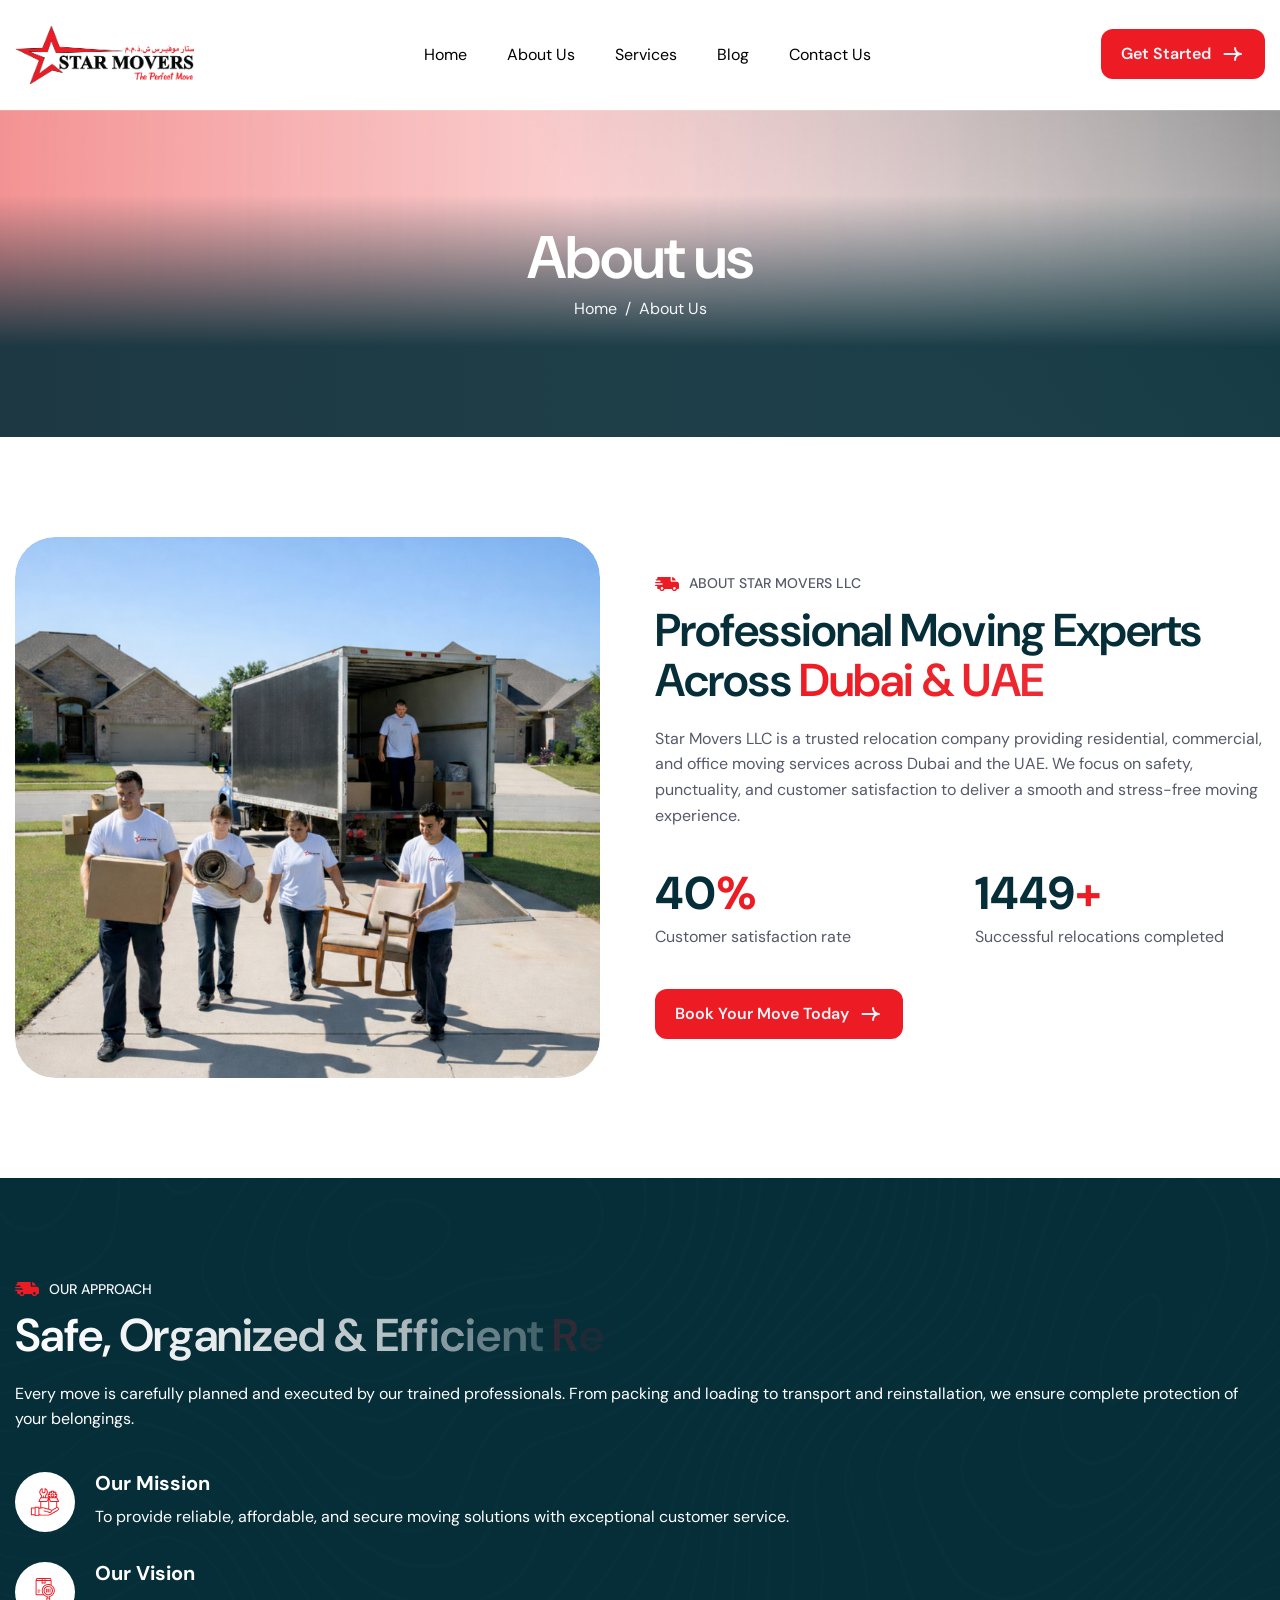
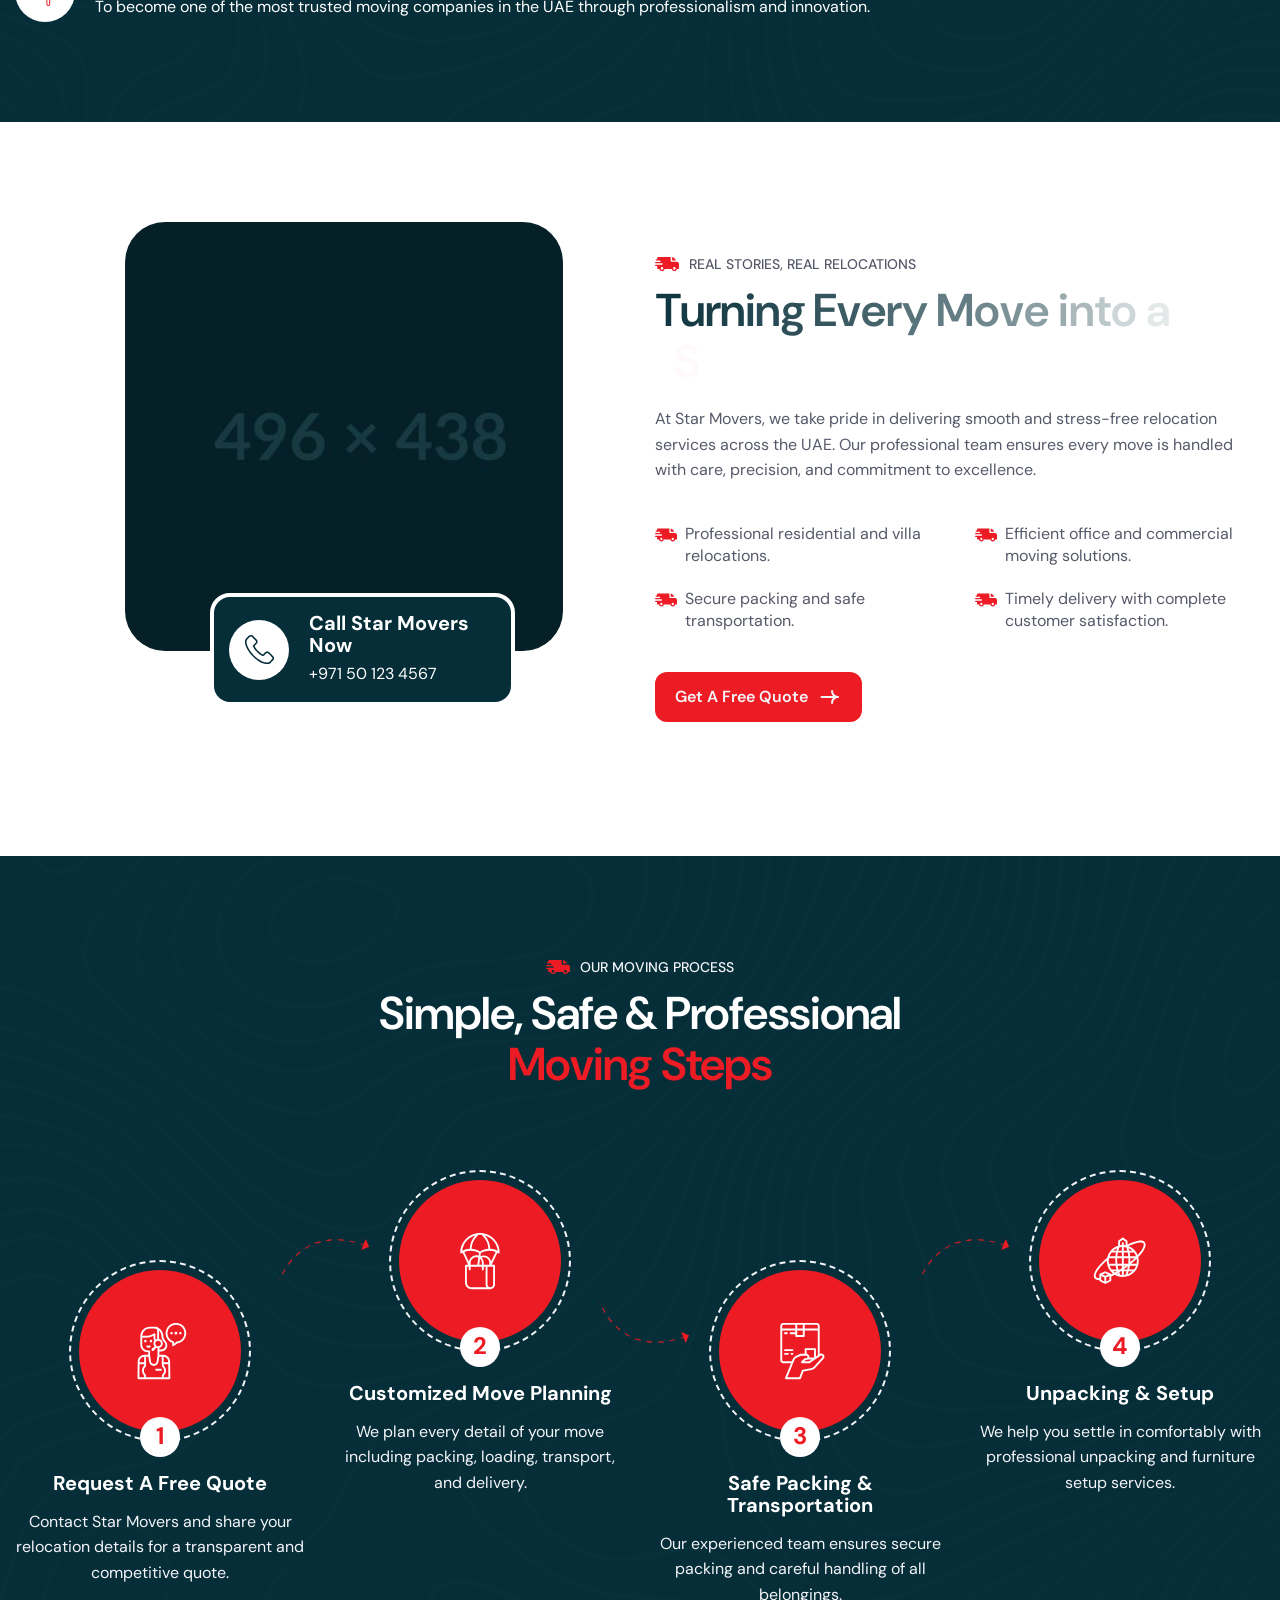
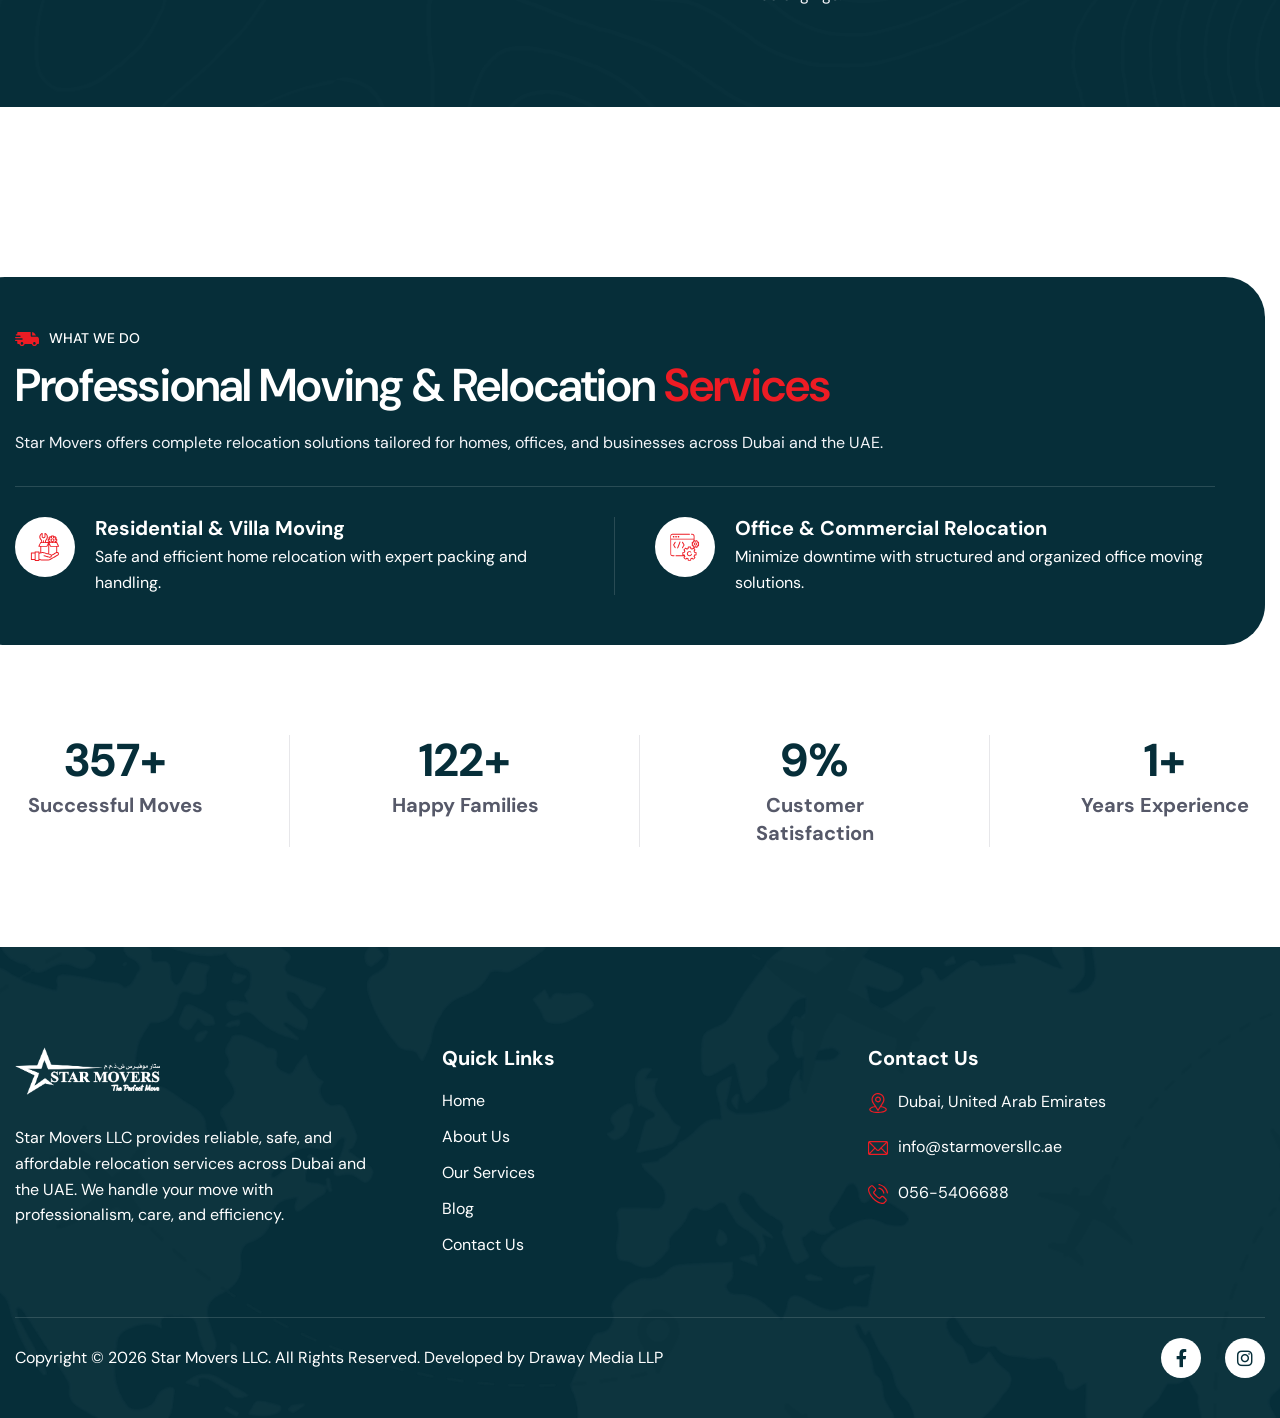
==== commit 71f33685: "first" ====
--- a/about.html
+++ b/about.html
@@ -112,7 +112,7 @@
             <div class="col-lg-6 order-lg-1 order-2">
                 <div class="about-us-image">
                     <figure class="image-anime reveal">
-                        <img src="images/about-image.jpg" alt="Star Movers LLC Dubai">
+                        <img src="images/about.jpg" alt="Star Movers LLC Dubai">
                     </figure>
                 </div>
             </div>
@@ -161,7 +161,7 @@
     <div class="container">
         <div class="row align-items-center">
 
-            <div class="col-lg-6">
+            <div class="col-lg-12">
                 <div class="our-approch-content">
                     <div class="section-title">
                         <h3 class="wow fadeInUp">Our Approach</h3>
@@ -213,94 +213,7 @@
 <!-- ================= OUR APPROACH END ================= -->
 
 
-<!-- ================= WHY CHOOSE US START ================= -->
-<div class="why-choose-us dark-section">
-    <div class="container">
-        <div class="row">
-            <div class="col-lg-12">
-                <div class="why-choose-box">
-
-                    <div class="why-choose-content">
-                        <div class="section-title">
-                            <h3 class="wow fadeInUp">Why Choose Star Movers LLC</h3>
-                            <h2 class="text-anime-style-2" data-cursor="-opaque">
-                                Trusted Moving Company in <span>Dubai & UAE</span>
-                            </h2>
-                        </div>
-
-                        <div class="why-choose-body wow fadeInUp" data-wow-delay="0.2s">
-                            <ul>
-                                <li>Experienced & trained moving professionals</li>
-                                <li>Affordable pricing with no hidden charges</li>
-                                <li>Safe packing using high-quality materials</li>
-                                <li>On-time delivery & reliable transportation</li>
-                                <li>Residential, office & villa relocation experts</li>
-                            </ul>
-                        </div>
-                    </div>
-
-                    <!-- Request Quote Form -->
-                    <div class="request-quote-form-box wow fadeInUp" data-wow-delay="0.4s">
-                        <h3>Request a Free Quote</h3>
-
-                        <div class="request-quote-form">
-                            <form id="requestquoteForm" action="#" method="POST">
-                                <div class="row">
-
-                                    <div class="form-group col-md-6 mb-4">
-                                        <input type="text" name="name" class="form-control" placeholder="Full Name" required>
-                                    </div>
-
-                                    <div class="form-group col-md-6 mb-4">
-                                        <input type="email" name="email" class="form-control" placeholder="Email Address" required>
-                                    </div>
-
-                                    <div class="form-group col-md-6 mb-4">
-                                        <input type="text" name="phone" class="form-control" placeholder="Phone Number" required>
-                                    </div>
-
-                                    <div class="form-group col-md-6 mb-4">
-                                        <input type="date" name="date" class="form-control" required>
-                                    </div>
-
-                                    <div class="form-group col-md-6 mb-4">
-                                        <select name="movetype" class="form-control form-select" required>
-                                            <option value="" disabled selected>Move Type</option>
-                                            <option value="local_move">Local Move</option>
-                                            <option value="long_distance">Long Distance Move</option>
-                                            <option value="international">International Move</option>
-                                        </select>
-                                    </div>
-
-                                    <div class="form-group col-md-6 mb-4">
-                                        <select name="services" class="form-control form-select" required>
-                                            <option value="" disabled selected>Select Service</option>
-                                            <option value="residential">Residential Moving</option>
-                                            <option value="office">Office Relocation</option>
-                                            <option value="villa">Villa Moving</option>
-                                            <option value="packing">Packing & Unpacking</option>
-                                            <option value="storage">Storage Services</option>
-                                        </select>
-                                    </div>
-
-                                    <div class="form-group col-md-12">
-                                        <button type="submit" class="btn-default">
-                                            Get Free Quote
-                                        </button>
-                                    </div>
-
-                                </div>
-                            </form>
-                        </div>
-                    </div>
-                    <!-- End Form -->
-
-                </div>
-            </div>
-        </div>
-    </div>
-</div>
-<!-- ================= WHY CHOOSE US END ================= -->
+
 
 
 <!-- Our Success Story Section Start -->
@@ -315,11 +228,11 @@
                         </figure>
                     </div>
                     
-                    <div class="success-story-img-2">
+                    <!-- <div class="success-story-img-2">
                         <figure class="image-anime">
                             <img src="images/success-story-image-2.jpg" alt="Happy Clients">
                         </figure>
-                    </div>
+                    </div> -->
 
                     <div class="contact-now-box">
                         <div class="icon-box">
@@ -433,15 +346,15 @@
 <div class="what-we-do">
     <div class="container">
         <div class="row what-we-do-box no-gutters">
-            <div class="col-lg-4">
+            <!-- <div class="col-lg-4">
                 <div class="what-we-do-image">
                     <figure class="image-anime reveal">
                         <img src="images/what-we-do-image.jpg" alt="Star Movers Services">
                     </figure>
                 </div>
-            </div>
-
-            <div class="col-lg-8">
+            </div> -->
+
+            <div class="col-lg-12">
                 <div class="what-we-content">
                     <div class="section-title">
                         <h3>What We Do</h3>
@@ -508,126 +421,110 @@
 
 
 
-<!-- Footer Main Start -->
+
+<!-- ================= FOOTER START ================= -->
 <footer class="main-footer">
     <div class="container">
         <div class="row">
 
-            <!-- Company Info -->
-            <div class="col-lg-3 col-md-12">
+            <!-- About Company -->
+            <div class="col-lg-4 col-md-12">
                 <div class="about-footer">
                     <div class="footer-logo">
-                        <img src="images/logo.svg" alt="Star Movers Logo">
+                        <img src="images/logow.png" alt="Star Movers LLC Logo">
                     </div>
 
                     <div class="about-footer-content">
                         <p>
-                            Star Movers is your trusted relocation partner in Dubai & across the UAE.
-                            We provide professional, secure, and stress-free residential and commercial
-                            moving solutions tailored to your needs.
+                            Star Movers LLC provides reliable, safe, and affordable 
+                            relocation services across Dubai and the UAE. 
+                            We handle your move with professionalism, care, and efficiency.
                         </p>
                     </div>
                 </div>
             </div>
 
             <!-- Quick Links -->
-            <div class="col-lg-3 col-md-5">
+            <div class="col-lg-4 col-md-5">
                 <div class="footer-links">
                     <h3>Quick Links</h3>
                     <ul>
                         <li><a href="index.html">Home</a></li>
-                        <li><a href="about.html">About Star Movers</a></li>
+                        <li><a href="about.html">About Us</a></li>
                         <li><a href="services.html">Our Services</a></li>
-                        <li><a href="projects.html">Our Projects</a></li>
-                        <li><a href="contact.html">Get a Free Quote</a></li>
+                        <li><a href="blog.html">Blog</a></li>
+                        <li><a href="contact.html">Contact Us</a></li>
                     </ul>
                 </div>
             </div>
 
-            <!-- Contact Info -->
-            <div class="col-lg-3 col-md-7">
+            <!-- Contact Details -->
+            <div class="col-lg-4 col-md-7">
                 <div class="footer-links">
                     <h3>Contact Us</h3>
 
                     <div class="footer-contact-item">
                         <div class="icon-box">
-                            <img src="images/icon-location.svg" alt="">
+                            <img src="images/icon-location.svg" alt="Location">
                         </div>
                         <div class="footer-contact-content">
                             <p>Dubai, United Arab Emirates</p>
                         </div>
                     </div>
-                    
+
                     <div class="footer-contact-item">
                         <div class="icon-box">
-                            <img src="images/icon-mail.svg" alt="">
+                            <img src="images/icon-mail.svg" alt="Email">
                         </div>
                         <div class="footer-contact-content">
-                            <p><a href="mailto:info@starmovers.ae">info@starmovers.ae</a></p>
-                            <p><a href="mailto:support@starmovers.ae">support@starmovers.ae</a></p>
-                        </div>
-                    </div>
-                    
+                            <p><a href="mailto:info@starmoversllc.ae">info@starmoversllc.ae</a></p>
+                        </div>
+                    </div>
+
                     <div class="footer-contact-item">
                         <div class="icon-box">
-                            <img src="images/icon-phone.svg" alt="">
+                            <img src="images/icon-phone.svg" alt="Phone">
                         </div>
                         <div class="footer-contact-content">
-                            <p><a href="tel:+971501234567">+971 50 123 4567</a></p>
-                        </div>
-                    </div>
-
-                </div>
-            </div>
-
-            <!-- Newsletter -->
-            <div class="col-lg-3 col-md-12">
-                <div class="footer-links footer-newsletter-form">
-                    <h3>Stay Connected</h3>
-                    <p>Subscribe for moving tips, relocation updates & special offers.</p>
-
-                    <form id="newslettersForm" action="#" method="POST">
-                        <div class="form-group">
-                            <input type="email" name="mail" class="form-control" 
-                                   placeholder="Enter your email" required>
-                            <button type="submit" class="btn-default btn-highlighted">
-                                Subscribe
-                            </button>
-                        </div>
-                    </form>
-                </div>
-            </div>
-
-            <!-- Copyright -->
+                            <p><a href="tel:0565406688">056-5406688</a></p>
+                        </div>
+                    </div>
+
+                </div>
+            </div>
+
+          
+            <!-- Bottom Bar -->
             <div class="col-lg-12">
                 <div class="footer-copyright">
-                    <div class="footer-copyright-text">
-                        <p>
-                            Copyright © 
-                            <span id="currentYear"></span> 
-                            Star Movers. All Rights Reserved.
-                        </p>
-                    </div>
+
+                <div class="footer-copyright-text">
+    <p>
+        Copyright © <span id="year"></span> Star Movers LLC. 
+        All Rights Reserved. Developed by 
+        <a style="color:white" href="https://drawaymedia.com" target="_blank">Draway Media LLP</a>
+    </p>
+</div>
+
+<script>
+    document.getElementById("year").textContent = new Date().getFullYear();
+</script>
 
                     <div class="footer-social-links">
                         <ul>
-                            <li><a href="#"><i class="fa-brands fa-facebook-f"></i></a></li>
-                            <li><a href="#"><i class="fa-brands fa-instagram"></i></a></li>
-                            <li><a href="#"><i class="fa-brands fa-whatsapp"></i></a></li>
+                            <li><a target="_blank" href="https://www.facebook.com/starmoversuae/"><i class="fa-brands fa-facebook-f"></i></a></li>
+                            <li><a targ="_blank" href="https://www.instagram.com/starmovers.ae/"><i class="fa-brands fa-instagram"></i></a></li>
+                            <!-- <li><a href="#"><i class="fa-brands fa-whatsapp"></i></a></li> -->
                         </ul>
                     </div>
+
                 </div>
             </div>
 
         </div>
     </div>
 </footer>
-<!-- Footer Main End -->
-
-<!-- Auto Current Year Script -->
-<script>
-    document.getElementById("currentYear").textContent = new Date().getFullYear();
-</script>
+<!-- ================= FOOTER END ================= -->
 
 
     <!-- Jquery Library File -->
